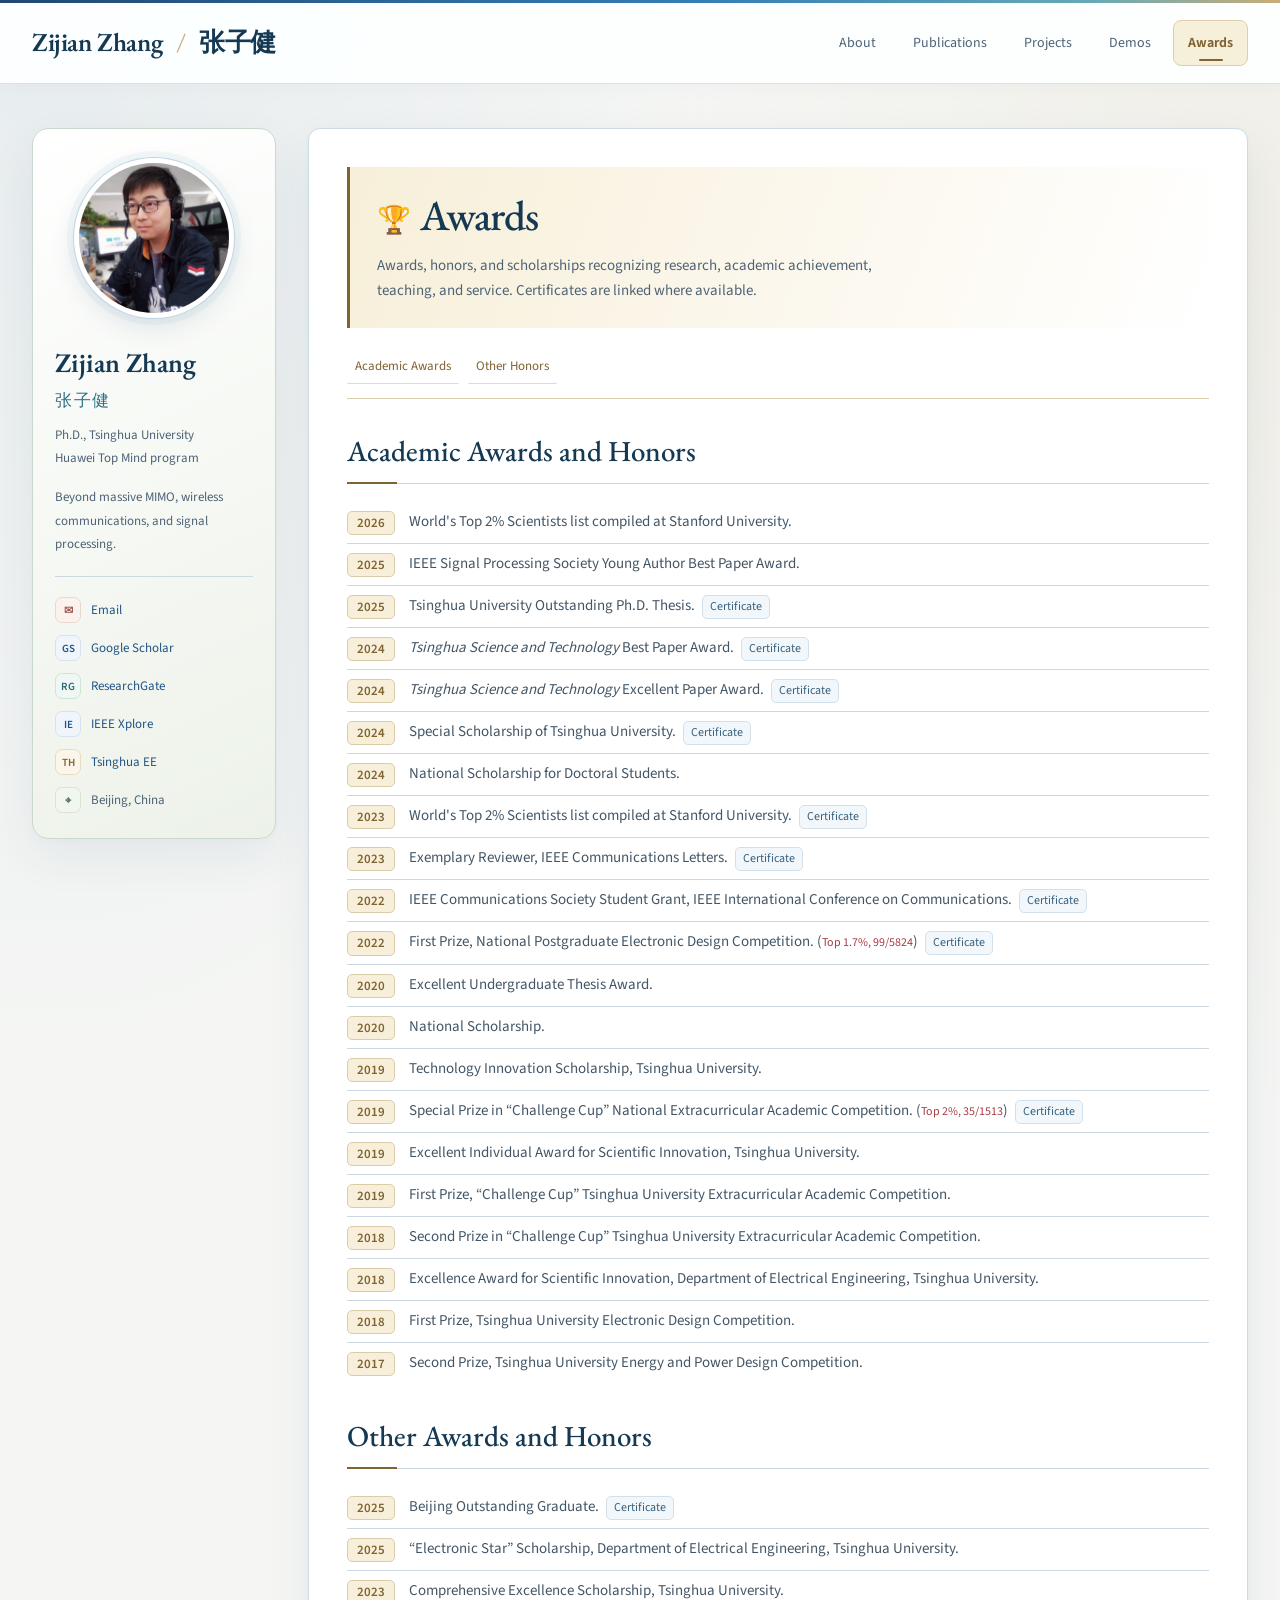
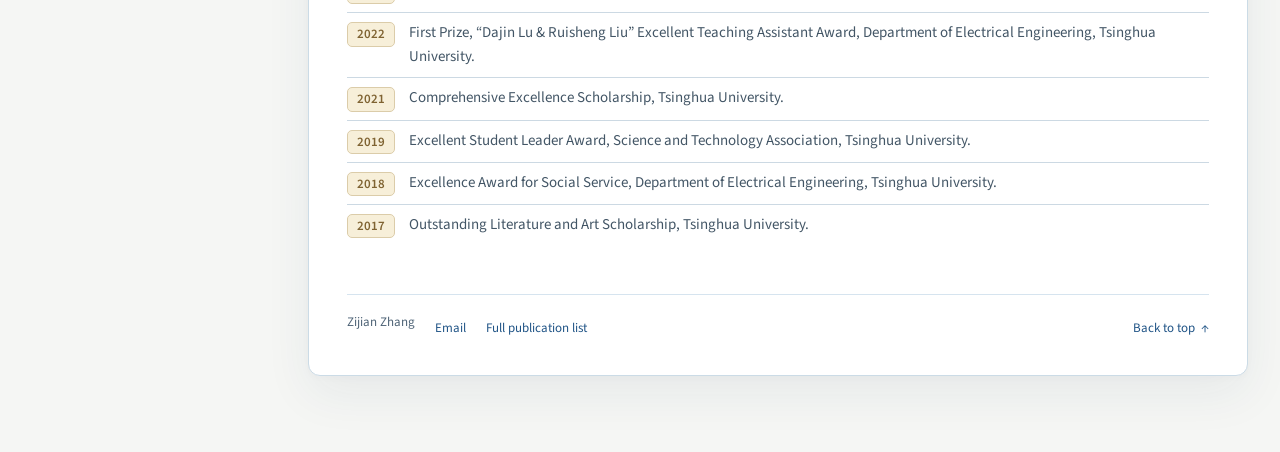
==== awards.html @ 850c4259 "Emphasize journal names in the compact publication list" ====
<!doctype html>
<html lang="en">
<head>
<meta charset="utf-8">
<meta name="viewport" content="width=device-width, initial-scale=1">
<meta name="description" content="Academic awards, honors, scholarships, and certificates of Zijian Zhang.">
<link rel="stylesheet" href="acad-homepage.css?v=20261024-journal-names">
<link rel="shortcut icon" type="image/x-icon" href="Tsinghua.ico">
<title>Awards &amp; Honors | Zijian Zhang</title>
</head>
<body class="awards-page academic-subpage" id="page-top">
<a class="skip-link" href="#main-content">Skip to main content</a>
<header class="site-masthead"><div class="site-masthead__inner"><a class="site-brand" href="index.html">Zijian Zhang <span>/</span> 张子健</a><nav class="site-nav" aria-label="Main navigation"><a href="index.html">About</a><a href="publications.html">Publications</a><a href="projects.html">Projects</a><a href="demos.html">Demos</a><a class="current" aria-current="page" href="awards.html">Awards</a></nav></div></header>
<main class="site-main">
<aside class="site-sidebar">
<img class="site-avatar" src="photos/ZZJ_bio3.jpg" alt="Portrait of Zijian Zhang">
<div><h2 class="site-author-name">Zijian Zhang<br><span style="font-weight:400">张子健</span></h2><p class="site-author-bio">Ph.D., Tsinghua University<br>Huawei Top Mind program</p></div>
<p class="site-profile-intro">Beyond massive MIMO, wireless communications, and signal processing.</p>
<div class="site-profile-links"><a href="mailto:zhangzij15@tsinghua.org.cn"><strong>✉</strong> Email</a><a href="https://scholar.google.com/citations?user=OUAuynUAAAAJ&amp;hl=en"><strong>GS</strong> Google Scholar</a><a href="https://www.researchgate.net/profile/Zijian-Zhang-26"><strong>RG</strong> ResearchGate</a><a href="https://ieeexplore.ieee.org/author/37088489917"><strong>IE</strong> IEEE Xplore</a><a href="https://www.ee.tsinghua.edu.cn/en/"><strong>TH</strong> Tsinghua EE</a><span><strong>⌖</strong> Beijing, China</span></div>
</aside>
<article class="site-content" id="main-content" tabindex="-1"><div id="layout-content"><div id="toptitle">
<h1><span class="decorative-emoji" aria-hidden="true">🏆</span>Awards</h1>
<p class="page-intro">Awards, honors, and scholarships recognizing research, academic achievement, teaching, and service. Certificates are linked where available.</p>
</div>
<nav class="section-nav" aria-label="Awards sections"><a href="#academic-awards">Academic Awards</a><a href="#other-honors">Other Honors</a></nav>
<section class="award-section" id="academic-awards" aria-labelledby="academic-awards-title">
<h2 id="academic-awards-title">Academic Awards and Honors</h2>
<ul class="award-list">
<li><time class="award-year" datetime="2026">2026</time><div class="award-content"><p>World's Top 2% Scientists list compiled at Stanford University.</p></div>
</li>
<li><time class="award-year" datetime="2025">2025</time><div class="award-content"><p>IEEE Signal Processing Society Young Author Best Paper Award.</p></div>
</li>
<li><time class="award-year" datetime="2025">2025</time><div class="award-content"><p>Tsinghua University Outstanding Ph.D. Thesis.</p><div class="award-resources"><a href="awards/Thesis.pdf">Certificate</a></div></div>
</li>
<li><time class="award-year" datetime="2024">2024</time><div class="award-content"><p><i>Tsinghua Science and Technology</i> Best Paper Award.</p><div class="award-resources"><a href="awards/TST_best.jpg">Certificate</a></div></div>
</li>
<li><time class="award-year" datetime="2024">2024</time><div class="award-content"><p><i>Tsinghua Science and Technology</i> Excellent Paper Award.</p><div class="award-resources"><a href="awards/TST_exce.jpg">Certificate</a></div></div>
</li>
<li><time class="award-year" datetime="2024">2024</time><div class="award-content"><p>Special Scholarship of Tsinghua University.</p><div class="award-resources"><a href="awards/SAW.pdf">Certificate</a></div></div>
</li>
<li><time class="award-year" datetime="2024">2024</time><div class="award-content"><p>National Scholarship for Doctoral Students.</p></div>
</li>
<li><time class="award-year" datetime="2023">2023</time><div class="award-content"><p>World's Top 2% Scientists list compiled at Stanford University.</p><div class="award-resources"><a href="awards/WTop2.pdf">Certificate</a></div></div>
</li>
<li><time class="award-year" datetime="2023">2023</time><div class="award-content"><p>Exemplary Reviewer, IEEE Communications Letters.</p><div class="award-resources"><a href="awards/CL_Out.pdf">Certificate</a></div></div>
</li>
<li><time class="award-year" datetime="2022">2022</time><div class="award-content"><p>IEEE Communications Society Student Grant, IEEE International Conference on Communications.</p><div class="award-resources"><a href="awards/ICC22_grant.pdf">Certificate</a></div></div>
</li>
<li><time class="award-year" datetime="2022">2022</time><div class="award-content"><p>First Prize, National Postgraduate Electronic Design Competition. (<span class="award-note">Top 1.7%, 99/5824</span>)</p><div class="award-resources"><a href="awards/EDC22.pdf">Certificate</a></div></div>
</li>
<li><time class="award-year" datetime="2020">2020</time><div class="award-content"><p>Excellent Undergraduate Thesis Award.</p></div>
</li>
<li><time class="award-year" datetime="2020">2020</time><div class="award-content"><p>National Scholarship.</p></div>
</li>
<li><time class="award-year" datetime="2019">2019</time><div class="award-content"><p>Technology Innovation Scholarship, Tsinghua University.</p></div>
</li>
<li><time class="award-year" datetime="2019">2019</time><div class="award-content"><p>Special Prize in &ldquo;Challenge Cup&rdquo; National Extracurricular Academic Competition. (<span class="award-note">Top 2%, 35/1513</span>)</p><div class="award-resources"><a href="awards/Special_Prize_Challenge_Cup.jpg">Certificate</a></div></div>
</li>
<li><time class="award-year" datetime="2019">2019</time><div class="award-content"><p>Excellent Individual Award for Scientific Innovation, Tsinghua University.</p></div>
</li>
<li><time class="award-year" datetime="2019">2019</time><div class="award-content"><p>First Prize, &ldquo;Challenge Cup&rdquo; Tsinghua University Extracurricular Academic Competition.</p></div>
</li>
<li><time class="award-year" datetime="2018">2018</time><div class="award-content"><p>Second Prize in &ldquo;Challenge Cup&rdquo; Tsinghua University Extracurricular Academic Competition.</p></div>
</li>
<li><time class="award-year" datetime="2018">2018</time><div class="award-content"><p>Excellence Award for Scientific Innovation, Department of Electrical Engineering, Tsinghua University.</p></div>
</li>
<li><time class="award-year" datetime="2018">2018</time><div class="award-content"><p>First Prize, Tsinghua University Electronic Design Competition.</p></div>
</li>
<li><time class="award-year" datetime="2017">2017</time><div class="award-content"><p>Second Prize, Tsinghua University Energy and Power Design Competition.</p></div>
</li>
</ul>
</section>
<section class="award-section" id="other-honors" aria-labelledby="other-honors-title">
<h2 id="other-honors-title">Other Awards and Honors</h2>
<ul class="award-list">
<li><time class="award-year" datetime="2025">2025</time><div class="award-content"><p>Beijing Outstanding Graduate.</p><div class="award-resources"><a href="awards/Beijing.jpg">Certificate</a></div></div>
</li>
<li><time class="award-year" datetime="2025">2025</time><div class="award-content"><p>&ldquo;Electronic Star&rdquo; Scholarship, Department of Electrical Engineering, Tsinghua University.</p></div>
</li>
<li><time class="award-year" datetime="2023">2023</time><div class="award-content"><p>Comprehensive Excellence Scholarship, Tsinghua University.</p></div>
</li>
<li><time class="award-year" datetime="2022">2022</time><div class="award-content"><p>First Prize, &ldquo;Dajin Lu &amp; Ruisheng Liu&rdquo; Excellent Teaching Assistant Award, Department of Electrical Engineering, Tsinghua University.</p></div>
</li>
<li><time class="award-year" datetime="2021">2021</time><div class="award-content"><p>Comprehensive Excellence Scholarship, Tsinghua University.</p></div>
</li>
<li><time class="award-year" datetime="2019">2019</time><div class="award-content"><p>Excellent Student Leader Award, Science and Technology Association, Tsinghua University.</p></div>
</li>
<li><time class="award-year" datetime="2018">2018</time><div class="award-content"><p>Excellence Award for Social Service, Department of Electrical Engineering, Tsinghua University.</p></div>
</li>
<li><time class="award-year" datetime="2017">2017</time><div class="award-content"><p>Outstanding Literature and Art Scholarship, Tsinghua University.</p></div>
</li>
</ul>
</section></div><footer class="site-footer"><span>Zijian Zhang</span><a href="mailto:zhangzij15@tsinghua.org.cn">Email</a><a href="publication-list.html">Full publication list</a><a class="site-back-to-top" href="#page-top">Back to top <span aria-hidden="true">↑</span></a></footer></article>
</main>
</body>
</html>
---- acad-homepage.css ----
/* Self-hosted fonts keep the typography consistent without an external service. */
@font-face {
  font-family: "EB Garamond";
  font-style: normal;
  font-weight: 400 800;
  font-display: swap;
  src: url("assets/fonts/eb-garamond-latin.woff2") format("woff2");
}
@font-face {
  font-family: "Source Sans 3";
  font-style: normal;
  font-weight: 200 900;
  font-display: swap;
  src: url("assets/fonts/source-sans-3-latin.woff2") format("woff2");
}

/* Blue branding, a neutral paper background and restrained botanical/warm accents. */
:root {
  --ink: #22384b;
  --muted: #4e6376;
  --primary: #205486;
  --primary-dark: #153953;
  --secondary: #2e7183;
  --accent: #84abc8;
  --blue: #315f9a;
  --teal: #246b73;
  --sage: #4f705c;
  --coral: #9e5550;
  --champagne: #c8ad77;
  --gold-ink: #7f6332;
  --spectrum: linear-gradient(100deg, #214873 0%, #347fb6 55%, #66a9b6 85%, var(--champagne) 100%);
  --line: #ccd9e3;
  --soft: #eaf1f6;
  --paper: #f5f6f4;
  --heading-font: "EB Garamond", Georgia, "Times New Roman", "Noto Serif SC", serif;
  --body-font: "Source Sans 3", -apple-system, BlinkMacSystemFont, "Segoe UI", Roboto, Helvetica, Arial, "Microsoft YaHei", sans-serif;
  --panel-shadow: 0 18px 48px rgba(28, 61, 93, .065), 0 2px 7px rgba(28, 61, 93, .025);
}

* { box-sizing: border-box; }
html { scroll-behavior: smooth; scroll-padding-top: 100px; }
body {
  margin: 0;
  color: var(--ink);
  background: radial-gradient(ellipse at 4% 0, rgba(57, 116, 176, .075), transparent 42rem), radial-gradient(ellipse at 100% 16rem, rgba(188, 159, 105, .085), transparent 38rem), var(--paper);
  font-family: var(--body-font);
  font-size: 17px;
  line-height: 1.75;
  -webkit-font-smoothing: antialiased;
}
a { color: var(--primary); text-decoration: none; text-underline-offset: 3px; transition: color .18s ease, border-color .18s ease, background-color .18s ease, box-shadow .18s ease; }
a:hover { color: var(--primary-dark); text-decoration: underline; }
a:focus-visible { outline: 2px solid var(--primary); outline-offset: 4px; border-radius: 2px; }
img { max-width: 100%; height: auto; }
.decorative-emoji { display: inline-block; flex-shrink: 0; font-family: "Apple Color Emoji", "Segoe UI Emoji", "Noto Color Emoji", sans-serif; font-size: 1em; font-style: normal; font-weight: 400; line-height: 1; letter-spacing: normal; }
#layout-content h1 > .decorative-emoji { margin-right: .32em; font-size: .65em; vertical-align: .02em; }
#layout-content h2 > .decorative-emoji { margin-right: .4em; font-size: .7em; vertical-align: .02em; }
.section-nav .decorative-emoji { margin-right: 6px; }
.citation-toggle > .decorative-emoji { font-size: 14px; }
::selection { color: var(--primary-dark); background: #dceefa; }
.skip-link { position: fixed; z-index: 30; top: -80px; left: 16px; padding: 8px 16px; color: #fff; background: var(--primary); }
.skip-link:focus { top: 8px; color: #fff; }

.site-masthead { position: sticky; z-index: 20; top: 0; border-top: 3px solid var(--secondary); border-bottom: 1px solid rgba(40, 95, 156, .18); background: rgba(253, 255, 255, .95); box-shadow: 0 3px 18px rgba(32, 72, 109, .03); backdrop-filter: blur(14px); }
.site-masthead::before { position: absolute; top: -3px; left: 0; width: 100%; height: 3px; background: var(--spectrum); content: ""; }
.site-masthead__inner { display: flex; align-items: center; justify-content: space-between; gap: 24px; width: min(1320px, calc(100% - 64px)); min-height: 80px; margin: 0 auto; }
.site-brand { color: var(--primary-dark); font-family: var(--heading-font); font-size: 26px; font-weight: 600; letter-spacing: -.015em; white-space: nowrap; }
.site-brand span { padding: 0 8px; color: var(--champagne); font-weight: 400; }
.site-nav { display: flex; align-items: center; gap: 7px; }
.site-nav a { --nav-ink: var(--primary); --nav-wash: #e5eef7; --nav-line: #c6d8e8; position: relative; margin: 8px 0; padding: 10px 14px; border: 1px solid transparent; border-radius: 8px; color: var(--muted); font-size: 14px; white-space: nowrap; }
.site-nav a[href="publications.html"] { --nav-ink: var(--teal); --nav-wash: #e5f1eb; --nav-line: #bfd8cb; }
.site-nav a[href="projects.html"] { --nav-ink: var(--sage); --nav-wash: #eaf1e3; --nav-line: #c9d9bd; }
.site-nav a[href="demos.html"] { --nav-ink: var(--coral); --nav-wash: #f8ece5; --nav-line: #e3cabc; }
.site-nav a[href="awards.html"] { --nav-ink: var(--gold-ink); --nav-wash: #f6efd9; --nav-line: #ddcfad; }
.site-nav a:hover, .site-nav a.current { color: var(--nav-ink); text-decoration: none; }
.site-nav a:hover { background: var(--nav-wash); }
.site-nav a.current { border-color: var(--nav-line); background: var(--nav-wash); font-weight: 650; }
.site-nav a.current::after { position: absolute; bottom: 4px; left: calc(50% - 12px); width: 24px; height: 2px; border-radius: 2px; background: var(--nav-ink); content: ""; }

.site-main { display: grid; grid-template-columns: 244px minmax(0, 1fr); gap: 32px; width: min(1320px, calc(100% - 64px)); margin: 0 auto; padding: 44px 0 76px; align-items: start; }
.site-sidebar { position: sticky; top: 110px; align-self: start; padding: 29px 22px 25px; border: 1px solid #cbd8ce; border-radius: 16px; background: linear-gradient(155deg, #fff, #edf2e9); box-shadow: var(--panel-shadow); }
.site-avatar { display: block; width: 160px; height: 160px; margin: 0 auto 28px; border: 5px solid #fff; border-radius: 50%; background: #fff; box-shadow: 0 0 0 1px #bfd5e5, 0 0 0 7px rgba(93, 151, 193, .065), 0 10px 26px rgba(34, 75, 109, .12); object-fit: cover; }
.site-author-name { margin: 0; color: var(--primary-dark); font-family: var(--heading-font); font-size: 27px; font-weight: 600; line-height: 1.25; }
.site-author-name span { display: inline-block; margin-top: 7px; color: var(--secondary); font-size: 17px; letter-spacing: .1em; }
.site-author-bio { margin: 10px 0 16px; color: var(--muted); font-size: 13px; line-height: 1.8; }
.site-profile-intro { margin: 0 0 20px; color: var(--muted); font-size: 13px; line-height: 1.8; }
.site-profile-links { display: grid; gap: 12px; padding-top: 20px; border-top: 1px solid var(--line); font-size: 13px; }
.site-profile-links a, .site-profile-links span { display: flex; align-items: center; gap: 10px; }
.site-profile-links a, .site-profile-links > span { --profile-ink: var(--primary); --profile-wash: #f0f5fb; --profile-line: #d6e3ef; }
.site-profile-links a[href^="mailto:"] { --profile-ink: var(--coral); --profile-wash: #fbf2ee; --profile-line: #ead7cf; }
.site-profile-links a[href*="researchgate.net"] { --profile-ink: var(--teal); --profile-wash: #eef7f3; --profile-line: #d0e4d9; }
.site-profile-links a[href*="tsinghua.edu.cn"] { --profile-ink: var(--gold-ink); --profile-wash: #fbf6e9; --profile-line: #e7dcc2; }
.site-profile-links > span { --profile-ink: var(--sage); --profile-wash: #f1f6ef; --profile-line: #d9e3d3; }
.site-profile-links strong { display: inline-flex; align-items: center; justify-content: center; flex: 0 0 26px; width: 26px; min-height: 26px; border: 1px solid var(--profile-line); border-radius: 7px; background: var(--profile-wash); color: var(--profile-ink); font-size: 11px; font-weight: 600; }
.site-profile-links a:hover strong { border-color: var(--profile-ink); background: var(--profile-wash); }
.site-profile-links > span { color: var(--muted); }

.site-content { min-width: 0; padding: 38px 38px 28px; border: 1px solid #cbdbe6; border-radius: 18px; background: #fff; box-shadow: var(--panel-shadow); }
#main-content:focus { outline: none; }
#layout-content { padding: 0; overflow-wrap: anywhere; }
#layout-content > #toptitle { position: relative; isolation: isolate; overflow: hidden; margin: 0 0 30px; padding: 30px 32px 33px; border: 1px solid #cbd9de; border-radius: 13px; background: linear-gradient(110deg, #e7f0f8, #edf3e8 65%, #f6eedc); }
#layout-content > #toptitle::before { position: absolute; z-index: -1; top: -140px; right: -125px; width: 360px; height: 360px; border-radius: 50%; background: repeating-radial-gradient(circle, transparent 0 33px, rgba(68, 130, 168, .095) 34px 35px, transparent 36px 67px); content: ""; pointer-events: none; }
.publications-page #layout-content > #toptitle { border-color: #d5e5dd; background: linear-gradient(110deg, #f4f8f7, #eef7f3 75%, #f8f7ef); }
.projects-page #layout-content > #toptitle { border-color: #dce5d5; background: linear-gradient(110deg, #f5f8f2, #f0f5ec 75%, #f7f8f3); }
.demos-page #layout-content > #toptitle { border-color: #ebded6; background: linear-gradient(110deg, #faf6f2, #fcf1eb 75%, #fcf8f3); }
.awards-page #layout-content > #toptitle { border-color: #e8dfc9; background: linear-gradient(110deg, #faf8f0, #fbf5e8 75%, #fcfaf3); }
#layout-content > #toptitle::after { position: absolute; bottom: 0; left: 32px; width: 82px; height: 3px; border-radius: 2px; background: linear-gradient(90deg, var(--champagne), #eadbc1); content: ""; }
#layout-content > #toptitle h1 { margin: 0; padding: 0; border: 0; }
#layout-content h1 { margin: 0 0 15px; color: var(--primary-dark); font-family: var(--heading-font); font-size: clamp(39px, 3.5vw, 50px); font-weight: 500; line-height: 1.18; letter-spacing: -.025em; }
#layout-content .home-profile h1 { font-size: clamp(44px, 4vw, 59px); }
#layout-content h1 [lang="zh"] { display: inline-block; margin-left: .25em; color: var(--secondary); font-family: "Noto Serif SC", "Songti SC", "STSong", "Microsoft YaHei", serif; font-size: .58em; font-weight: 400; letter-spacing: .08em; }
#layout-content h2 { position: relative; margin: 42px 0 21px; padding: 0 0 12px; border-bottom: 1px solid var(--line); color: var(--primary-dark); font-family: var(--heading-font); font-size: 31px; font-weight: 500; line-height: 1.3; scroll-margin-top: 0; }
#layout-content h2::after { position: absolute; bottom: -1px; left: 0; width: 70px; height: 2px; background: linear-gradient(90deg, var(--section-accent, var(--primary)), #a5ccdf); content: ""; }
#layout-content h3 { color: var(--ink); font-weight: 600; }
#layout-content p { margin: 0 0 16px; color: #435666; }
#layout-content ul, #layout-content ol { margin: 0 0 20px; padding-left: 21px; color: #435666; }
#layout-content li { margin: 9px 0; padding-left: 3px; }
#layout-content li::marker { color: var(--accent); }
#layout-content li p { margin: 0; }
#layout-content .page-intro { max-width: 760px; margin: 0 0 27px; color: var(--muted); font-size: 15px; }
#layout-content .home-subtitle { margin: 14px 0 0; color: var(--secondary); font-size: 14px; font-weight: 600; letter-spacing: .045em; }
.home-quick-links { display: flex; flex-wrap: wrap; gap: 9px; margin-top: 22px; }
.home-quick-links a { display: inline-flex; align-items: center; gap: 16px; padding: 7px 13px; border: 1px solid #c9ddea; border-radius: 7px; background: rgba(255, 255, 255, .7); font-size: 13px; font-weight: 600; }
.home-quick-links span { color: var(--secondary); font-size: 16px; }
.home-quick-links a[href="publications.html"] { border-color: #c6dfd4; background: #f0f8f3; color: var(--teal); }
.home-quick-links a[href="projects.html"] { border-color: #e5d6b9; background: #fbf6ea; color: var(--gold-ink); }
.home-quick-links a[href="publication-list.html"] { border-color: #d3dfe9; background: #f5f8fb; color: #466781; }
.home-quick-links a:hover { border-color: currentColor; background: #fff; text-decoration: none; }
.home-quick-links a span { color: inherit; }
#education-heading { --section-accent: var(--teal); }
#academic-service-heading { --section-accent: var(--coral); }
#layout-content .education-timeline { position: relative; margin: 4px 0 28px; padding: 0 0 0 27px; list-style: none; }
#layout-content .education-timeline::before { position: absolute; top: 12px; bottom: 16px; left: 5px; width: 1px; background: linear-gradient(#a9caba, #e0eade); content: ""; }
#layout-content .education-timeline > li { position: relative; margin: 0; padding: 0 0 21px 0; }
#layout-content .education-timeline > li:last-child { padding-bottom: 0; }
#layout-content .education-timeline > li::before { position: absolute; top: 9px; left: -26px; width: 9px; height: 9px; border: 2px solid #fff; border-radius: 50%; background: #629782; box-shadow: 0 0 0 1px #bfd5c9; content: ""; }
#layout-content .education-timeline > li.timeline-current::before { background: var(--secondary); box-shadow: 0 0 0 1px #9fc5cf, 0 0 0 5px #f0f7fa; }
.timeline-title { color: var(--ink); font-size: 15px; font-weight: 600; }
.timeline-period { display: block; margin-top: 3px; color: var(--muted); font-size: 13px; font-variant-numeric: tabular-nums; }
#layout-content .research-interest-grid { display: grid; grid-template-columns: repeat(2, minmax(0, 1fr)); gap: 12px; padding: 0; list-style: none; }
#layout-content .research-interest-grid > li { --interest-wash: #e7f0f8; --interest-line: #c6d9e9; --interest-ink: var(--blue); position: relative; margin: 0; padding: 15px 17px 15px 28px; border: 1px solid var(--interest-line); border-radius: 9px; background: var(--interest-wash); font-size: 15px; line-height: 1.7; }
#layout-content .research-interest-grid > li:nth-child(2) { --interest-wash: #e8f0e3; --interest-line: #c8d8bd; --interest-ink: var(--sage); }
#layout-content .research-interest-grid > li:nth-child(3) { --interest-wash: #f6eedb; --interest-line: #deceaa; --interest-ink: var(--gold-ink); }
#layout-content .research-interest-grid > li:nth-child(4) { --interest-wash: #f8eae2; --interest-line: #e2c8b9; --interest-ink: var(--coral); }
#layout-content .research-interest-grid > li::before { position: absolute; top: 24px; left: 14px; width: 4px; height: 4px; border-radius: 50%; background: var(--interest-ink); content: ""; }
#layout-content .service-list { padding: 0; list-style: none; }
#layout-content .service-list > li { margin: 0; padding: 15px 0; border-bottom: 1px solid var(--line); font-size: 15px; line-height: 1.8; }
#layout-content .service-list > li:first-child { padding-top: 0; }
#layout-content .service-list > li:last-child { border-bottom: 0; }
.service-label { color: var(--primary-dark); font-weight: 600; }
.home-links { display: flex; flex-wrap: wrap; gap: 9px 24px; margin: 20px 0 30px; font-size: 14px; }
.home-links a { padding-bottom: 2px; border-bottom: 1px solid #bdd5e8; }
.contact-details { padding: 19px 22px; border: 1px solid #d1e3d9; border-left: 3px solid var(--teal); border-radius: 0 9px 9px 0; background: linear-gradient(110deg, #eff7f3, #f6f8f1); font-size: 14px; line-height: 1.9; }
#layout-content .contact-details p { margin: 0; }
#layout-content .collaboration-note { color: var(--primary); font-size: 14px; }

/* Homepage refinements keep long-form biography and supporting details easy to scan. */
.home-page-nav { display: flex; flex-wrap: wrap; align-items: center; gap: 2px 17px; padding: 0 0 13px; border-bottom: 1px solid var(--line); font-size: 13px; }
.home-page-nav > span { margin-right: 3px; color: var(--muted); font-size: 12px; }
.home-page-nav a { display: inline-flex; align-items: center; min-height: 32px; color: var(--secondary); }
.home-page #layout-content #about-heading { margin-top: 29px; }
.home-biography strong { color: var(--ink); font-weight: 600; }
.home-biography a, .home-distinctions li a, .home-contact-address a { text-decoration: underline; text-decoration-color: #bdd1de; text-decoration-thickness: 1px; }
.home-biography a:hover, .home-distinctions li a:hover, .home-contact-address a:hover { text-decoration-color: currentColor; }
.home-page #layout-content .home-distinctions { margin-top: 25px; padding: 20px 22px; border: 1px solid #ded4be; border-radius: 9px; background: #f9f5ea; }
.home-page #layout-content .home-distinctions h3 { margin: 0 0 12px; color: var(--gold-ink); font-family: var(--heading-font); font-size: 23px; font-weight: 500; line-height: 1.3; }
.home-page #layout-content .home-distinctions ul { margin: 0 0 13px; padding: 0; list-style: none; }
.home-page #layout-content .home-distinctions li { margin: 0 0 10px; padding: 0; font-size: 15px; line-height: 1.75; }
.home-distinctions strong { color: #675b46; font-weight: 600; }
.home-detail-link { font-size: 13px; font-weight: 600; }
.home-detail-link span { margin-left: 4px; }
.home-page .timeline-institution { display: block; color: var(--muted); font-size: 14px; }
.home-page #layout-content .research-interest-grid h3 { margin: 0 0 6px; color: var(--interest-ink); font-size: 15px; font-weight: 600; line-height: 1.45; }
.home-page #layout-content .research-interest-grid > li { padding: 18px 19px; background: linear-gradient(135deg, var(--interest-wash), #fff); }
.home-page #layout-content .research-interest-grid > li::before { display: none; }
.home-page #layout-content .research-interest-grid p { font-size: 14px; }
.home-page #layout-content .research-interest-grid > li { display: flex; flex-direction: column; }
.research-topic-links { display: flex; flex-wrap: wrap; gap: 2px 16px; margin-top: auto; padding-top: 12px; }
.research-topic-links a { display: inline-flex; align-items: center; gap: 6px; min-height: 32px; color: var(--interest-ink); font-size: 13px; font-weight: 600; text-decoration: underline; text-decoration-color: var(--interest-line); }
.research-topic-links a:hover { text-decoration-color: currentColor; }
.home-contact-grid { display: grid; grid-template-columns: minmax(0, .9fr) minmax(0, 1.1fr); gap: 24px; padding: 23px; border: 1px solid #c5d9cd; border-radius: 9px; background: linear-gradient(115deg, #eaf3ed, #fafaf5); }
.home-page #layout-content .home-contact-grid h3 { margin: 0 0 9px; color: var(--teal); font-size: 15px; font-weight: 600; line-height: 1.5; }
.home-page #layout-content .home-contact-grid p { margin: 0 0 10px; font-size: 14px; }
.home-contact-address { padding-left: 24px; border-left: 1px solid #c5d9cd; }
.home-contact-address address { font-size: 14px; font-style: normal; line-height: 1.85; }
.home-email-link { display: inline-flex; align-items: baseline; gap: 6px; min-height: 36px; padding: 5px 0; font-size: 14px; font-weight: 600; text-decoration: underline; text-decoration-color: #c4d9e5; }
.home-email-link span { flex-shrink: 0; }
.home-page .site-footer { align-items: center; }
.home-page .site-footer a { display: inline-flex; align-items: center; min-height: 36px; }
.home-back-to-top { gap: 6px; margin-left: auto; }
.home-page .service-label { display: block; margin-bottom: 3px; }
@media (min-width: 1100px) {
  .home-page .education-timeline > li > p { display: grid; grid-template-columns: minmax(0, 1fr) auto; column-gap: 20px; align-items: baseline; }
  .home-page .timeline-title { grid-column: 1; grid-row: 1; }
  .home-page .timeline-institution { grid-column: 1; grid-row: 2; }
  .home-page .timeline-period { grid-column: 2; grid-row: 1; margin: 0; white-space: nowrap; }
}
@media (max-width: 560px) {
  .home-page-nav { gap: 0 14px; }
  .home-page-nav > span { flex-basis: 100%; margin-bottom: 2px; }
  .home-page #layout-content .home-distinctions { padding: 16px; }
}
@media (max-width: 1100px) {
  .home-contact-grid { grid-template-columns: 1fr; gap: 17px; }
  .home-contact-address { padding: 17px 0 0; border-top: 1px solid #c5d9cd; border-left: 0; }
}

/* Bibliographic entries retain a clear figure, title and metadata hierarchy. */
.section-nav { display: flex; flex-wrap: wrap; gap: 8px; margin: 18px 0 30px; padding: 11px; border: 1px solid #dce7ef; border-radius: 10px; background: #f7fafd; font-size: 13px; line-height: 1.6; }
.section-nav a { --tab-ink: var(--primary); --tab-bg: #ebf4fc; --tab-line: #cbdfee; display: inline-flex; align-items: center; min-height: 34px; padding: 5px 11px; border: 1px solid var(--tab-line); border-radius: 7px; background: var(--tab-bg); color: var(--tab-ink); }
.section-nav a:hover { border-color: var(--tab-ink); background: #fff; color: var(--tab-ink); text-decoration: none; }
.section-nav a[href="#journal-papers"], .section-nav a[href="#near-field"] { --tab-ink: var(--blue); --tab-bg: #eff5fc; --tab-line: #d2e1f0; }
.section-nav a[href="#conference-papers"], .section-nav a[href="#fluid-antennas"], .section-nav a[href="#localization-radio-maps"] { --tab-ink: var(--teal); --tab-bg: #eef8f7; --tab-line: #cde6e5; }
.section-nav a[href="#other-publications"], .section-nav a[href="#intelligent-surfaces"] { --tab-ink: var(--coral); --tab-bg: #fcf2ef; --tab-line: #ead5cd; }
.section-nav a[href="#international-patents"], .section-nav a[href="#chinese-patents"], .section-nav a[href="#atomic-receivers"] { --tab-ink: var(--gold-ink); --tab-bg: #fcf7ec; --tab-line: #e8dcc3; }
.publication-section, .research-category { --section-accent: var(--primary); --section-wash: #edf3f8; --section-line: #c8d9e6; }
#journal-papers, #near-field { --section-accent: var(--blue); --section-wash: #e9f0f9; --section-line: #c2d4e8; }
#conference-papers, #fluid-antennas, #localization-radio-maps { --section-accent: var(--teal); --section-wash: #e7f2eb; --section-line: #bed8c8; }
#other-publications, #intelligent-surfaces { --section-accent: var(--coral); --section-wash: #f8ece4; --section-line: #e1c8b8; }
#international-patents, #chinese-patents, #atomic-receivers { --section-accent: var(--gold-ink); --section-wash: #f7efde; --section-line: #dccca8; }
.publication-section { scroll-margin-top: 0; }
#layout-content .publication-list { margin: 0; padding: 0; list-style: none; }
#layout-content .publication-entry { position: relative; margin: 0; padding: 25px 0 25px 52px; border-bottom: 1px solid var(--line); background: transparent; }
.publication-entry:last-child { border-bottom: 0 !important; }
.publication-number { position: absolute; top: 26px; left: 0; min-width: 28px; padding: 1px 4px; border: 1px solid var(--section-line, #d7e3ed); border-radius: 4px; background: var(--section-wash, #f4f8fb); color: var(--section-accent, var(--primary)); font-size: 11px; font-weight: 600; line-height: 1.6; text-align: center; font-variant-numeric: tabular-nums; }
#layout-content .publication-title { margin: 0 0 9px; color: var(--primary-dark); font-size: 18px; font-weight: 650; line-height: 1.5; }
.publication-title a { color: var(--primary-dark); }
#layout-content .patent-title-zh { margin: 1px 0 11px; padding-left: 12px; border-left: 2px solid #a6c6da; color: var(--secondary); font-size: 15px; font-weight: 500; line-height: 1.75; }
#layout-content .publication-authors { margin: 0 0 3px; color: #506270; font-size: 14px; line-height: 1.65; }
.publication-authors b, .publication-authors strong { color: var(--ink); font-weight: 650; }
#layout-content .publication-venue { margin: 0; color: var(--muted); font-size: 14px; line-height: 1.75; }
.journal-publication .publication-venue > i, .publication-list-page #journal-papers .reference-text > i { font-weight: 700; }
.publication-actions { display: flex; flex-wrap: wrap; gap: 7px 9px; margin-top: 12px; font-size: 13px; line-height: 1.6; }
.publication-actions a, .publication-actions .citation-toggle { display: inline-flex; align-items: center; justify-content: center; min-height: 34px; padding: 5px 12px; border: 1px solid #d0e1ee; border-radius: 6px; background: #f4f8fc; line-height: 1.5; }
.publication-actions a:hover { text-decoration: none; border-color: #8fb4d1; background: #e3f0fa; color: var(--secondary); box-shadow: 0 2px 6px rgba(32, 72, 109, .06); }
.publication-actions a.publication-action--primary { border-color: #cbddea; background: #edf4fa; color: #38617e; box-shadow: none; }
.publication-actions a.publication-action--primary:hover { border-color: #a5c3d8; background: #e3eef7; color: #244c70; box-shadow: none; }
.publication-actions a[href^="codes/"] { border-color: #c8e0df; background: #eff8f6; color: var(--teal); }
.publication-actions a[href^="codes/"]:hover { border-color: var(--teal); background: #e3f1ed; color: #1d5960; }
.publication-actions a[href^="https://doi.org/"] { border-color: #d1dfef; background: #eef4fc; color: var(--blue); }
.publication-actions a[href^="https://doi.org/"]:hover { border-color: var(--blue); background: #e3edf9; color: #244e82; }
.publication-actions .citation-toggle { gap: 8px; border-color: #ded1b6; color: var(--gold-ink); background: #faf7ef; font: inherit; line-height: 1.5; cursor: pointer; }
.publication-actions .citation-toggle:hover, .publication-actions .citation-toggle[aria-expanded="true"] { border-color: var(--champagne); background: #f3ecdc; color: #674d23; }
.citation-toggle:focus-visible { outline: 2px solid var(--primary); outline-offset: 4px; }
.citation-chevron { width: 6px; height: 6px; margin-top: -3px; border-right: 1.5px solid currentColor; border-bottom: 1.5px solid currentColor; transform: rotate(45deg); }
.citation-toggle[aria-expanded="true"] .citation-chevron { margin-top: 3px; transform: rotate(225deg); }
.citation-panel { margin-top: 12px; padding: 13px 16px; border: 1px solid #e6dfce; border-left: 3px solid var(--champagne); border-radius: 0 7px 7px 0; color: var(--ink); background: #fcfaf5; overflow-wrap: anywhere; }
.citation-panel[hidden] { display: none; }
.citation-label { display: block; margin-bottom: 4px; color: var(--gold-ink); font-size: 11px; font-weight: 600; letter-spacing: .06em; text-transform: uppercase; }
#layout-content .citation-panel .citation-text { margin: 0; font-size: 14px; line-height: 1.75; user-select: text; }
#layout-content .publication-recognition { display: flex; flex-wrap: wrap; gap: 6px 7px; margin: 9px 0 0; font-size: 12px; line-height: 1.6; }
/* Light enamel and metal finishes distinguish recognition types without competing with titles. */
.recognition-badge {
  --badge-ink: #36566f;
  --badge-from: #f4f8fc;
  --badge-to: #e1edf5;
  --badge-edge: #b9cddd;
  --badge-shadow: rgba(38, 75, 108, .08);
  --badge-highlight: rgba(255, 255, 255, .8);
  --badge-gloss: rgba(255, 255, 255, .14);
  display: inline-flex;
  align-items: center;
  gap: 6px;
  max-width: 100%;
  padding: 2px 8px 2px 7px;
  border: 1px solid var(--badge-edge);
  border-radius: 6px;
  color: var(--badge-ink);
  background: linear-gradient(115deg, transparent 30%, var(--badge-gloss) 48%, transparent 66%), linear-gradient(110deg, var(--badge-from), var(--badge-to));
  box-shadow: inset 0 1px 0 var(--badge-highlight), 0 2px 4px var(--badge-shadow);
  font-size: 12px;
  font-weight: 600;
  line-height: 1.6;
  text-align: left;
  overflow-wrap: anywhere;
}
.recognition-badge--esi { --badge-ink: #a63d45; --badge-from: #f1f7fb; --badge-to: #e7f2ee; --badge-edge: #c7dcd8; --badge-shadow: rgba(24, 75, 102, .025); --badge-highlight: rgba(255, 255, 255, .9); --badge-gloss: rgba(255, 255, 255, .22); }
.recognition-badge--hot { --badge-ink: #a63d45; --badge-from: #fff7ee; --badge-to: #faeae3; --badge-edge: #e6d0c3; --badge-shadow: rgba(128, 59, 54, .025); --badge-highlight: rgba(255, 255, 255, .9); --badge-gloss: rgba(255, 255, 255, .25); }
.recognition-badge--award { --badge-ink: #a63d45; --badge-from: #fff6db; --badge-to: #f0dda1; --badge-edge: #c9aa63; --badge-shadow: rgba(139, 101, 36, .12); --badge-highlight: rgba(255, 255, 255, .95); }
.recognition-icon { flex: 0 0 14px; width: 14px; height: 14px; fill: none; stroke: currentColor; stroke-width: 1.7; stroke-linecap: round; stroke-linejoin: round; }
#layout-content .patent-status { display: flex; flex-wrap: wrap; align-items: baseline; gap: 6px 10px; margin: 9px 0 0; color: var(--muted); font-size: 13px; line-height: 1.8; }
.patent-badge { display: inline-block; padding: 1px 8px; border: 1px solid var(--line); border-radius: 3px; font-weight: 600; }
.patent-badge--granted { color: var(--teal); border-color: #c4e0d9; background: #eef8f3; }
.patent-badge--published { color: #586d80; border-color: #d5e0e9; background: #f4f8fb; }
#layout-content .publication-note { margin: -4px 0 9px; color: var(--muted); font-size: 12px; }
.publication-list-entry { display: flex; align-items: center; flex-wrap: wrap; gap: 8px 16px; }
.publication-list-entry > a { display: inline-flex; align-items: center; gap: 8px; min-height: 40px; padding: 7px 13px; border: 1px solid #cbded5; border-radius: 7px; color: var(--teal); background: #f0f7f3; font-size: 14px; font-weight: 600; }
.publication-list-entry > a:hover { border-color: var(--teal); background: #e5f0e9; text-decoration: none; }
.publication-list-entry > span { color: var(--muted); font-size: 13px; }
.publication-list-entry > a.page-tool-secondary { border-color: #d9e3ec; color: #48667e; background: #f5f8fb; }
.publication-list-entry > a.page-tool-secondary:hover { border-color: #9bb8cc; background: #edf3f8; }
.reference-nav { display: flex; flex-wrap: wrap; gap: 2px 20px; margin: 15px 0 25px; padding: 10px 0; border-top: 1px solid var(--line); border-bottom: 1px solid var(--line); }
.reference-nav a { display: inline-flex; align-items: center; min-height: 32px; color: var(--teal); font-size: 13px; text-decoration: underline; text-decoration-color: #c5dbd4; }
.reference-nav a:hover { text-decoration-color: currentColor; }
.reference-main.site-main { display: block; max-width: 1040px; padding-top: 28px; }
.publication-list-page #layout-content > #toptitle { margin-bottom: 16px; padding: 0 0 16px; border: 0; border-bottom: 1px solid var(--line); border-radius: 0; background: transparent; }
.publication-list-page #layout-content > #toptitle::before, .publication-list-page #layout-content > #toptitle::after { display: none; }
.publication-list-page #layout-content h1 { font-size: clamp(31px, 3.5vw, 40px); }
.publication-list-page #layout-content h2 { margin: 26px 0 10px; padding-bottom: 8px; font-size: 26px; }
.publication-list-page #layout-content .page-intro { margin-bottom: 18px; font-size: 14px; }
#layout-content .reference-back { margin: 0 0 14px; font-size: 14px; }
#layout-content .reference-byline { margin: 10px 0 0; color: var(--muted); font-size: 15px; }
#layout-content .reference-list { margin: 0; padding: 0; list-style: none; }
#layout-content .reference-list > li { display: grid; grid-template-columns: 36px minmax(0, 1fr); gap: 10px; margin: 0; padding: 8px 0; font-size: 16px; line-height: 1.75; break-inside: avoid; }
.reference-number { color: var(--primary); font-variant-numeric: tabular-nums; }
#layout-content .reference-text { margin: 0; color: var(--ink); overflow-wrap: anywhere; }
.reference-content { min-width: 0; }
#layout-content .reference-content > .reference-text { display: inline; }
.reference-links { display: inline-flex; flex-wrap: wrap; gap: 7px; margin-left: 6px; vertical-align: baseline; font-size: 12px; }
.reference-links a { display: inline-flex; align-items: center; justify-content: center; padding: 2px 7px; border: 1px solid #cbddea; border-radius: 4px; color: #38617e; background: #edf4fa; font-weight: 600; line-height: 1.6; text-decoration: none; box-shadow: none; }
.reference-links a:hover { border-color: #a5c3d8; color: #244c70; background: #e3eef7; text-decoration: none; }
.reference-links a[href^="codes/"] { border-color: #c8e0df; color: var(--teal); background: #eff8f6; }
.reference-links a[href^="codes/"]:hover { border-color: var(--teal); color: #1d5960; background: #e3f1ed; }
.reference-recognition { display: flex; flex-wrap: wrap; gap: 5px 7px; margin-top: 5px; }
.reference-badge { vertical-align: middle; }

/* Each journal article has a representative figure from its own paper. */
#layout-content .journal-publication {
  display: grid;
  grid-template-columns: 208px minmax(0, 1fr);
  gap: 27px;
  padding: 28px 0;
  align-items: start;
}
.publication-copy { min-width: 0; }
.journal-publication .publication-number { position: static; display: inline-block; margin-bottom: 8px; }
.publication-figure { margin: 4px 0 0; }
.publication-image-link { display: block; padding: 12px; border: 1px solid #d6e5ef; border-radius: 10px; background: #fff; box-shadow: 0 5px 15px rgba(32, 72, 109, .055); transition: transform .2s ease, box-shadow .2s ease, border-color .2s ease; cursor: zoom-in; }
.publication-image-link:hover { border-color: #7ea9cb; box-shadow: 0 10px 24px rgba(32, 72, 109, .12); }
.publication-figure img { display: block; width: 100%; height: 145px; object-fit: contain; }
.publication-figure figcaption { margin-top: 9px; color: var(--muted); font-size: 12px; line-height: 1.5; text-align: center; }
.publication-figure figcaption a { color: var(--muted); }

/* The modal keeps full-size figures on Publications and preserves their source links. */
.figure-viewer-open { overflow: hidden; scrollbar-gutter: stable; }
.figure-viewer { width: min(1120px, calc(100vw - 40px)); height: min(820px, calc(100vh - 40px)); height: min(820px, calc(100dvh - 40px)); max-width: none; max-height: none; margin: auto; padding: 0; border: 1px solid #d5e1ea; border-radius: 14px; color: var(--ink); background: #fff; box-shadow: 0 24px 80px rgba(12, 32, 51, .25); overflow: auto; }
.figure-viewer::backdrop { background: rgba(20, 38, 55, .64); backdrop-filter: blur(3px); }
.figure-viewer__panel { display: flex; flex-direction: column; height: 100%; min-height: 0; }
.figure-viewer__header { display: flex; flex: 0 0 auto; align-items: flex-start; justify-content: space-between; gap: 20px; padding: 16px 20px; border-bottom: 1px solid var(--line); background: #f5f9fc; }
.figure-viewer__title { margin: 3px 0 0; color: var(--primary-dark); font-family: var(--body-font); font-size: 17px; font-weight: 600; line-height: 1.5; overflow-wrap: anywhere; }
.figure-viewer__close { display: inline-flex; flex: 0 0 36px; align-items: center; justify-content: center; width: 36px; height: 36px; padding: 0; border: 1px solid #cbddea; border-radius: 50%; color: #38617e; background: #fff; font-family: var(--body-font); font-size: 28px; line-height: 1; cursor: pointer; }
.figure-viewer__close:hover { color: var(--primary-dark); border-color: #94b4cc; background: #eaf2f8; }
.figure-viewer__close:focus-visible { outline: 2px solid var(--primary); outline-offset: 3px; }
.figure-viewer__stage { display: flex; flex: 1 1 auto; min-height: 0; align-items: center; justify-content: center; padding: 20px; overflow: auto; }
.figure-viewer__image { display: block; width: 100%; height: 100%; min-width: 0; min-height: 0; object-fit: contain; }
.figure-viewer__image[hidden], .figure-viewer__status[hidden] { display: none; }
.figure-viewer__status { margin: 0; color: var(--muted); font-size: 14px; text-align: center; }
.figure-viewer__caption { flex: 0 0 auto; padding: 12px 20px; border-top: 1px solid var(--line); color: var(--muted); background: #fafcfd; font-size: 13px; line-height: 1.6; }
.figure-viewer__caption a { color: var(--primary); }
@media (max-width: 640px) {
  .figure-viewer { width: calc(100vw - 24px); height: calc(100vh - 24px); height: calc(100dvh - 24px); border-radius: 10px; }
  .figure-viewer__header { gap: 12px; padding: 12px; }
  .figure-viewer__title { font-size: 15px; }
  .figure-viewer__stage { padding: 12px; }
  .figure-viewer__caption { padding: 10px 12px; }
}

/* The project page groups related contributions into research directions. */
.research-category { margin-top: 40px; }
.projects-page #layout-content { counter-reset: research-area; }
#layout-content .research-category > h2 { display: flex; align-items: baseline; gap: 13px; }
#layout-content .research-category > h2::before { counter-increment: research-area; content: counter(research-area, decimal-leading-zero); color: var(--section-accent, var(--primary)); font-family: var(--body-font); font-size: 13px; font-weight: 600; font-variant-numeric: tabular-nums; letter-spacing: .03em; }
.category-intro, .research-category-intro { color: var(--muted); font-size: 14px; }
.project-entry { display: grid; grid-template-columns: 380px minmax(0, 1fr); gap: 30px; padding: 26px 0; border-bottom: 1px solid var(--line); align-items: start; }
.project-entry:last-child { border-bottom: 0; }
.project-body { min-width: 0; }
.project-figure { margin: 3px 0 0; }
.project-figure > a { display: block; padding: 14px; border: 1px solid #cfdfeb; border-radius: 11px; background: #fff; box-shadow: 0 7px 22px rgba(32, 72, 109, .065); transition: transform .2s ease, box-shadow .2s ease; }
.project-figure img { display: block; width: 100%; height: auto; max-height: 360px; object-fit: contain; }
.project-figure figcaption { margin-top: 8px; color: var(--muted); font-size: 12px; line-height: 1.6; }
#layout-content .project-title { margin: 0 0 7px; font-size: 19px; line-height: 1.5; }
#layout-content .project-meta { margin: 0 0 12px; padding-left: 10px; border-left: 2px solid var(--section-accent, var(--primary)); color: var(--section-accent, var(--primary)); font-size: 12px; line-height: 1.7; }
#layout-content .project-summary { margin: 0 0 14px; font-size: 14px; line-height: 1.8; }
#layout-content .project-publications-heading { margin: 18px 0 10px; color: var(--muted); font-size: 13px; font-weight: 600; }
#layout-content .project-paper-title { color: var(--ink); }
#layout-content .project-paper-venue { color: var(--muted); }
#layout-content .project-publications { margin: 0; padding-left: 17px; }
#layout-content .project-publications > li { margin: 10px 0; padding-left: 1px; font-size: 13px; line-height: 1.8; }
#layout-content .project-publications p { margin: 0; }
.project-selected-publications { margin: 0 0 27px; padding: 3px 20px 18px; border: 1px solid var(--section-line, #dfe8ef); border-radius: 10px; background: var(--section-wash, #f7fafd); }
#layout-content .project-selected-publications .project-publications-heading { margin: 20px 0 12px; }
#layout-content .project-selected-publications .project-publications > li { margin: 12px 0; font-size: 13px; }

/* Research figures and animated demonstrations keep their native proportions. */
#layout-content .imgtable { width: 100%; margin: 22px 0 34px; border: 0; border-collapse: separate; border-spacing: 0; background: transparent; }
#layout-content .imgtable tbody { display: block; }
#layout-content .imgtable tr { display: grid; grid-template-columns: minmax(0, 310px) minmax(0, 1fr); gap: 28px; align-items: start; }
#layout-content .imgtable td { display: block; min-width: 0; padding: 0; border: 0; text-align: left; vertical-align: top; }
#layout-content .imgtable td:first-child { font-size: 0; }
#layout-content .imgtable img { display: block; width: 100%; height: auto; max-height: none; border: 1px solid #cfd8e9; border-radius: 9px; box-shadow: 0 6px 19px rgba(32, 72, 109, .075), 0 2px 6px rgba(49, 105, 145, .03); object-fit: contain; }
#layout-content .imgtable td > ul { margin: 0; padding: 0; list-style: none; }
#layout-content .imgtable td > ul > li { margin: 0 0 13px; padding: 0; }
#layout-content .imgtable td > ul > li > p, #layout-content .imgtable td > p { font-size: 14px; line-height: 1.8; }
#layout-content .imgtable .related-publications { margin: 18px 0 0; padding-left: 16px; }
#layout-content .imgtable .related-publications p { font-size: 12px; line-height: 1.8; }
#layout-content .imgtable td ul ul { margin: 18px 0 0; padding-left: 16px; }
#layout-content .imgtable td ul ul p { font-size: 12px; line-height: 1.8; }
.awards-page #layout-content > ul, #layout-content .award-list { padding: 0; list-style: none; }
.awards-page #layout-content > ul > li, #layout-content .award-list > li { position: relative; margin: 0; padding: 17px 0 17px 24px; border-bottom: 1px solid var(--line); font-size: 15px; line-height: 1.8; }
.awards-page #layout-content > ul > li::before, #layout-content .award-list > li::before { position: absolute; top: 27px; left: 2px; width: 7px; height: 7px; border: 1px solid #b69b62; background: #fcf8ed; transform: rotate(45deg); content: ""; }
.awards-page #layout-content li span[style*="color:red"] { color: var(--coral) !important; font-size: 12px; }
.awards-page #layout-content li a { font-size: 12px; }
.site-footer { display: flex; flex-wrap: wrap; gap: 6px 20px; margin-top: 48px; padding-top: 20px; border-top: 1px solid #d6e4ef; color: var(--muted); font-size: 13px; }
.site-footer a { display: inline-flex; align-items: center; min-height: 36px; }
.site-back-to-top { gap: 6px; margin-left: auto; }

/* Supporting pages use the same quiet palette and clear content hierarchy. */
.demos-page .section-nav { border-color: #eaded7; background: #fcf9f6; }
.demos-page .section-nav a { --tab-ink: var(--coral); --tab-bg: #fbf3ee; --tab-line: #ead9d0; }
.awards-page .section-nav { border-color: #e7dfce; background: #fcfaf5; }
.awards-page .section-nav a { --tab-ink: var(--gold-ink); --tab-bg: #faf6eb; --tab-line: #e6dac0; }
.demo-layout, .demo-intro { display: grid; grid-template-columns: minmax(0, .95fr) minmax(0, 1.05fr); gap: 28px; align-items: start; }
.demo-intro { margin: 25px 0 35px; }
.demo-figure { min-width: 0; margin: 0; }
.demo-figure img { display: block; width: 100%; height: auto; border: 1px solid #e2dcd6; border-radius: 10px; box-shadow: 0 5px 16px rgba(71, 65, 55, .045); }
.demo-figure figcaption { margin-top: 8px; color: var(--muted); font-size: 12px; line-height: 1.6; }
.demo-copy { min-width: 0; }
#layout-content .demo-copy p { margin: 0 0 13px; font-size: 15px; line-height: 1.8; }
#layout-content .demo-copy .demo-credit { padding-left: 11px; border-left: 2px solid #d6b3a7; color: var(--muted); font-size: 13px; }
.demo-copy > p a { text-decoration: underline; text-decoration-color: #c5d5df; }
#layout-content .demo-copy .related-publications { margin: 20px 0 0; padding-left: 17px; }
#layout-content .demo-copy .related-publications p { font-size: 13px; }
.demo-resources, .award-resources { display: flex; flex-wrap: wrap; gap: 7px; margin-top: 10px; }
.demo-resources a, .award-resources a { display: inline-flex; align-items: center; min-height: 28px; padding: 2px 9px; border: 1px solid #d2e0eb; border-radius: 5px; color: #38617e; background: #f2f7fb; font-size: 12px; line-height: 1.6; }
.demo-resources a:hover, .award-resources a:hover { border-color: #a4bdcf; color: var(--primary-dark); background: #eaf2f8; text-decoration: none; }
#layout-content .award-section .award-list > li { display: grid; grid-template-columns: 48px minmax(0, 1fr); gap: 14px; padding: 8px 0; line-height: 1.6; }
#layout-content .award-section .award-list > li::before { display: none; }
#layout-content .award-section .award-list > li:last-child { border-bottom: 0; }
.award-year { align-self: start; margin-top: 1px; padding: 0 6px; border: 1px solid #dbcca9; border-radius: 5px; color: var(--gold-ink); background: #f7efd9; font-size: 13px; font-weight: 600; line-height: 1.7; text-align: center; font-variant-numeric: tabular-nums; }
.award-content { min-width: 0; }
#layout-content .award-content p { display: inline; margin: 0; line-height: inherit; }
.award-resources { display: inline-flex; margin: 0 0 0 7px; vertical-align: baseline; }
.award-resources a { min-height: 24px; padding: 0 7px; line-height: 1.5; }
.award-note { color: #a63d45; font-size: 12px; }
@media (max-width: 1150px) {
  .demo-layout, .demo-intro { grid-template-columns: 1fr; gap: 20px; }
  .demo-figure { width: min(100%, 580px); margin: 0 auto; }
}
@media (max-width: 560px) {
  #layout-content .award-section .award-list > li { grid-template-columns: 45px minmax(0, 1fr); gap: 12px; }
  .award-year { padding-right: 3px; padding-left: 3px; }
  .reference-nav { gap: 2px 15px; }
  .reference-nav a, .demo-resources a { min-height: 36px; }
  .site-back-to-top { margin-left: 0; }
}

@media (hover: hover) and (pointer: fine) {
  .publication-image-link:hover, .project-figure > a:hover { transform: translateY(-2px); }
}

@media (max-width: 1150px) {
  .project-entry { grid-template-columns: 1fr; gap: 20px; }
  .project-figure { width: min(100%, 580px); margin: 0 auto; }
}
@media (max-width: 1000px) {
  .site-main { grid-template-columns: 190px minmax(0, 1fr); gap: 26px; }
  .site-sidebar { padding: 22px 17px; }
  .site-avatar { width: 138px; height: 138px; }
  .site-content { padding: 29px 27px 24px; }
  .site-nav { gap: 4px; }
  .site-nav a { padding-right: 11px; padding-left: 11px; }
  #layout-content .imgtable tr { grid-template-columns: 1fr; gap: 20px; }
  #layout-content .imgtable img { width: auto; max-width: 100%; max-height: 420px; margin: 0 auto; }
  #layout-content .journal-publication { grid-template-columns: 165px minmax(0, 1fr); gap: 20px; }
  .publication-figure img { height: 125px; }
}
@media (max-width: 960px) {
  .site-main { display: block; }
  .site-sidebar { position: static; display: grid; grid-template-columns: 124px minmax(0, 1fr); gap: 0 27px; margin-bottom: 28px; padding: 25px 28px; }
  .site-avatar { grid-row: 1 / 4; width: 124px; height: 124px; margin: 8px 0 0; }
  .site-sidebar .site-profile-intro { grid-column: 2; margin: 0 0 12px; }
  .site-profile-links { grid-column: 2; grid-template-columns: repeat(3, minmax(0, 1fr)); gap: 9px 12px; padding-top: 13px; }
  #layout-content .journal-publication { grid-template-columns: 208px minmax(0, 1fr); gap: 25px; }
  .publication-figure img { height: 145px; }
}
@media (max-width: 760px) {
  html { scroll-padding-top: 125px; }
  .site-masthead__inner { display: block; width: calc(100% - 40px); padding-top: 13px; }
  .site-brand { font-size: 23px; }
  .site-nav { justify-content: flex-start; gap: 5px; }
  .site-nav a { margin: 6px 0; padding: 8px 10px 10px; font-size: 13px; }
  .site-main { display: block; width: calc(100% - 40px); padding: 32px 0 48px; }
  .site-sidebar { position: static; display: grid; grid-template-columns: 96px minmax(0, 1fr); gap: 0 22px; margin-bottom: 28px; padding: 24px; }
  .site-content { padding: 27px 26px 24px; border-radius: 12px; }
  #layout-content > #toptitle { padding: 20px 22px 23px; }
  #layout-content > #toptitle::after { left: 22px; }
  .site-avatar { grid-row: auto; width: 96px; height: 96px; margin: 0; }
  .site-author-name { font-size: 25px; }
  .site-author-name span { font-size: 16px; }
  .site-author-bio { margin: 5px 0 0; }
  .site-sidebar .site-profile-intro { grid-column: 1 / -1; margin: 18px 0 0; }
  .site-profile-links { grid-column: 1 / -1; grid-template-columns: repeat(3, minmax(0, 1fr)); gap: 9px 13px; margin-top: 17px; padding-top: 0; border: 0; font-size: 12px; }
  .site-profile-links a, .site-profile-links span { gap: 6px; }
  .site-profile-links strong { flex-basis: 22px; width: 22px; min-height: 22px; }
  #layout-content h1 { font-size: 38px; }
  #layout-content .home-profile h1 { font-size: 44px; }
  #layout-content h2 { margin-top: 32px; font-size: 28px; scroll-margin-top: 0; }
  .publication-section { scroll-margin-top: 0; }
  .section-nav { gap: 6px; }
  .section-nav a, .publication-actions a, .publication-actions .citation-toggle { min-height: 40px; }
  .reference-links { gap: 8px; }
  .home-quick-links a { gap: 10px; padding: 7px 10px; font-size: 12px; }
  #layout-content .journal-publication { grid-template-columns: 175px minmax(0, 1fr); gap: 20px; }
  .publication-figure img { height: 135px; }
}
@media (max-width: 560px) {
  #layout-content .journal-publication { grid-template-columns: 1fr; gap: 17px; }
  .publication-figure { width: min(100%, 320px); margin: 0 auto; }
  .publication-figure img { height: 180px; }
  .project-entry { grid-template-columns: 1fr; gap: 18px; }
  .project-figure { width: 100%; margin: 0 auto; }
  #layout-content .research-interest-grid { grid-template-columns: 1fr; }
}
@media (max-width: 430px) {
  .site-masthead__inner, .site-main { width: calc(100% - 32px); }
  .site-nav { justify-content: space-between; gap: 5px; }
  .site-nav a { font-size: 12px; }
  .site-nav a { padding-right: 6px; padding-left: 6px; }
  .site-sidebar { padding: 21px 19px; gap: 0 18px; }
  .site-content { padding: 24px 20px 22px; }
  #layout-content > #toptitle { padding: 18px 16px 21px; }
  #layout-content > #toptitle::after { left: 16px; width: 112px; }
  #layout-content .home-profile h1 { font-size: 38px; }
  #layout-content .home-subtitle { font-size: 12px; letter-spacing: .025em; }
  .site-profile-links { grid-template-columns: repeat(2, minmax(0, 1fr)); }
  .site-main { padding-top: 25px; }
  #layout-content .publication-entry { padding: 20px 0 20px 34px; }
  #layout-content .journal-publication { padding: 22px 0; }
  .publication-number { top: 24px; font-size: 10px; }
  #layout-content .publication-title { font-size: 17px; }
  .contact-details { padding: 13px 15px; }
}
@media (max-width: 360px) {
  .site-nav { gap: 2px; }
  .site-nav a { padding-right: 3px; padding-left: 3px; }
  .site-author-name { font-size: 23px; }
}
/* Editorial hierarchy for supporting pages, with restrained topic colors. */
.academic-subpage { --page-accent: var(--teal); --page-wash: #e8f1ed; --page-line: #c3d8ce; }
.academic-subpage.projects-page { --page-accent: var(--sage); --page-wash: #edf3e7; --page-line: #cbd9c0; }
.academic-subpage.demos-page { --page-accent: var(--coral); --page-wash: #f7ece5; --page-line: #e0ccc0; }
.academic-subpage.awards-page { --page-accent: var(--gold-ink); --page-wash: #f7efd9; --page-line: #dcceae; }
.academic-subpage .site-content { border-radius: 12px; }
.academic-subpage #layout-content > #toptitle { margin-bottom: 22px; padding: 24px 27px; border: 0; border-left: 3px solid var(--page-accent); border-radius: 0 9px 9px 0; background: linear-gradient(110deg, var(--page-wash), #fff); }
.academic-subpage #layout-content > #toptitle::before, .academic-subpage #layout-content > #toptitle::after { display: none; }
.academic-subpage #layout-content > #toptitle h1 { font-size: clamp(34px, 3.3vw, 44px); }
.academic-subpage #layout-content > #toptitle .page-intro { max-width: 76ch; margin: 12px 0 0; font-size: 15px; line-height: 1.7; }
.academic-subpage #layout-content h2 { margin-top: 34px; margin-bottom: 18px; font-size: 29px; }
.academic-subpage #layout-content h2::after { width: 50px; background: var(--section-accent, var(--page-accent)); }
.academic-subpage .section-nav { gap: 5px 9px; margin: 19px 0 25px; padding: 0 0 14px; border: 0; border-bottom: 1px solid var(--page-line); border-radius: 0; background: transparent; }
.academic-subpage .section-nav a { padding: 4px 7px; border-color: transparent; border-bottom-color: var(--tab-line); border-radius: 4px 4px 0 0; background: transparent; }
.academic-subpage .section-nav a:hover, .academic-subpage .section-nav a:focus-visible { border-color: var(--tab-line); background: var(--tab-bg); }
.academic-subpage .section-nav .decorative-emoji { font-size: 12px; }
.academic-subpage .publication-list-entry > a { min-height: 34px; padding: 4px 10px; font-size: 13px; }
.academic-subpage .publication-list-entry > span { flex-basis: 100%; font-size: 12px; }
.academic-subpage #layout-content .publication-title { margin-bottom: 7px; font-weight: 600; }
.academic-subpage .publication-actions { gap: 6px 8px; margin-top: 10px; font-size: 12px; }
.academic-subpage .publication-actions a, .academic-subpage .publication-actions .citation-toggle { min-height: 30px; padding: 3px 10px; border-radius: 5px; }
.academic-subpage .publication-actions .citation-toggle { gap: 6px; }
.academic-subpage .publication-actions .decorative-emoji { font-size: 12px; }
.academic-subpage .publication-image-link, .academic-subpage .project-figure > a { border-color: #c7d7e2; box-shadow: 0 3px 10px rgba(32, 72, 109, .035); }
.academic-subpage .publication-image-link:hover, .academic-subpage .project-figure > a:hover { border-color: #9db9ca; box-shadow: 0 5px 15px rgba(32, 72, 109, .07); }
.academic-subpage .research-category { margin-top: 32px; }
.academic-subpage #layout-content .research-category > h2::before { align-self: center; padding: 3px 6px; border: 1px solid var(--section-line); border-radius: 4px; background: var(--section-wash); font-size: 12px; line-height: 1.5; }
.academic-subpage .project-selected-publications { padding: 11px 16px 8px; border-left: 3px solid var(--section-line); border-radius: 0 7px 7px 0; background: linear-gradient(110deg, var(--section-wash), #fff); }
.academic-subpage #layout-content .project-selected-publications .project-publications-heading { margin: 0 0 5px; font-size: 12px; }
.academic-subpage #layout-content .project-selected-publications .project-publications > li { margin: 0; padding: 6px 0; line-height: 1.65; }
.academic-subpage #layout-content .project-selected-publications .project-publications > li + li { border-top: 1px solid var(--section-line); }
.academic-subpage #layout-content .project-publications > li > p { display: inline; }
.academic-subpage #layout-content .project-paper-title { font-weight: 600; }
.academic-subpage .project-publications .publication-actions { display: inline-flex; max-width: calc(100% - 6px); gap: 4px 5px; margin: 2px 0 2px 6px; vertical-align: baseline; }
.academic-subpage .project-publications .publication-actions a, .academic-subpage .project-publications .publication-actions .citation-toggle { min-height: 24px; padding: 0 7px; border-radius: 4px; white-space: nowrap; }
.academic-subpage .project-publications .citation-toggle { gap: 5px; }
.academic-subpage .project-publications .citation-panel { margin-top: 8px; padding: 10px 12px; }
.academic-subpage .demo-index { display: block; margin-bottom: 8px; color: var(--coral); font-family: var(--body-font); font-size: 11px; font-weight: 600; line-height: 1.5; letter-spacing: .09em; text-transform: uppercase; }
.academic-subpage .demo-intro { padding-bottom: 25px; border-bottom: 1px solid var(--line); }
.academic-subpage .demo-figure img { border-radius: 7px; box-shadow: none; }
.academic-subpage.publication-list-page #layout-content > #toptitle { padding: 0 0 20px; border: 0; border-bottom: 1px solid var(--page-line); border-radius: 0; background: transparent; }
.academic-subpage.publication-list-page #layout-content > #toptitle h1 { font-size: 40px; }
.academic-subpage.publication-list-page #layout-content h2 { margin: 28px 0 10px; font-size: 26px; }
.academic-subpage.publication-list-page .reference-nav { gap: 3px 19px; border-top: 0; padding-top: 0; }
.academic-subpage .reference-number { padding-top: 2px; color: var(--muted); font-size: 13px; }
.academic-subpage #layout-content .reference-list > li + li { border-top: 1px solid #e2e9ee; }
.academic-subpage #layout-content .reference-text strong { color: var(--primary-dark); }
.academic-subpage .site-footer { padding-top: 16px; }

/* Compact the repeated mobile profile while preserving every profile link. */
@media (max-width: 760px) {
  .home-page .site-main { padding-top: 22px; }
  .home-page .site-sidebar { grid-template-columns: 72px minmax(0, 1fr); gap: 0 16px; margin-bottom: 20px; padding: 18px 20px; }
  .home-page .site-avatar { width: 72px; height: 72px; margin-top: 3px; border-width: 3px; }
  .home-page .site-author-name { font-size: 24px; }
  .home-page .site-author-name span { margin-top: 4px; font-size: 15px; }
  .home-page .site-author-bio { font-size: 12px; line-height: 1.6; }
  .home-page .site-profile-intro { display: none; }
  .home-page .site-profile-links { gap: 3px 12px; margin-top: 13px; }
  .home-page .site-profile-links a, .home-page .site-profile-links > span { min-height: 34px; }
  .home-page #layout-content > #toptitle { padding: 18px 18px 20px; margin-bottom: 20px; }
  .home-page #layout-content .home-profile h1 { font-size: 36px; }
  .home-page #layout-content .home-subtitle { margin-top: 10px; }
  .home-page .home-quick-links { margin-top: 15px; gap: 7px; }
  .home-page .home-quick-links a { min-height: 36px; }
  .home-page .home-page-nav a, .home-page .research-topic-links a, .home-page .home-links a { min-height: 36px; }
  .home-page .home-links a { display: inline-flex; align-items: center; }
  .home-page #layout-content .home-contact-grid { padding: 17px; }
  .academic-subpage .site-main { padding-top: 22px; }
  .academic-subpage .site-sidebar { grid-template-columns: 64px minmax(0, 1fr); gap: 0 16px; margin-bottom: 20px; padding: 17px 19px; }
  .academic-subpage .site-avatar { width: 64px; height: 64px; margin-top: 4px; border-width: 3px; }
  .academic-subpage .site-author-name { font-size: 23px; }
  .academic-subpage .site-author-name span { margin-top: 3px; font-size: 14px; }
  .academic-subpage .site-author-bio { font-size: 12px; line-height: 1.6; }
  .academic-subpage .site-profile-intro { display: none; }
  .academic-subpage .site-profile-links { gap: 3px 12px; margin-top: 12px; }
  .academic-subpage .site-profile-links a, .academic-subpage .site-profile-links > span { min-height: 32px; }
  .academic-subpage #layout-content > #toptitle { padding: 19px 18px; margin-bottom: 20px; }
  .academic-subpage #layout-content > #toptitle .page-intro { font-size: 14px; }
  .academic-subpage #layout-content h2 { font-size: 27px; }
  .academic-subpage .section-nav { gap: 4px 7px; margin-bottom: 22px; }
  .academic-subpage .section-nav a { min-height: 36px; padding: 4px 6px; }
  .academic-subpage .publication-actions a, .academic-subpage .publication-actions .citation-toggle { min-height: 36px; }
  .academic-subpage.publication-list-page #layout-content > #toptitle h1 { font-size: 34px; }
}
@media (max-width: 360px) {
  .home-page .site-sidebar { padding: 16px; gap: 0 14px; }
  .home-page #layout-content .home-profile h1 { font-size: 32px; }
  .home-page .site-footer { gap: 3px 16px; }
  .home-page .home-back-to-top { margin-left: 0; }
  .academic-subpage .site-sidebar { padding: 15px; gap: 0 12px; }
  .academic-subpage .site-content { padding: 22px 18px; }
  .academic-subpage #layout-content > #toptitle { padding: 17px 14px; }
  .academic-subpage #layout-content h2 { font-size: 25px; }
  .academic-subpage #layout-content .reference-list > li { grid-template-columns: 28px minmax(0, 1fr); gap: 7px; font-size: 15px; }
}
@media (min-width: 961px) and (max-height: 700px) {
  .site-sidebar { position: static; }
}
@media (prefers-reduced-motion: reduce) {
  html { scroll-behavior: auto; }
  a, .publication-image-link, .project-figure > a { transition: none; }
  .publication-image-link:hover, .project-figure > a:hover { transform: none; }
}
@media print {
  .academic-subpage #layout-content > #toptitle { padding: 0 0 16px; border: 0; border-radius: 0; background: transparent; }
  .academic-subpage .project-selected-publications { background: transparent; border-color: #ddd; }
  .academic-subpage .demo-index { color: #000; }
  .academic-subpage .publication-image-link, .academic-subpage .project-figure > a { border-color: #ddd; box-shadow: none; }
  .academic-subpage .reference-number, .academic-subpage #layout-content .reference-text strong { color: #000; }
  .academic-subpage #layout-content .research-category > h2::before { border-color: transparent; background: transparent; color: #000; }
  .reference-nav, .demo-resources { display: none; }
  .award-year { border: 0; color: #000; background: transparent; }
  .award-note { color: #000; }
  .award-resources a { padding: 0; border: 0; color: #000; background: transparent; }
  #layout-content .award-section .award-list > li, .demo-layout { break-inside: avoid; }
  .demo-figure img { box-shadow: none; }
  .figure-viewer, .figure-viewer::backdrop { display: none !important; }
  .figure-viewer-open { overflow: visible; }
  .reference-links { display: none; }
  .recognition-badge { border: 0; padding: 0; color: #000; background: transparent; box-shadow: none; font-weight: 400; }
  .recognition-icon { display: none; }
  .reference-back, .publication-list-entry { display: none !important; }
  #layout-content .reference-list > li { padding: 6px 0; font-size: 11pt; }
  .reference-number, #layout-content .reference-text { color: #000; }
  .decorative-emoji { display: none !important; }
  .citation-toggle { display: none !important; }
  .citation-panel { border-color: #ccc; background: transparent; color: #000; }
  .site-masthead, .site-sidebar, .skip-link, .section-nav, .site-footer, .home-quick-links, .home-page-nav, .home-detail-link { display: none; }
  .home-page #layout-content .home-distinctions { padding: 0; border: 0; background: transparent; }
  .home-page #layout-content .home-distinctions h3, .home-distinctions strong { color: #000; }
  .home-page #layout-content .research-interest-grid > li { background: transparent; }
  .research-topic-links { display: none; }
  .home-contact-grid { display: block; padding: 0; border: 0; background: transparent; }
  .home-contact-address { margin-top: 14px; padding: 0; border: 0; }
  .site-main { display: block; width: 100%; margin: 0; padding: 0; }
  .site-content { max-width: none; padding: 0; border: 0; border-radius: 0; background: #fff; box-shadow: none; }
  body { background: #fff; font-size: 11pt; color: #000; }
  #layout-content > #toptitle { padding: 0 0 16px; border: 0; border-radius: 0; background: transparent; }
  .publications-page #layout-content > #toptitle, .projects-page #layout-content > #toptitle, .demos-page #layout-content > #toptitle, .awards-page #layout-content > #toptitle, #layout-content .research-interest-grid > li, .contact-details { background: transparent; }
  #layout-content > #toptitle::before, #layout-content > #toptitle::after, #layout-content h2::after { display: none; }
  .publication-number, .publication-actions a, .publication-actions a.publication-action--primary, .publication-actions a[href^="codes/"], .publication-actions a[href^="https://doi.org/"], .project-selected-publications, .publication-recognition span, .patent-badge { background: transparent; color: #000; box-shadow: none; }
  .publication-recognition span[style] { color: #000 !important; }
  .publication-actions a:hover, .publication-actions a.publication-action--primary:hover, .publication-actions a[href^="codes/"]:hover, .publication-actions a[href^="https://doi.org/"]:hover { background: transparent; color: #000; box-shadow: none; }
  .publication-image-link, .project-figure > a, #layout-content .imgtable img { border-color: #ddd; background: #fff; box-shadow: none; }
  #layout-content h1, #layout-content h2 { break-after: avoid; color: #000; }
  #layout-content .publication-entry, #layout-content .imgtable tr { break-inside: avoid; }
  #layout-content .publication-title a { color: #000; }
  .publication-figure img { height: 120px; }
  #layout-content .journal-publication { grid-template-columns: 150px minmax(0, 1fr); gap: 20px; }
  .project-entry { break-inside: avoid; }
}
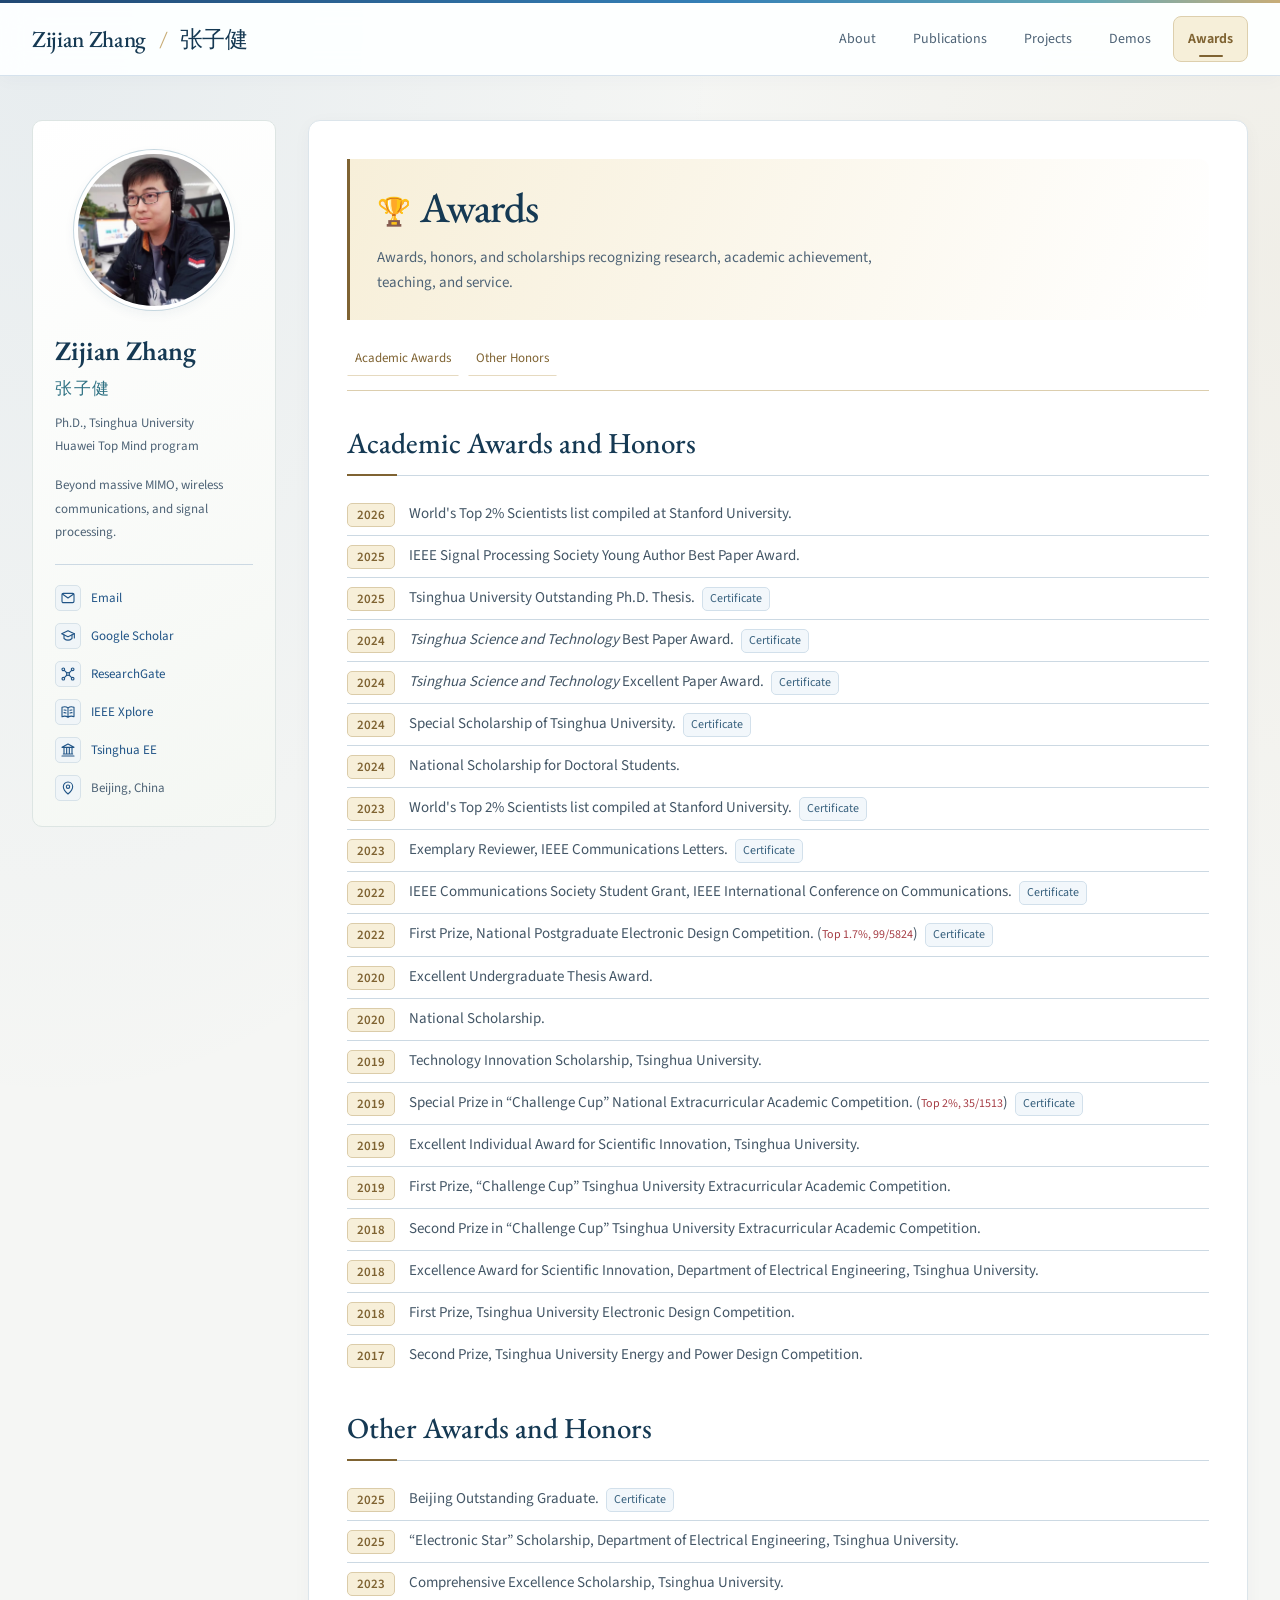
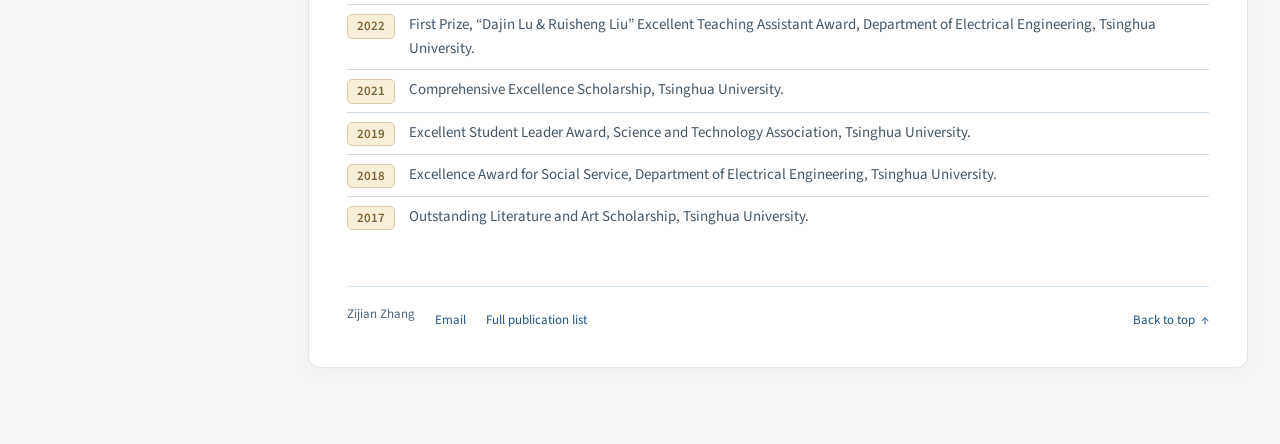
==== commit 339815be: "Refine academic page layout and streamline website copy" ====
--- a/awards.html
+++ b/awards.html
@@ -4,7 +4,7 @@
 <meta charset="utf-8">
 <meta name="viewport" content="width=device-width, initial-scale=1">
 <meta name="description" content="Academic awards, honors, scholarships, and certificates of Zijian Zhang.">
-<link rel="stylesheet" href="acad-homepage.css?v=20261024-journal-names">
+<link rel="stylesheet" href="acad-homepage.css?v=20261029-editorial-refinement">
 <link rel="shortcut icon" type="image/x-icon" href="Tsinghua.ico">
 <title>Awards &amp; Honors | Zijian Zhang</title>
 </head>
@@ -16,11 +16,11 @@
 <img class="site-avatar" src="photos/ZZJ_bio3.jpg" alt="Portrait of Zijian Zhang">
 <div><h2 class="site-author-name">Zijian Zhang<br><span style="font-weight:400">张子健</span></h2><p class="site-author-bio">Ph.D., Tsinghua University<br>Huawei Top Mind program</p></div>
 <p class="site-profile-intro">Beyond massive MIMO, wireless communications, and signal processing.</p>
-<div class="site-profile-links"><a href="mailto:zhangzij15@tsinghua.org.cn"><strong>✉</strong> Email</a><a href="https://scholar.google.com/citations?user=OUAuynUAAAAJ&amp;hl=en"><strong>GS</strong> Google Scholar</a><a href="https://www.researchgate.net/profile/Zijian-Zhang-26"><strong>RG</strong> ResearchGate</a><a href="https://ieeexplore.ieee.org/author/37088489917"><strong>IE</strong> IEEE Xplore</a><a href="https://www.ee.tsinghua.edu.cn/en/"><strong>TH</strong> Tsinghua EE</a><span><strong>⌖</strong> Beijing, China</span></div>
+<div class="site-profile-links"><a href="mailto:zhangzij15@tsinghua.org.cn"><svg class="profile-icon" width="24" height="24" aria-hidden="true" focusable="false"><use href="assets/icons/profile.svg#email"></use></svg> Email</a><a href="https://scholar.google.com/citations?user=OUAuynUAAAAJ&amp;hl=en"><svg class="profile-icon" width="24" height="24" aria-hidden="true" focusable="false"><use href="assets/icons/profile.svg#scholar"></use></svg> Google Scholar</a><a href="https://www.researchgate.net/profile/Zijian-Zhang-26"><svg class="profile-icon" width="24" height="24" aria-hidden="true" focusable="false"><use href="assets/icons/profile.svg#research"></use></svg> ResearchGate</a><a href="https://ieeexplore.ieee.org/author/37088489917"><svg class="profile-icon" width="24" height="24" aria-hidden="true" focusable="false"><use href="assets/icons/profile.svg#publications"></use></svg> IEEE Xplore</a><a href="https://www.ee.tsinghua.edu.cn/en/"><svg class="profile-icon" width="24" height="24" aria-hidden="true" focusable="false"><use href="assets/icons/profile.svg#university"></use></svg> Tsinghua EE</a><span><svg class="profile-icon" width="24" height="24" aria-hidden="true" focusable="false"><use href="assets/icons/profile.svg#location"></use></svg> Beijing, China</span></div>
 </aside>
 <article class="site-content" id="main-content" tabindex="-1"><div id="layout-content"><div id="toptitle">
 <h1><span class="decorative-emoji" aria-hidden="true">🏆</span>Awards</h1>
-<p class="page-intro">Awards, honors, and scholarships recognizing research, academic achievement, teaching, and service. Certificates are linked where available.</p>
+<p class="page-intro">Awards, honors, and scholarships recognizing research, academic achievement, teaching, and service.</p>
 </div>
 <nav class="section-nav" aria-label="Awards sections"><a href="#academic-awards">Academic Awards</a><a href="#other-honors">Other Honors</a></nav>
 <section class="award-section" id="academic-awards" aria-labelledby="academic-awards-title">
--- a/acad-homepage.css
+++ b/acad-homepage.css
@@ -34,7 +34,7 @@
   --paper: #f5f6f4;
   --heading-font: "EB Garamond", Georgia, "Times New Roman", "Noto Serif SC", serif;
   --body-font: "Source Sans 3", -apple-system, BlinkMacSystemFont, "Segoe UI", Roboto, Helvetica, Arial, "Microsoft YaHei", sans-serif;
-  --panel-shadow: 0 18px 48px rgba(28, 61, 93, .065), 0 2px 7px rgba(28, 61, 93, .025);
+  --panel-shadow: 0 4px 18px rgba(28, 61, 93, .035);
 }
 
 * { box-sizing: border-box; }
@@ -63,8 +63,8 @@
 
 .site-masthead { position: sticky; z-index: 20; top: 0; border-top: 3px solid var(--secondary); border-bottom: 1px solid rgba(40, 95, 156, .18); background: rgba(253, 255, 255, .95); box-shadow: 0 3px 18px rgba(32, 72, 109, .03); backdrop-filter: blur(14px); }
 .site-masthead::before { position: absolute; top: -3px; left: 0; width: 100%; height: 3px; background: var(--spectrum); content: ""; }
-.site-masthead__inner { display: flex; align-items: center; justify-content: space-between; gap: 24px; width: min(1320px, calc(100% - 64px)); min-height: 80px; margin: 0 auto; }
-.site-brand { color: var(--primary-dark); font-family: var(--heading-font); font-size: 26px; font-weight: 600; letter-spacing: -.015em; white-space: nowrap; }
+.site-masthead__inner { display: flex; align-items: center; justify-content: space-between; gap: 24px; width: min(1320px, calc(100% - 64px)); min-height: 72px; margin: 0 auto; }
+.site-brand { color: var(--primary-dark); font-family: var(--heading-font); font-size: 23px; font-weight: 500; letter-spacing: -.015em; white-space: nowrap; }
 .site-brand span { padding: 0 8px; color: var(--champagne); font-weight: 400; }
 .site-nav { display: flex; align-items: center; gap: 7px; }
 .site-nav a { --nav-ink: var(--primary); --nav-wash: #e5eef7; --nav-line: #c6d8e8; position: relative; margin: 8px 0; padding: 10px 14px; border: 1px solid transparent; border-radius: 8px; color: var(--muted); font-size: 14px; white-space: nowrap; }
@@ -78,24 +78,19 @@
 .site-nav a.current::after { position: absolute; bottom: 4px; left: calc(50% - 12px); width: 24px; height: 2px; border-radius: 2px; background: var(--nav-ink); content: ""; }
 
 .site-main { display: grid; grid-template-columns: 244px minmax(0, 1fr); gap: 32px; width: min(1320px, calc(100% - 64px)); margin: 0 auto; padding: 44px 0 76px; align-items: start; }
-.site-sidebar { position: sticky; top: 110px; align-self: start; padding: 29px 22px 25px; border: 1px solid #cbd8ce; border-radius: 16px; background: linear-gradient(155deg, #fff, #edf2e9); box-shadow: var(--panel-shadow); }
-.site-avatar { display: block; width: 160px; height: 160px; margin: 0 auto 28px; border: 5px solid #fff; border-radius: 50%; background: #fff; box-shadow: 0 0 0 1px #bfd5e5, 0 0 0 7px rgba(93, 151, 193, .065), 0 10px 26px rgba(34, 75, 109, .12); object-fit: cover; }
+.site-sidebar { position: sticky; top: 102px; align-self: start; padding: 29px 22px 25px; border: 1px solid #dde5e3; border-radius: 10px; background: linear-gradient(155deg, #fff, #f4f7f3); box-shadow: none; }
+.site-avatar { display: block; width: 160px; height: 160px; margin: 0 auto 24px; border: 4px solid #fff; border-radius: 50%; background: #fff; box-shadow: 0 0 0 1px #c6d7df, 0 4px 12px rgba(34, 75, 109, .06); object-fit: cover; }
 .site-author-name { margin: 0; color: var(--primary-dark); font-family: var(--heading-font); font-size: 27px; font-weight: 600; line-height: 1.25; }
 .site-author-name span { display: inline-block; margin-top: 7px; color: var(--secondary); font-size: 17px; letter-spacing: .1em; }
 .site-author-bio { margin: 10px 0 16px; color: var(--muted); font-size: 13px; line-height: 1.8; }
 .site-profile-intro { margin: 0 0 20px; color: var(--muted); font-size: 13px; line-height: 1.8; }
 .site-profile-links { display: grid; gap: 12px; padding-top: 20px; border-top: 1px solid var(--line); font-size: 13px; }
-.site-profile-links a, .site-profile-links span { display: flex; align-items: center; gap: 10px; }
-.site-profile-links a, .site-profile-links > span { --profile-ink: var(--primary); --profile-wash: #f0f5fb; --profile-line: #d6e3ef; }
-.site-profile-links a[href^="mailto:"] { --profile-ink: var(--coral); --profile-wash: #fbf2ee; --profile-line: #ead7cf; }
-.site-profile-links a[href*="researchgate.net"] { --profile-ink: var(--teal); --profile-wash: #eef7f3; --profile-line: #d0e4d9; }
-.site-profile-links a[href*="tsinghua.edu.cn"] { --profile-ink: var(--gold-ink); --profile-wash: #fbf6e9; --profile-line: #e7dcc2; }
-.site-profile-links > span { --profile-ink: var(--sage); --profile-wash: #f1f6ef; --profile-line: #d9e3d3; }
-.site-profile-links strong { display: inline-flex; align-items: center; justify-content: center; flex: 0 0 26px; width: 26px; min-height: 26px; border: 1px solid var(--profile-line); border-radius: 7px; background: var(--profile-wash); color: var(--profile-ink); font-size: 11px; font-weight: 600; }
-.site-profile-links a:hover strong { border-color: var(--profile-ink); background: var(--profile-wash); }
+.site-profile-links a, .site-profile-links > span { display: flex; align-items: center; gap: 10px; }
+.profile-icon { display: block; flex: 0 0 26px; width: 26px; height: 26px; padding: 4px; border: 1px solid #d7e2e9; border-radius: 5px; background: #f0f5f8; color: var(--primary); }
+.site-profile-links a:hover .profile-icon { border-color: #9cb8ca; background: #e7f0f6; }
 .site-profile-links > span { color: var(--muted); }
 
-.site-content { min-width: 0; padding: 38px 38px 28px; border: 1px solid #cbdbe6; border-radius: 18px; background: #fff; box-shadow: var(--panel-shadow); }
+.site-content { min-width: 0; padding: 38px 38px 28px; border: 1px solid #dce5eb; border-radius: 12px; background: #fff; box-shadow: var(--panel-shadow); }
 #main-content:focus { outline: none; }
 #layout-content { padding: 0; overflow-wrap: anywhere; }
 #layout-content > #toptitle { position: relative; isolation: isolate; overflow: hidden; margin: 0 0 30px; padding: 30px 32px 33px; border: 1px solid #cbd9de; border-radius: 13px; background: linear-gradient(110deg, #e7f0f8, #edf3e8 65%, #f6eedc); }
@@ -121,12 +116,10 @@
 #layout-content .home-subtitle { margin: 14px 0 0; color: var(--secondary); font-size: 14px; font-weight: 600; letter-spacing: .045em; }
 .home-quick-links { display: flex; flex-wrap: wrap; gap: 9px; margin-top: 22px; }
 .home-quick-links a { display: inline-flex; align-items: center; gap: 16px; padding: 7px 13px; border: 1px solid #c9ddea; border-radius: 7px; background: rgba(255, 255, 255, .7); font-size: 13px; font-weight: 600; }
-.home-quick-links span { color: var(--secondary); font-size: 16px; }
 .home-quick-links a[href="publications.html"] { border-color: #c6dfd4; background: #f0f8f3; color: var(--teal); }
 .home-quick-links a[href="projects.html"] { border-color: #e5d6b9; background: #fbf6ea; color: var(--gold-ink); }
 .home-quick-links a[href="publication-list.html"] { border-color: #d3dfe9; background: #f5f8fb; color: #466781; }
 .home-quick-links a:hover { border-color: currentColor; background: #fff; text-decoration: none; }
-.home-quick-links a span { color: inherit; }
 #education-heading { --section-accent: var(--teal); }
 #academic-service-heading { --section-accent: var(--coral); }
 #layout-content .education-timeline { position: relative; margin: 4px 0 28px; padding: 0 0 0 27px; list-style: none; }
@@ -168,7 +161,6 @@
 .home-page #layout-content .home-distinctions li { margin: 0 0 10px; padding: 0; font-size: 15px; line-height: 1.75; }
 .home-distinctions strong { color: #675b46; font-weight: 600; }
 .home-detail-link { font-size: 13px; font-weight: 600; }
-.home-detail-link span { margin-left: 4px; }
 .home-page .timeline-institution { display: block; color: var(--muted); font-size: 14px; }
 .home-page #layout-content .research-interest-grid h3 { margin: 0 0 6px; color: var(--interest-ink); font-size: 15px; font-weight: 600; line-height: 1.45; }
 .home-page #layout-content .research-interest-grid > li { padding: 18px 19px; background: linear-gradient(135deg, var(--interest-wash), #fff); }
@@ -184,11 +176,23 @@
 .home-contact-address { padding-left: 24px; border-left: 1px solid #c5d9cd; }
 .home-contact-address address { font-size: 14px; font-style: normal; line-height: 1.85; }
 .home-email-link { display: inline-flex; align-items: baseline; gap: 6px; min-height: 36px; padding: 5px 0; font-size: 14px; font-weight: 600; text-decoration: underline; text-decoration-color: #c4d9e5; }
-.home-email-link span { flex-shrink: 0; }
 .home-page .site-footer { align-items: center; }
 .home-page .site-footer a { display: inline-flex; align-items: center; min-height: 36px; }
 .home-back-to-top { gap: 6px; margin-left: auto; }
 .home-page .service-label { display: block; margin-bottom: 3px; }
+/* Keep the main name and reading column prominent within a quieter page frame. */
+.home-page .site-author-name { font-size: 23px; font-weight: 500; }
+.home-page .site-author-name span { margin-top: 5px; font-size: 15px; }
+.home-page #layout-content > #toptitle.home-profile { padding: 26px 28px 29px; border: 0; border-radius: 8px; }
+.home-page #layout-content > #toptitle.home-profile::before { opacity: .45; }
+.home-page #layout-content > #toptitle.home-profile::after { left: 28px; width: 56px; height: 2px; }
+.home-page #layout-content .home-profile h1 { font-size: clamp(42px, 4vw, 55px); line-height: 1.2; }
+.home-page #layout-content .home-profile h1 [lang="zh"] { font-size: .52em; letter-spacing: .06em; vertical-align: .06em; }
+.home-biography { max-width: 80ch; }
+.home-page #layout-content .home-biography p { margin-bottom: 18px; line-height: 1.82; }
+.home-page #layout-content .home-distinctions { border: 0; border-left: 2px solid #c8ad77; border-radius: 0 6px 6px 0; }
+.home-page #layout-content .research-interest-grid > li { border-width: 0 0 0 2px; border-radius: 0 6px 6px 0; }
+.home-page .home-contact-grid { border-width: 1px 0 0; border-radius: 0; }
 @media (min-width: 1100px) {
   .home-page .education-timeline > li > p { display: grid; grid-template-columns: minmax(0, 1fr) auto; column-gap: 20px; align-items: baseline; }
   .home-page .timeline-title { grid-column: 1; grid-row: 1; }
@@ -491,7 +495,7 @@
   .site-sidebar .site-profile-intro { grid-column: 1 / -1; margin: 18px 0 0; }
   .site-profile-links { grid-column: 1 / -1; grid-template-columns: repeat(3, minmax(0, 1fr)); gap: 9px 13px; margin-top: 17px; padding-top: 0; border: 0; font-size: 12px; }
   .site-profile-links a, .site-profile-links span { gap: 6px; }
-  .site-profile-links strong { flex-basis: 22px; width: 22px; min-height: 22px; }
+  .profile-icon { flex-basis: 24px; width: 24px; height: 24px; padding: 3px; }
   #layout-content h1 { font-size: 38px; }
   #layout-content .home-profile h1 { font-size: 44px; }
   #layout-content h2 { margin-top: 32px; font-size: 28px; scroll-margin-top: 0; }
@@ -553,7 +557,10 @@
 .academic-subpage .section-nav .decorative-emoji { font-size: 12px; }
 .academic-subpage .publication-list-entry > a { min-height: 34px; padding: 4px 10px; font-size: 13px; }
 .academic-subpage .publication-list-entry > span { flex-basis: 100%; font-size: 12px; }
-.academic-subpage #layout-content .publication-title { margin-bottom: 7px; font-weight: 600; }
+.academic-subpage #layout-content .publication-title { margin-bottom: 7px; font-weight: 600; line-height: 1.45; }
+.academic-subpage #layout-content .publication-authors { margin-bottom: 5px; }
+.academic-subpage #layout-content .publication-venue { line-height: 1.65; }
+.academic-subpage #layout-content .page-intro, .project-summary, .demo-copy { text-wrap: pretty; }
 .academic-subpage .publication-actions { gap: 6px 8px; margin-top: 10px; font-size: 12px; }
 .academic-subpage .publication-actions a, .academic-subpage .publication-actions .citation-toggle { min-height: 30px; padding: 3px 10px; border-radius: 5px; }
 .academic-subpage .publication-actions .citation-toggle { gap: 6px; }
@@ -638,6 +645,32 @@
   html { scroll-behavior: auto; }
   a, .publication-image-link, .project-figure > a { transition: none; }
   .publication-image-link:hover, .project-figure > a:hover { transform: none; }
+}
+/* Join the mobile profile and homepage introduction into one continuous surface.
+   The main h1 remains available to assistive technology; the nearby profile name
+   supplies the visible identity without repeating it in the next panel. */
+@media screen and (max-width: 960px) {
+  .home-page .site-sidebar { margin-bottom: 0; padding-bottom: 18px; border-bottom: 0; border-radius: 12px 12px 0 0; background: #fff; }
+  .home-page .site-content { padding-top: 0; border-top: 0; border-radius: 0 0 12px 12px; box-shadow: none; }
+  .home-page .site-sidebar .site-author-name { font-size: 27px; }
+  .home-page .site-sidebar .site-author-name span { font-size: 16px; }
+  .home-page .site-sidebar .site-profile-intro { display: none; }
+  .home-page #layout-content > #toptitle.home-profile { margin-bottom: 18px; padding: 17px 0 19px; border-top: 1px solid var(--line); border-radius: 0; background: transparent; }
+  .home-page #layout-content > #toptitle.home-profile::before, .home-page #layout-content > #toptitle.home-profile::after { display: none; }
+  .home-page #layout-content .home-profile h1 { position: absolute; width: 1px; height: 1px; margin: -1px; padding: 0; overflow: hidden; clip-path: inset(50%); white-space: nowrap; }
+  .home-page #layout-content .home-subtitle { margin-top: 0; }
+  .home-page .home-quick-links { margin-top: 13px; gap: 7px; }
+}
+@media screen and (max-width: 760px) {
+  .home-page .site-sidebar { padding: 20px 20px 16px; }
+  .home-page .site-content { padding-left: 20px; padding-right: 20px; }
+  .home-page .site-profile-links { margin-top: 12px; }
+  .home-page .home-page-nav { gap: 0 14px; }
+}
+@media screen and (max-width: 360px) {
+  .home-page .site-sidebar { padding-left: 18px; padding-right: 18px; }
+  .home-page .site-content { padding-left: 18px; padding-right: 18px; }
+  .home-page .site-sidebar .site-author-name { font-size: 24px; }
 }
 @media print {
   .academic-subpage #layout-content > #toptitle { padding: 0 0 16px; border: 0; border-radius: 0; background: transparent; }
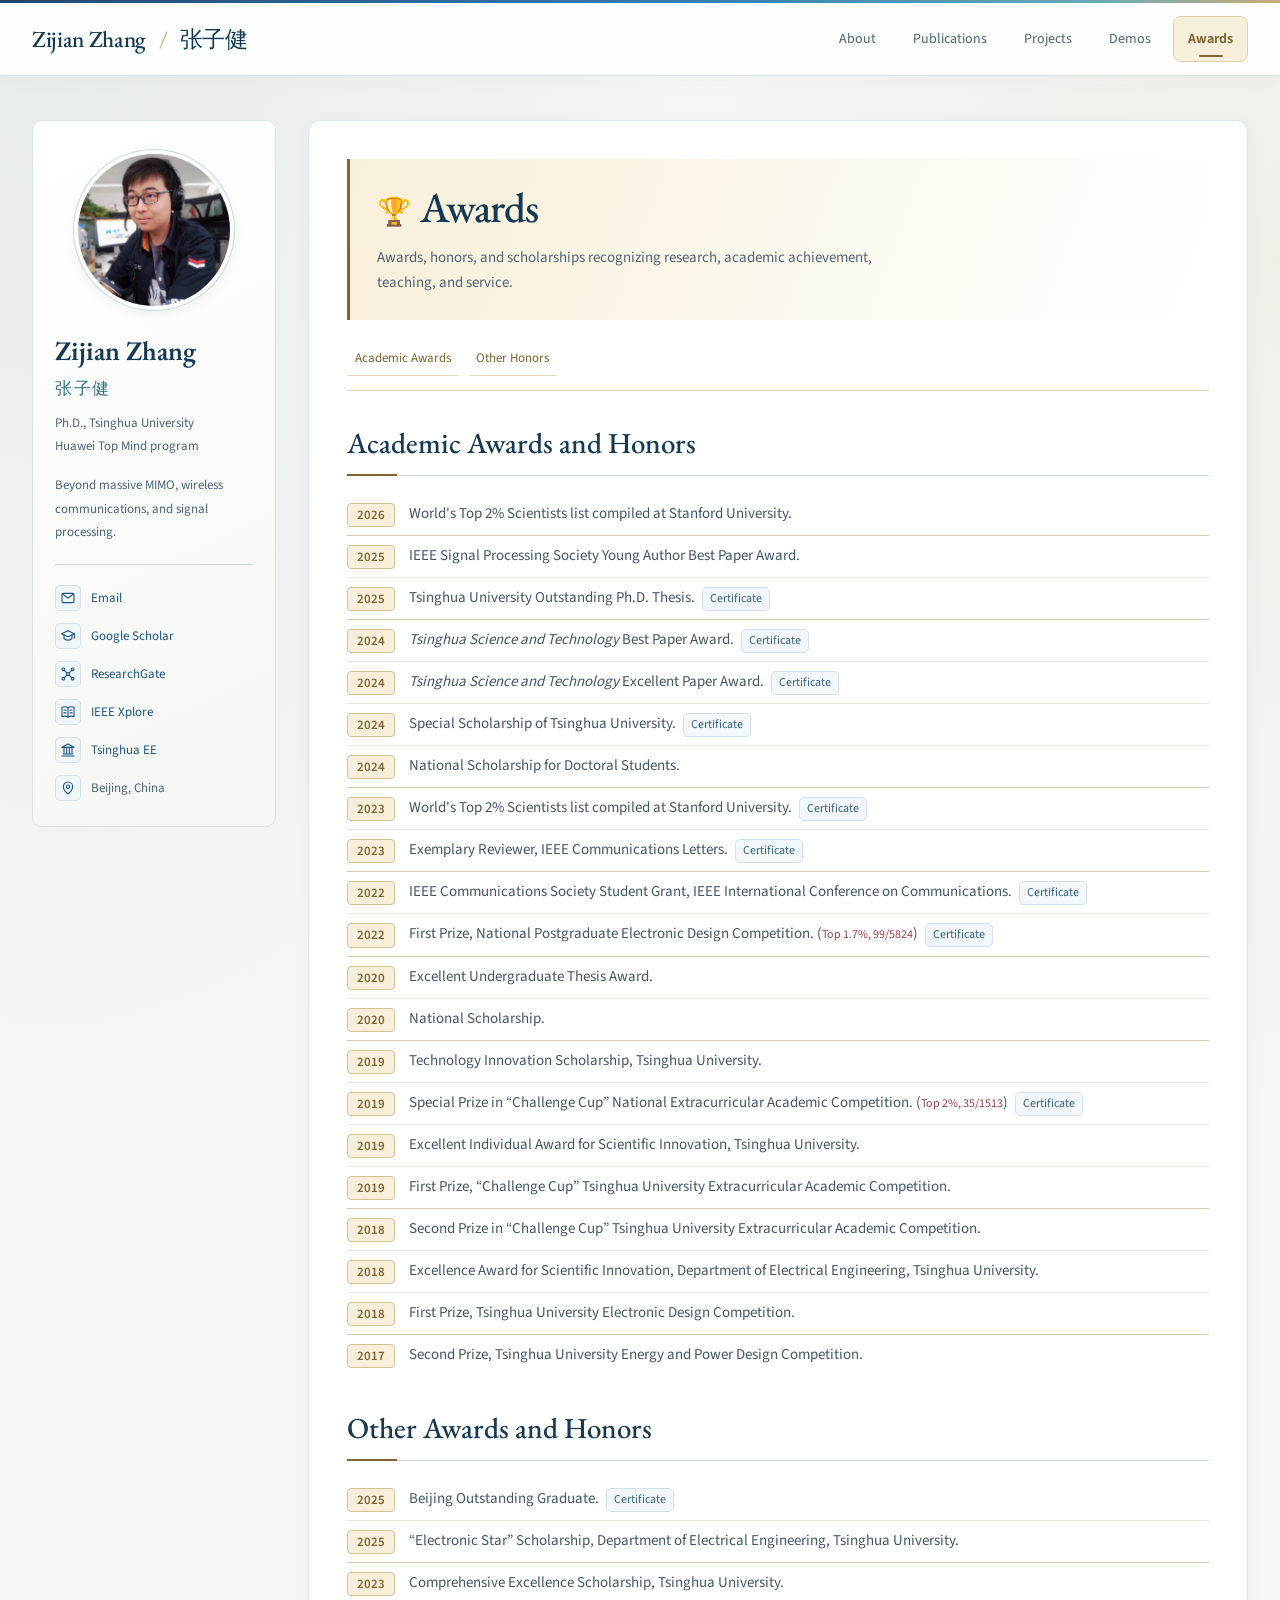
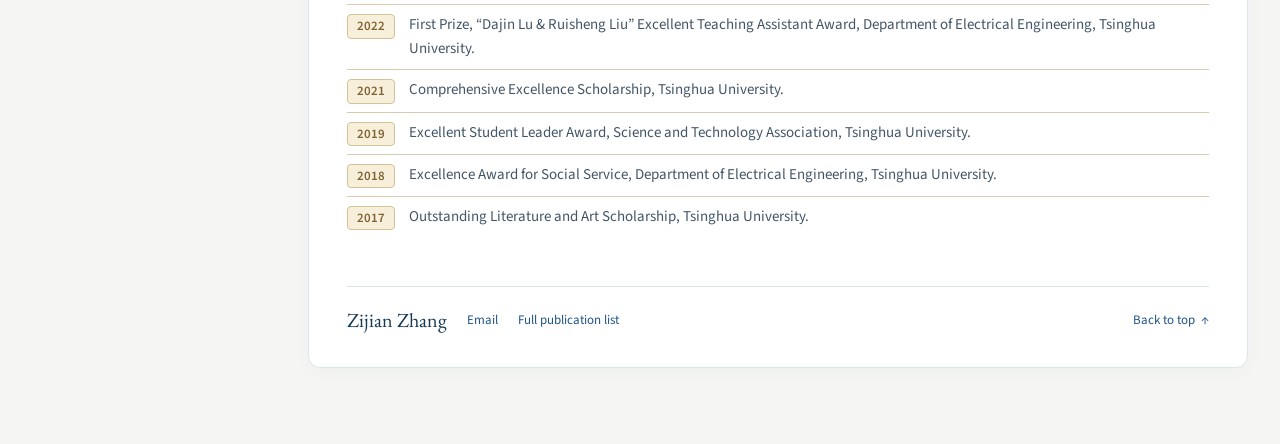
==== commit 0e5f6715: "Polish academic pages and add matching homepage icons" ====
--- a/awards.html
+++ b/awards.html
@@ -4,7 +4,7 @@
 <meta charset="utf-8">
 <meta name="viewport" content="width=device-width, initial-scale=1">
 <meta name="description" content="Academic awards, honors, scholarships, and certificates of Zijian Zhang.">
-<link rel="stylesheet" href="acad-homepage.css?v=20261029-editorial-refinement">
+<link rel="stylesheet" href="acad-homepage.css?v=20261101-homepage-icons">
 <link rel="shortcut icon" type="image/x-icon" href="Tsinghua.ico">
 <title>Awards &amp; Honors | Zijian Zhang</title>
 </head>
@@ -26,11 +26,11 @@
 <section class="award-section" id="academic-awards" aria-labelledby="academic-awards-title">
 <h2 id="academic-awards-title">Academic Awards and Honors</h2>
 <ul class="award-list">
-<li><time class="award-year" datetime="2026">2026</time><div class="award-content"><p>World's Top 2% Scientists list compiled at Stanford University.</p></div>
+<li class="award-year-end"><time class="award-year" datetime="2026">2026</time><div class="award-content"><p>World's Top 2% Scientists list compiled at Stanford University.</p></div>
 </li>
 <li><time class="award-year" datetime="2025">2025</time><div class="award-content"><p>IEEE Signal Processing Society Young Author Best Paper Award.</p></div>
 </li>
-<li><time class="award-year" datetime="2025">2025</time><div class="award-content"><p>Tsinghua University Outstanding Ph.D. Thesis.</p><div class="award-resources"><a href="awards/Thesis.pdf">Certificate</a></div></div>
+<li class="award-year-end"><time class="award-year" datetime="2025">2025</time><div class="award-content"><p>Tsinghua University Outstanding Ph.D. Thesis.</p><div class="award-resources"><a href="awards/Thesis.pdf">Certificate</a></div></div>
 </li>
 <li><time class="award-year" datetime="2024">2024</time><div class="award-content"><p><i>Tsinghua Science and Technology</i> Best Paper Award.</p><div class="award-resources"><a href="awards/TST_best.jpg">Certificate</a></div></div>
 </li>
@@ -38,19 +38,19 @@
 </li>
 <li><time class="award-year" datetime="2024">2024</time><div class="award-content"><p>Special Scholarship of Tsinghua University.</p><div class="award-resources"><a href="awards/SAW.pdf">Certificate</a></div></div>
 </li>
-<li><time class="award-year" datetime="2024">2024</time><div class="award-content"><p>National Scholarship for Doctoral Students.</p></div>
+<li class="award-year-end"><time class="award-year" datetime="2024">2024</time><div class="award-content"><p>National Scholarship for Doctoral Students.</p></div>
 </li>
 <li><time class="award-year" datetime="2023">2023</time><div class="award-content"><p>World's Top 2% Scientists list compiled at Stanford University.</p><div class="award-resources"><a href="awards/WTop2.pdf">Certificate</a></div></div>
 </li>
-<li><time class="award-year" datetime="2023">2023</time><div class="award-content"><p>Exemplary Reviewer, IEEE Communications Letters.</p><div class="award-resources"><a href="awards/CL_Out.pdf">Certificate</a></div></div>
+<li class="award-year-end"><time class="award-year" datetime="2023">2023</time><div class="award-content"><p>Exemplary Reviewer, IEEE Communications Letters.</p><div class="award-resources"><a href="awards/CL_Out.pdf">Certificate</a></div></div>
 </li>
 <li><time class="award-year" datetime="2022">2022</time><div class="award-content"><p>IEEE Communications Society Student Grant, IEEE International Conference on Communications.</p><div class="award-resources"><a href="awards/ICC22_grant.pdf">Certificate</a></div></div>
 </li>
-<li><time class="award-year" datetime="2022">2022</time><div class="award-content"><p>First Prize, National Postgraduate Electronic Design Competition. (<span class="award-note">Top 1.7%, 99/5824</span>)</p><div class="award-resources"><a href="awards/EDC22.pdf">Certificate</a></div></div>
+<li class="award-year-end"><time class="award-year" datetime="2022">2022</time><div class="award-content"><p>First Prize, National Postgraduate Electronic Design Competition. (<span class="award-note">Top 1.7%, 99/5824</span>)</p><div class="award-resources"><a href="awards/EDC22.pdf">Certificate</a></div></div>
 </li>
 <li><time class="award-year" datetime="2020">2020</time><div class="award-content"><p>Excellent Undergraduate Thesis Award.</p></div>
 </li>
-<li><time class="award-year" datetime="2020">2020</time><div class="award-content"><p>National Scholarship.</p></div>
+<li class="award-year-end"><time class="award-year" datetime="2020">2020</time><div class="award-content"><p>National Scholarship.</p></div>
 </li>
 <li><time class="award-year" datetime="2019">2019</time><div class="award-content"><p>Technology Innovation Scholarship, Tsinghua University.</p></div>
 </li>
@@ -58,15 +58,15 @@
 </li>
 <li><time class="award-year" datetime="2019">2019</time><div class="award-content"><p>Excellent Individual Award for Scientific Innovation, Tsinghua University.</p></div>
 </li>
-<li><time class="award-year" datetime="2019">2019</time><div class="award-content"><p>First Prize, &ldquo;Challenge Cup&rdquo; Tsinghua University Extracurricular Academic Competition.</p></div>
+<li class="award-year-end"><time class="award-year" datetime="2019">2019</time><div class="award-content"><p>First Prize, &ldquo;Challenge Cup&rdquo; Tsinghua University Extracurricular Academic Competition.</p></div>
 </li>
 <li><time class="award-year" datetime="2018">2018</time><div class="award-content"><p>Second Prize in &ldquo;Challenge Cup&rdquo; Tsinghua University Extracurricular Academic Competition.</p></div>
 </li>
 <li><time class="award-year" datetime="2018">2018</time><div class="award-content"><p>Excellence Award for Scientific Innovation, Department of Electrical Engineering, Tsinghua University.</p></div>
 </li>
-<li><time class="award-year" datetime="2018">2018</time><div class="award-content"><p>First Prize, Tsinghua University Electronic Design Competition.</p></div>
+<li class="award-year-end"><time class="award-year" datetime="2018">2018</time><div class="award-content"><p>First Prize, Tsinghua University Electronic Design Competition.</p></div>
 </li>
-<li><time class="award-year" datetime="2017">2017</time><div class="award-content"><p>Second Prize, Tsinghua University Energy and Power Design Competition.</p></div>
+<li class="award-year-end"><time class="award-year" datetime="2017">2017</time><div class="award-content"><p>Second Prize, Tsinghua University Energy and Power Design Competition.</p></div>
 </li>
 </ul>
 </section>
@@ -75,19 +75,19 @@
 <ul class="award-list">
 <li><time class="award-year" datetime="2025">2025</time><div class="award-content"><p>Beijing Outstanding Graduate.</p><div class="award-resources"><a href="awards/Beijing.jpg">Certificate</a></div></div>
 </li>
-<li><time class="award-year" datetime="2025">2025</time><div class="award-content"><p>&ldquo;Electronic Star&rdquo; Scholarship, Department of Electrical Engineering, Tsinghua University.</p></div>
+<li class="award-year-end"><time class="award-year" datetime="2025">2025</time><div class="award-content"><p>&ldquo;Electronic Star&rdquo; Scholarship, Department of Electrical Engineering, Tsinghua University.</p></div>
 </li>
-<li><time class="award-year" datetime="2023">2023</time><div class="award-content"><p>Comprehensive Excellence Scholarship, Tsinghua University.</p></div>
+<li class="award-year-end"><time class="award-year" datetime="2023">2023</time><div class="award-content"><p>Comprehensive Excellence Scholarship, Tsinghua University.</p></div>
 </li>
-<li><time class="award-year" datetime="2022">2022</time><div class="award-content"><p>First Prize, &ldquo;Dajin Lu &amp; Ruisheng Liu&rdquo; Excellent Teaching Assistant Award, Department of Electrical Engineering, Tsinghua University.</p></div>
+<li class="award-year-end"><time class="award-year" datetime="2022">2022</time><div class="award-content"><p>First Prize, &ldquo;Dajin Lu &amp; Ruisheng Liu&rdquo; Excellent Teaching Assistant Award, Department of Electrical Engineering, Tsinghua University.</p></div>
 </li>
-<li><time class="award-year" datetime="2021">2021</time><div class="award-content"><p>Comprehensive Excellence Scholarship, Tsinghua University.</p></div>
+<li class="award-year-end"><time class="award-year" datetime="2021">2021</time><div class="award-content"><p>Comprehensive Excellence Scholarship, Tsinghua University.</p></div>
 </li>
-<li><time class="award-year" datetime="2019">2019</time><div class="award-content"><p>Excellent Student Leader Award, Science and Technology Association, Tsinghua University.</p></div>
+<li class="award-year-end"><time class="award-year" datetime="2019">2019</time><div class="award-content"><p>Excellent Student Leader Award, Science and Technology Association, Tsinghua University.</p></div>
 </li>
-<li><time class="award-year" datetime="2018">2018</time><div class="award-content"><p>Excellence Award for Social Service, Department of Electrical Engineering, Tsinghua University.</p></div>
+<li class="award-year-end"><time class="award-year" datetime="2018">2018</time><div class="award-content"><p>Excellence Award for Social Service, Department of Electrical Engineering, Tsinghua University.</p></div>
 </li>
-<li><time class="award-year" datetime="2017">2017</time><div class="award-content"><p>Outstanding Literature and Art Scholarship, Tsinghua University.</p></div>
+<li class="award-year-end"><time class="award-year" datetime="2017">2017</time><div class="award-content"><p>Outstanding Literature and Art Scholarship, Tsinghua University.</p></div>
 </li>
 </ul>
 </section></div><footer class="site-footer"><span>Zijian Zhang</span><a href="mailto:zhangzij15@tsinghua.org.cn">Email</a><a href="publication-list.html">Full publication list</a><a class="site-back-to-top" href="#page-top">Back to top <span aria-hidden="true">↑</span></a></footer></article>
--- a/acad-homepage.css
+++ b/acad-homepage.css
@@ -115,13 +115,15 @@
 #layout-content .page-intro { max-width: 760px; margin: 0 0 27px; color: var(--muted); font-size: 15px; }
 #layout-content .home-subtitle { margin: 14px 0 0; color: var(--secondary); font-size: 14px; font-weight: 600; letter-spacing: .045em; }
 .home-quick-links { display: flex; flex-wrap: wrap; gap: 9px; margin-top: 22px; }
-.home-quick-links a { display: inline-flex; align-items: center; gap: 16px; padding: 7px 13px; border: 1px solid #c9ddea; border-radius: 7px; background: rgba(255, 255, 255, .7); font-size: 13px; font-weight: 600; }
+.home-quick-links a { display: inline-flex; align-items: center; gap: 7px; padding: 7px 13px; border: 1px solid #c9ddea; border-radius: 7px; background: rgba(255, 255, 255, .7); font-size: 13px; font-weight: 600; }
 .home-quick-links a[href="publications.html"] { border-color: #c6dfd4; background: #f0f8f3; color: var(--teal); }
 .home-quick-links a[href="projects.html"] { border-color: #e5d6b9; background: #fbf6ea; color: var(--gold-ink); }
 .home-quick-links a[href="publication-list.html"] { border-color: #d3dfe9; background: #f5f8fb; color: #466781; }
 .home-quick-links a:hover { border-color: currentColor; background: #fff; text-decoration: none; }
 #education-heading { --section-accent: var(--teal); }
+#research-interests-heading { --section-accent: var(--sage); }
 #academic-service-heading { --section-accent: var(--coral); }
+#contact-heading { --section-accent: var(--teal); }
 #layout-content .education-timeline { position: relative; margin: 4px 0 28px; padding: 0 0 0 27px; list-style: none; }
 #layout-content .education-timeline::before { position: absolute; top: 12px; bottom: 16px; left: 5px; width: 1px; background: linear-gradient(#a9caba, #e0eade); content: ""; }
 #layout-content .education-timeline > li { position: relative; margin: 0; padding: 0 0 21px 0; }
@@ -141,13 +143,19 @@
 #layout-content .service-list > li:first-child { padding-top: 0; }
 #layout-content .service-list > li:last-child { border-bottom: 0; }
 .service-label { color: var(--primary-dark); font-weight: 600; }
-.home-links { display: flex; flex-wrap: wrap; gap: 9px 24px; margin: 20px 0 30px; font-size: 14px; }
-.home-links a { padding-bottom: 2px; border-bottom: 1px solid #bdd5e8; }
+.home-links { display: flex; flex-wrap: wrap; gap: 2px 20px; font-size: 13px; }
+.home-links a { text-decoration: underline; text-decoration-color: #bdd5e8; }
 .contact-details { padding: 19px 22px; border: 1px solid #d1e3d9; border-left: 3px solid var(--teal); border-radius: 0 9px 9px 0; background: linear-gradient(110deg, #eff7f3, #f6f8f1); font-size: 14px; line-height: 1.9; }
 #layout-content .contact-details p { margin: 0; }
 #layout-content .collaboration-note { color: var(--primary); font-size: 14px; }
 
 /* Homepage refinements keep long-form biography and supporting details easy to scan. */
+.home-icon { display: block; flex: 0 0 26px; width: 26px; height: 26px; }
+.home-page #layout-content .home-section-heading { display: flex; align-items: flex-start; gap: 11px; }
+.home-section-heading > .home-icon { margin-top: .17em; color: var(--section-accent, var(--primary)); }
+.home-section-heading > span { min-width: 0; }
+.home-section-heading > .home-icon--minor { flex-basis: 22px; width: 22px; height: 22px; margin-top: .13em; color: var(--gold-ink); }
+.home-icon--link { flex-basis: 17px; width: 17px; height: 17px; }
 .home-page-nav { display: flex; flex-wrap: wrap; align-items: center; gap: 2px 17px; padding: 0 0 13px; border-bottom: 1px solid var(--line); font-size: 13px; }
 .home-page-nav > span { margin-right: 3px; color: var(--muted); font-size: 12px; }
 .home-page-nav a { display: inline-flex; align-items: center; min-height: 32px; color: var(--secondary); }
@@ -155,19 +163,26 @@
 .home-biography strong { color: var(--ink); font-weight: 600; }
 .home-biography a, .home-distinctions li a, .home-contact-address a { text-decoration: underline; text-decoration-color: #bdd1de; text-decoration-thickness: 1px; }
 .home-biography a:hover, .home-distinctions li a:hover, .home-contact-address a:hover { text-decoration-color: currentColor; }
-.home-page #layout-content .home-distinctions { margin-top: 25px; padding: 20px 22px; border: 1px solid #ded4be; border-radius: 9px; background: #f9f5ea; }
-.home-page #layout-content .home-distinctions h3 { margin: 0 0 12px; color: var(--gold-ink); font-family: var(--heading-font); font-size: 23px; font-weight: 500; line-height: 1.3; }
-.home-page #layout-content .home-distinctions ul { margin: 0 0 13px; padding: 0; list-style: none; }
-.home-page #layout-content .home-distinctions li { margin: 0 0 10px; padding: 0; font-size: 15px; line-height: 1.75; }
+.home-page #layout-content .home-distinctions { margin-top: 25px; padding: 19px 22px 7px; border: 0; border-left: 2px solid var(--champagne); border-radius: 0 6px 6px 0; background: linear-gradient(110deg, #f9f5ea, #fdfcf8); }
+.home-section-header { display: flex; flex-wrap: wrap; align-items: baseline; justify-content: space-between; gap: 6px 18px; padding-bottom: 12px; border-bottom: 1px solid #e4dac5; }
+.home-page #layout-content .home-distinctions h3 { margin: 0; color: var(--gold-ink); font-family: var(--heading-font); font-size: 24px; font-weight: 500; line-height: 1.3; }
+.home-page #layout-content .home-distinctions ul { margin: 0; padding: 0; list-style: none; }
+.home-page #layout-content .home-distinctions li { display: grid; grid-template-columns: 140px minmax(0, 1fr); gap: 6px 22px; margin: 0; padding: 12px 0; font-size: 15px; line-height: 1.7; }
+.home-page #layout-content .home-distinctions li + li { border-top: 1px solid #e9e1d1; }
 .home-distinctions strong { color: #675b46; font-weight: 600; }
-.home-detail-link { font-size: 13px; font-weight: 600; }
+.home-detail-link { color: var(--gold-ink); font-size: 13px; font-weight: 600; text-decoration: underline; text-decoration-color: #cfbc94; }
 .home-page .timeline-institution { display: block; color: var(--muted); font-size: 14px; }
-.home-page #layout-content .research-interest-grid h3 { margin: 0 0 6px; color: var(--interest-ink); font-size: 15px; font-weight: 600; line-height: 1.45; }
-.home-page #layout-content .research-interest-grid > li { padding: 18px 19px; background: linear-gradient(135deg, var(--interest-wash), #fff); }
+.home-page #layout-content .education-timeline > li { margin-bottom: 10px; padding-bottom: 10px; border-bottom: 1px solid #e5ece9; }
+.home-page #layout-content .education-timeline > li:last-child { margin-bottom: 0; padding-bottom: 0; border-bottom: 0; }
+.home-page .timeline-title { font-size: 16px; }
+.home-page .timeline-current .timeline-title { color: var(--teal); }
+.home-page #layout-content .research-interest-grid h3 { display: flex; align-items: flex-start; gap: 10px; margin: 0 0 10px; color: var(--interest-ink); font-size: 16px; font-weight: 600; line-height: 1.5; }
+.research-icon { flex: 0 0 24px; width: 24px; height: 24px; }
+.home-page #layout-content .research-interest-grid > li { padding: 19px 20px 15px; border-width: 0 0 0 2px; border-radius: 0 6px 6px 0; background: linear-gradient(135deg, var(--interest-wash), #fff); }
 .home-page #layout-content .research-interest-grid > li::before { display: none; }
 .home-page #layout-content .research-interest-grid p { font-size: 14px; }
 .home-page #layout-content .research-interest-grid > li { display: flex; flex-direction: column; }
-.research-topic-links { display: flex; flex-wrap: wrap; gap: 2px 16px; margin-top: auto; padding-top: 12px; }
+.research-topic-links { display: flex; flex-wrap: wrap; gap: 2px 16px; margin-top: auto; padding-top: 10px; }
 .research-topic-links a { display: inline-flex; align-items: center; gap: 6px; min-height: 32px; color: var(--interest-ink); font-size: 13px; font-weight: 600; text-decoration: underline; text-decoration-color: var(--interest-line); }
 .research-topic-links a:hover { text-decoration-color: currentColor; }
 .home-contact-grid { display: grid; grid-template-columns: minmax(0, .9fr) minmax(0, 1.1fr); gap: 24px; padding: 23px; border: 1px solid #c5d9cd; border-radius: 9px; background: linear-gradient(115deg, #eaf3ed, #fafaf5); }
@@ -176,10 +191,15 @@
 .home-contact-address { padding-left: 24px; border-left: 1px solid #c5d9cd; }
 .home-contact-address address { font-size: 14px; font-style: normal; line-height: 1.85; }
 .home-email-link { display: inline-flex; align-items: baseline; gap: 6px; min-height: 36px; padding: 5px 0; font-size: 14px; font-weight: 600; text-decoration: underline; text-decoration-color: #c4d9e5; }
-.home-page .site-footer { align-items: center; }
+.home-page .site-footer { display: block; margin-top: 32px; padding-top: 15px; }
+.home-footer-top, .home-footer-bottom { display: flex; flex-wrap: wrap; align-items: center; gap: 4px 22px; }
+.home-footer-top { justify-content: space-between; }
+.home-footer-top > span { color: var(--primary-dark); font-family: var(--heading-font); font-size: 20px; }
+.home-footer-bottom { margin-top: 6px; }
 .home-page .site-footer a { display: inline-flex; align-items: center; min-height: 36px; }
 .home-back-to-top { gap: 6px; margin-left: auto; }
-.home-page .service-label { display: block; margin-bottom: 3px; }
+.home-page .service-label { display: block; color: #835951; font-size: 14px; line-height: 1.65; }
+.home-page #layout-content .service-list > li > p { display: grid; grid-template-columns: 165px minmax(0, 1fr); gap: 6px 25px; align-items: baseline; }
 /* Keep the main name and reading column prominent within a quieter page frame. */
 .home-page .site-author-name { font-size: 23px; font-weight: 500; }
 .home-page .site-author-name span { margin-top: 5px; font-size: 15px; }
@@ -190,8 +210,6 @@
 .home-page #layout-content .home-profile h1 [lang="zh"] { font-size: .52em; letter-spacing: .06em; vertical-align: .06em; }
 .home-biography { max-width: 80ch; }
 .home-page #layout-content .home-biography p { margin-bottom: 18px; line-height: 1.82; }
-.home-page #layout-content .home-distinctions { border: 0; border-left: 2px solid #c8ad77; border-radius: 0 6px 6px 0; }
-.home-page #layout-content .research-interest-grid > li { border-width: 0 0 0 2px; border-radius: 0 6px 6px 0; }
 .home-page .home-contact-grid { border-width: 1px 0 0; border-radius: 0; }
 @media (min-width: 1100px) {
   .home-page .education-timeline > li > p { display: grid; grid-template-columns: minmax(0, 1fr) auto; column-gap: 20px; align-items: baseline; }
@@ -202,7 +220,12 @@
 @media (max-width: 560px) {
   .home-page-nav { gap: 0 14px; }
   .home-page-nav > span { flex-basis: 100%; margin-bottom: 2px; }
-  .home-page #layout-content .home-distinctions { padding: 16px; }
+  .home-page #layout-content .home-distinctions { padding: 16px 16px 4px; }
+  .home-page #layout-content .research-interest-grid > li { padding: 16px 17px 12px; }
+  .home-footer-top { align-items: flex-start; flex-direction: column; gap: 2px; }
+}
+@media (max-width: 680px), (min-width: 961px) and (max-width: 1120px) {
+  .home-page #layout-content .home-distinctions li, .home-page #layout-content .service-list > li > p { grid-template-columns: 1fr; gap: 4px; }
 }
 @media (max-width: 1100px) {
   .home-contact-grid { grid-template-columns: 1fr; gap: 17px; }
@@ -297,13 +320,14 @@
 .reference-nav a { display: inline-flex; align-items: center; min-height: 32px; color: var(--teal); font-size: 13px; text-decoration: underline; text-decoration-color: #c5dbd4; }
 .reference-nav a:hover { text-decoration-color: currentColor; }
 .reference-main.site-main { display: block; max-width: 1040px; padding-top: 28px; }
+.reference-title-row { display: flex; flex-wrap: wrap; align-items: baseline; justify-content: space-between; gap: 8px 24px; }
 .publication-list-page #layout-content > #toptitle { margin-bottom: 16px; padding: 0 0 16px; border: 0; border-bottom: 1px solid var(--line); border-radius: 0; background: transparent; }
 .publication-list-page #layout-content > #toptitle::before, .publication-list-page #layout-content > #toptitle::after { display: none; }
 .publication-list-page #layout-content h1 { font-size: clamp(31px, 3.5vw, 40px); }
 .publication-list-page #layout-content h2 { margin: 26px 0 10px; padding-bottom: 8px; font-size: 26px; }
 .publication-list-page #layout-content .page-intro { margin-bottom: 18px; font-size: 14px; }
 #layout-content .reference-back { margin: 0 0 14px; font-size: 14px; }
-#layout-content .reference-byline { margin: 10px 0 0; color: var(--muted); font-size: 15px; }
+#layout-content .reference-byline { margin: 0; color: var(--muted); font-size: 15px; }
 #layout-content .reference-list { margin: 0; padding: 0; list-style: none; }
 #layout-content .reference-list > li { display: grid; grid-template-columns: 36px minmax(0, 1fr); gap: 10px; margin: 0; padding: 8px 0; font-size: 16px; line-height: 1.75; break-inside: avoid; }
 .reference-number { color: var(--primary); font-variant-numeric: tabular-nums; }
@@ -321,18 +345,18 @@
 /* Each journal article has a representative figure from its own paper. */
 #layout-content .journal-publication {
   display: grid;
-  grid-template-columns: 208px minmax(0, 1fr);
+  grid-template-columns: 228px minmax(0, 1fr);
   gap: 27px;
   padding: 28px 0;
   align-items: start;
 }
 .publication-copy { min-width: 0; }
 .journal-publication .publication-number { position: static; display: inline-block; margin-bottom: 8px; }
-.publication-figure { margin: 4px 0 0; }
-.publication-image-link { display: block; padding: 12px; border: 1px solid #d6e5ef; border-radius: 10px; background: #fff; box-shadow: 0 5px 15px rgba(32, 72, 109, .055); transition: transform .2s ease, box-shadow .2s ease, border-color .2s ease; cursor: zoom-in; }
-.publication-image-link:hover { border-color: #7ea9cb; box-shadow: 0 10px 24px rgba(32, 72, 109, .12); }
+.publication-figure { margin: 4px 0 0; padding: 8px 8px 0; border: 1px solid #cbdbe5; border-radius: 7px; background: #f5f8fa; transition: border-color .18s ease; }
+.publication-figure:hover, .publication-figure:focus-within { border-color: #8facbf; }
+.publication-image-link { display: block; padding: 0; border: 0; border-radius: 3px; background: #fff; cursor: zoom-in; }
 .publication-figure img { display: block; width: 100%; height: 145px; object-fit: contain; }
-.publication-figure figcaption { margin-top: 9px; color: var(--muted); font-size: 12px; line-height: 1.5; text-align: center; }
+.publication-figure figcaption { margin: 0; padding: 7px 0; color: var(--muted); font-size: 12px; line-height: 1.5; text-align: center; }
 .publication-figure figcaption a { color: var(--muted); }
 
 /* The modal keeps full-size figures on Publications and preserves their source links. */
@@ -365,16 +389,18 @@
 #layout-content .research-category > h2 { display: flex; align-items: baseline; gap: 13px; }
 #layout-content .research-category > h2::before { counter-increment: research-area; content: counter(research-area, decimal-leading-zero); color: var(--section-accent, var(--primary)); font-family: var(--body-font); font-size: 13px; font-weight: 600; font-variant-numeric: tabular-nums; letter-spacing: .03em; }
 .category-intro, .research-category-intro { color: var(--muted); font-size: 14px; }
-.project-entry { display: grid; grid-template-columns: 380px minmax(0, 1fr); gap: 30px; padding: 26px 0; border-bottom: 1px solid var(--line); align-items: start; }
+.project-entry { display: grid; grid-template-columns: 380px minmax(0, 1fr); gap: 16px 28px; padding: 16px 0 25px; border-bottom: 1px solid var(--line); align-items: start; }
 .project-entry:last-child { border-bottom: 0; }
+.project-entry-header { grid-column: 1 / -1; min-width: 0; }
 .project-body { min-width: 0; }
-.project-figure { margin: 3px 0 0; }
-.project-figure > a { display: block; padding: 14px; border: 1px solid #cfdfeb; border-radius: 11px; background: #fff; box-shadow: 0 7px 22px rgba(32, 72, 109, .065); transition: transform .2s ease, box-shadow .2s ease; }
+.project-figure { align-self: start; margin: 0; }
+.project-figure > a { display: block; padding: 10px; border: 1px solid #cfdfeb; border-radius: 7px; background: #fff; transition: border-color .2s ease; }
 .project-figure img { display: block; width: 100%; height: auto; max-height: 360px; object-fit: contain; }
 .project-figure figcaption { margin-top: 8px; color: var(--muted); font-size: 12px; line-height: 1.6; }
-#layout-content .project-title { margin: 0 0 7px; font-size: 19px; line-height: 1.5; }
-#layout-content .project-meta { margin: 0 0 12px; padding-left: 10px; border-left: 2px solid var(--section-accent, var(--primary)); color: var(--section-accent, var(--primary)); font-size: 12px; line-height: 1.7; }
-#layout-content .project-summary { margin: 0 0 14px; font-size: 14px; line-height: 1.8; }
+#layout-content .project-title { margin: 0 0 6px; color: var(--primary-dark); font-size: 20px; font-weight: 600; line-height: 1.45; }
+#layout-content .project-title, .demo-heading-text { text-wrap: balance; }
+#layout-content .project-meta { margin: 0; padding-left: 10px; border-left: 2px solid var(--section-accent, var(--primary)); color: var(--section-accent, var(--primary)); font-size: 12px; line-height: 1.7; }
+#layout-content .project-summary { margin: 0; font-size: 14px; line-height: 1.8; }
 #layout-content .project-publications-heading { margin: 18px 0 10px; color: var(--muted); font-size: 13px; font-weight: 600; }
 #layout-content .project-paper-title { color: var(--ink); }
 #layout-content .project-paper-venue { color: var(--muted); }
@@ -404,7 +430,8 @@
 .awards-page #layout-content > ul > li::before, #layout-content .award-list > li::before { position: absolute; top: 27px; left: 2px; width: 7px; height: 7px; border: 1px solid #b69b62; background: #fcf8ed; transform: rotate(45deg); content: ""; }
 .awards-page #layout-content li span[style*="color:red"] { color: var(--coral) !important; font-size: 12px; }
 .awards-page #layout-content li a { font-size: 12px; }
-.site-footer { display: flex; flex-wrap: wrap; gap: 6px 20px; margin-top: 48px; padding-top: 20px; border-top: 1px solid #d6e4ef; color: var(--muted); font-size: 13px; }
+.site-footer { display: flex; flex-wrap: wrap; align-items: center; gap: 6px 20px; margin-top: 48px; padding-top: 20px; border-top: 1px solid #d6e4ef; color: var(--muted); font-size: 13px; }
+.site-footer > span { color: var(--primary-dark); font-family: var(--heading-font); font-size: 20px; }
 .site-footer a { display: inline-flex; align-items: center; min-height: 36px; }
 .site-back-to-top { gap: 6px; margin-left: auto; }
 
@@ -415,8 +442,8 @@
 .awards-page .section-nav a { --tab-ink: var(--gold-ink); --tab-bg: #faf6eb; --tab-line: #e6dac0; }
 .demo-layout, .demo-intro { display: grid; grid-template-columns: minmax(0, .95fr) minmax(0, 1.05fr); gap: 28px; align-items: start; }
 .demo-intro { margin: 25px 0 35px; }
-.demo-figure { min-width: 0; margin: 0; }
-.demo-figure img { display: block; width: 100%; height: auto; border: 1px solid #e2dcd6; border-radius: 10px; box-shadow: 0 5px 16px rgba(71, 65, 55, .045); }
+.demo-figure { min-width: 0; margin: 0; padding: 5px; border: 1px solid #decfc4; border-radius: 8px; background: #f8f5f1; }
+.demo-figure img { display: block; width: 100%; height: auto; border: 0; border-radius: 4px; }
 .demo-figure figcaption { margin-top: 8px; color: var(--muted); font-size: 12px; line-height: 1.6; }
 .demo-copy { min-width: 0; }
 #layout-content .demo-copy p { margin: 0 0 13px; font-size: 15px; line-height: 1.8; }
@@ -430,7 +457,9 @@
 #layout-content .award-section .award-list > li { display: grid; grid-template-columns: 48px minmax(0, 1fr); gap: 14px; padding: 8px 0; line-height: 1.6; }
 #layout-content .award-section .award-list > li::before { display: none; }
 #layout-content .award-section .award-list > li:last-child { border-bottom: 0; }
-.award-year { align-self: start; margin-top: 1px; padding: 0 6px; border: 1px solid #dbcca9; border-radius: 5px; color: var(--gold-ink); background: #f7efd9; font-size: 13px; font-weight: 600; line-height: 1.7; text-align: center; font-variant-numeric: tabular-nums; }
+.award-year { align-self: start; margin-top: 1px; padding: 0 6px; border: 1px solid #d4c297; border-radius: 4px; color: var(--gold-ink); background: #f7efd9; font-size: 13px; font-weight: 600; line-height: 1.7; text-align: center; font-variant-numeric: tabular-nums; }
+#layout-content .award-section .award-list > li { border-bottom-color: #e8e7e2; }
+#layout-content .award-section .award-list > li.award-year-end { border-bottom-color: #d8cbb0; }
 .award-content { min-width: 0; }
 #layout-content .award-content p { display: inline; margin: 0; line-height: inherit; }
 .award-resources { display: inline-flex; margin: 0 0 0 7px; vertical-align: baseline; }
@@ -446,10 +475,6 @@
   .reference-nav { gap: 2px 15px; }
   .reference-nav a, .demo-resources a { min-height: 36px; }
   .site-back-to-top { margin-left: 0; }
-}
-
-@media (hover: hover) and (pointer: fine) {
-  .publication-image-link:hover, .project-figure > a:hover { transform: translateY(-2px); }
 }
 
 @media (max-width: 1150px) {
@@ -503,7 +528,7 @@
   .section-nav { gap: 6px; }
   .section-nav a, .publication-actions a, .publication-actions .citation-toggle { min-height: 40px; }
   .reference-links { gap: 8px; }
-  .home-quick-links a { gap: 10px; padding: 7px 10px; font-size: 12px; }
+  .home-quick-links a { gap: 6px; padding: 7px 10px; font-size: 12px; }
   #layout-content .journal-publication { grid-template-columns: 175px minmax(0, 1fr); gap: 20px; }
   .publication-figure img { height: 135px; }
 }
@@ -549,6 +574,7 @@
 .academic-subpage #layout-content > #toptitle::before, .academic-subpage #layout-content > #toptitle::after { display: none; }
 .academic-subpage #layout-content > #toptitle h1 { font-size: clamp(34px, 3.3vw, 44px); }
 .academic-subpage #layout-content > #toptitle .page-intro { max-width: 76ch; margin: 12px 0 0; font-size: 15px; line-height: 1.7; }
+.academic-subpage #layout-content > #toptitle .page-header-tools { gap: 8px; margin: 16px 0 0; }
 .academic-subpage #layout-content h2 { margin-top: 34px; margin-bottom: 18px; font-size: 29px; }
 .academic-subpage #layout-content h2::after { width: 50px; background: var(--section-accent, var(--page-accent)); }
 .academic-subpage .section-nav { gap: 5px 9px; margin: 19px 0 25px; padding: 0 0 14px; border: 0; border-bottom: 1px solid var(--page-line); border-radius: 0; background: transparent; }
@@ -565,10 +591,10 @@
 .academic-subpage .publication-actions a, .academic-subpage .publication-actions .citation-toggle { min-height: 30px; padding: 3px 10px; border-radius: 5px; }
 .academic-subpage .publication-actions .citation-toggle { gap: 6px; }
 .academic-subpage .publication-actions .decorative-emoji { font-size: 12px; }
-.academic-subpage .publication-image-link, .academic-subpage .project-figure > a { border-color: #c7d7e2; box-shadow: 0 3px 10px rgba(32, 72, 109, .035); }
-.academic-subpage .publication-image-link:hover, .academic-subpage .project-figure > a:hover { border-color: #9db9ca; box-shadow: 0 5px 15px rgba(32, 72, 109, .07); }
+.academic-subpage .project-figure > a { border-color: var(--section-line); }
+.academic-subpage .project-figure > a:hover, .academic-subpage .project-figure > a:focus-visible { border-color: var(--section-accent); }
 .academic-subpage .research-category { margin-top: 32px; }
-.academic-subpage #layout-content .research-category > h2::before { align-self: center; padding: 3px 6px; border: 1px solid var(--section-line); border-radius: 4px; background: var(--section-wash); font-size: 12px; line-height: 1.5; }
+.academic-subpage #layout-content .research-category > h2::before { flex: 0 0 auto; align-self: center; padding: 3px 6px; border: 1px solid var(--section-line); border-radius: 4px; background: var(--section-wash); font-size: 12px; line-height: 1.5; white-space: nowrap; }
 .academic-subpage .project-selected-publications { padding: 11px 16px 8px; border-left: 3px solid var(--section-line); border-radius: 0 7px 7px 0; background: linear-gradient(110deg, var(--section-wash), #fff); }
 .academic-subpage #layout-content .project-selected-publications .project-publications-heading { margin: 0 0 5px; font-size: 12px; }
 .academic-subpage #layout-content .project-selected-publications .project-publications > li { margin: 0; padding: 6px 0; line-height: 1.65; }
@@ -579,14 +605,15 @@
 .academic-subpage .project-publications .publication-actions a, .academic-subpage .project-publications .publication-actions .citation-toggle { min-height: 24px; padding: 0 7px; border-radius: 4px; white-space: nowrap; }
 .academic-subpage .project-publications .citation-toggle { gap: 5px; }
 .academic-subpage .project-publications .citation-panel { margin-top: 8px; padding: 10px 12px; }
-.academic-subpage .demo-index { display: block; margin-bottom: 8px; color: var(--coral); font-family: var(--body-font); font-size: 11px; font-weight: 600; line-height: 1.5; letter-spacing: .09em; text-transform: uppercase; }
+.academic-subpage #layout-content .demo-entry > h2 { display: flex; align-items: baseline; gap: 14px; }
+.academic-subpage .demo-index { display: inline-block; flex: 0 0 auto; padding: 3px 6px; border: 1px solid #dec5b7; border-radius: 4px; color: var(--coral); background: #faf1ea; font-family: var(--body-font); font-size: 11px; font-weight: 600; line-height: 1.5; letter-spacing: .025em; white-space: nowrap; }
+.demo-heading-text { min-width: 0; }
 .academic-subpage .demo-intro { padding-bottom: 25px; border-bottom: 1px solid var(--line); }
-.academic-subpage .demo-figure img { border-radius: 7px; box-shadow: none; }
 .academic-subpage.publication-list-page #layout-content > #toptitle { padding: 0 0 20px; border: 0; border-bottom: 1px solid var(--page-line); border-radius: 0; background: transparent; }
 .academic-subpage.publication-list-page #layout-content > #toptitle h1 { font-size: 40px; }
 .academic-subpage.publication-list-page #layout-content h2 { margin: 28px 0 10px; font-size: 26px; }
 .academic-subpage.publication-list-page .reference-nav { gap: 3px 19px; border-top: 0; padding-top: 0; }
-.academic-subpage .reference-number { padding-top: 2px; color: var(--muted); font-size: 13px; }
+.academic-subpage .reference-number { padding-top: 2px; color: var(--section-accent, var(--primary)); font-size: 13px; font-weight: 600; }
 .academic-subpage #layout-content .reference-list > li + li { border-top: 1px solid #e2e9ee; }
 .academic-subpage #layout-content .reference-text strong { color: var(--primary-dark); }
 .academic-subpage .site-footer { padding-top: 16px; }
@@ -637,14 +664,15 @@
   .academic-subpage #layout-content > #toptitle { padding: 17px 14px; }
   .academic-subpage #layout-content h2 { font-size: 25px; }
   .academic-subpage #layout-content .reference-list > li { grid-template-columns: 28px minmax(0, 1fr); gap: 7px; font-size: 15px; }
+  .academic-subpage #layout-content .demo-entry > h2 { display: block; }
+  .academic-subpage .demo-index { display: table; margin-bottom: 7px; }
 }
 @media (min-width: 961px) and (max-height: 700px) {
   .site-sidebar { position: static; }
 }
 @media (prefers-reduced-motion: reduce) {
   html { scroll-behavior: auto; }
-  a, .publication-image-link, .project-figure > a { transition: none; }
-  .publication-image-link:hover, .project-figure > a:hover { transform: none; }
+  a, .publication-figure, .project-figure > a { transition: none; }
 }
 /* Join the mobile profile and homepage introduction into one continuous surface.
    The main h1 remains available to assistive technology; the nearby profile name
@@ -675,7 +703,8 @@
 @media print {
   .academic-subpage #layout-content > #toptitle { padding: 0 0 16px; border: 0; border-radius: 0; background: transparent; }
   .academic-subpage .project-selected-publications { background: transparent; border-color: #ddd; }
-  .academic-subpage .demo-index { color: #000; }
+  .academic-subpage .demo-index { border: 0; color: #000; background: transparent; }
+  .publication-figure, .demo-figure { padding: 0; border-color: #ddd; background: transparent; }
   .academic-subpage .publication-image-link, .academic-subpage .project-figure > a { border-color: #ddd; box-shadow: none; }
   .academic-subpage .reference-number, .academic-subpage #layout-content .reference-text strong { color: #000; }
   .academic-subpage #layout-content .research-category > h2::before { border-color: transparent; background: transparent; color: #000; }
@@ -693,10 +722,11 @@
   .reference-back, .publication-list-entry { display: none !important; }
   #layout-content .reference-list > li { padding: 6px 0; font-size: 11pt; }
   .reference-number, #layout-content .reference-text { color: #000; }
-  .decorative-emoji { display: none !important; }
+  .decorative-emoji, .research-icon, .home-icon { display: none !important; }
   .citation-toggle { display: none !important; }
   .citation-panel { border-color: #ccc; background: transparent; color: #000; }
   .site-masthead, .site-sidebar, .skip-link, .section-nav, .site-footer, .home-quick-links, .home-page-nav, .home-detail-link { display: none; }
+  .home-page .site-footer { display: none; }
   .home-page #layout-content .home-distinctions { padding: 0; border: 0; background: transparent; }
   .home-page #layout-content .home-distinctions h3, .home-distinctions strong { color: #000; }
   .home-page #layout-content .research-interest-grid > li { background: transparent; }
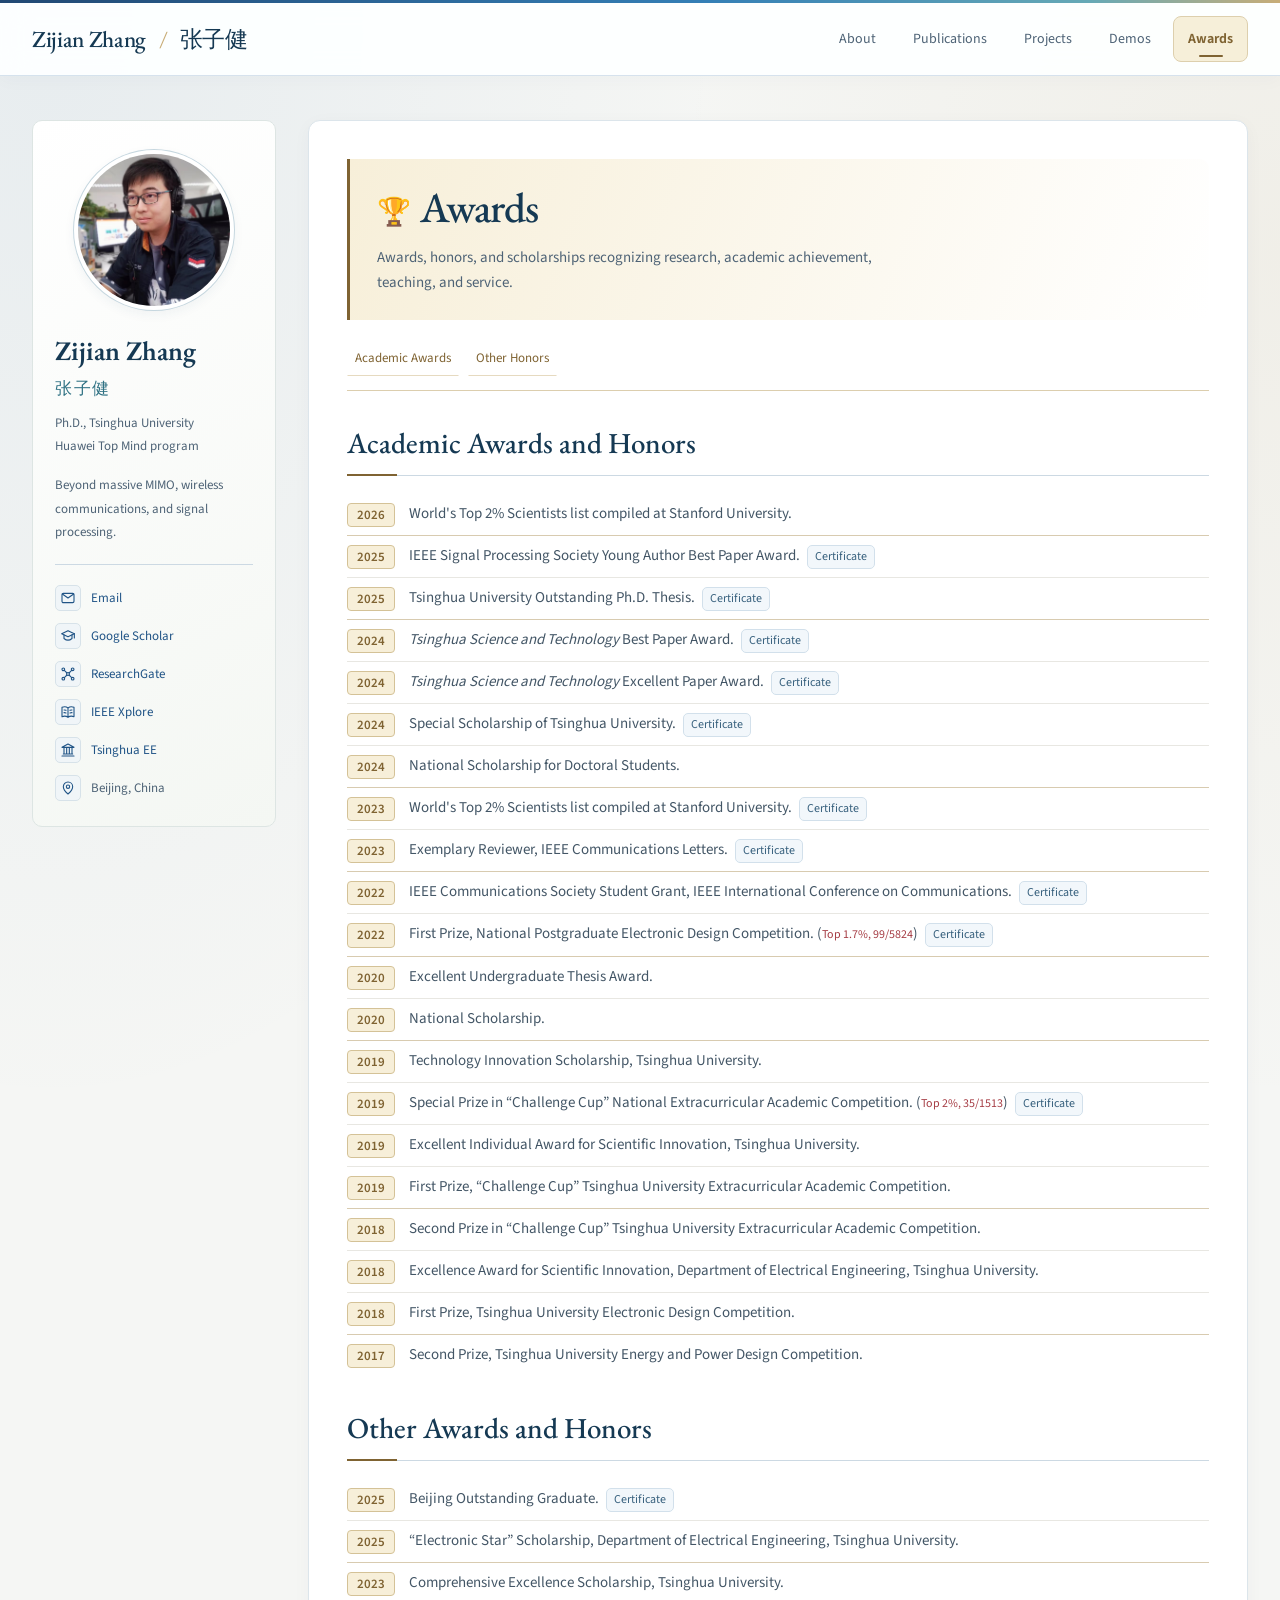
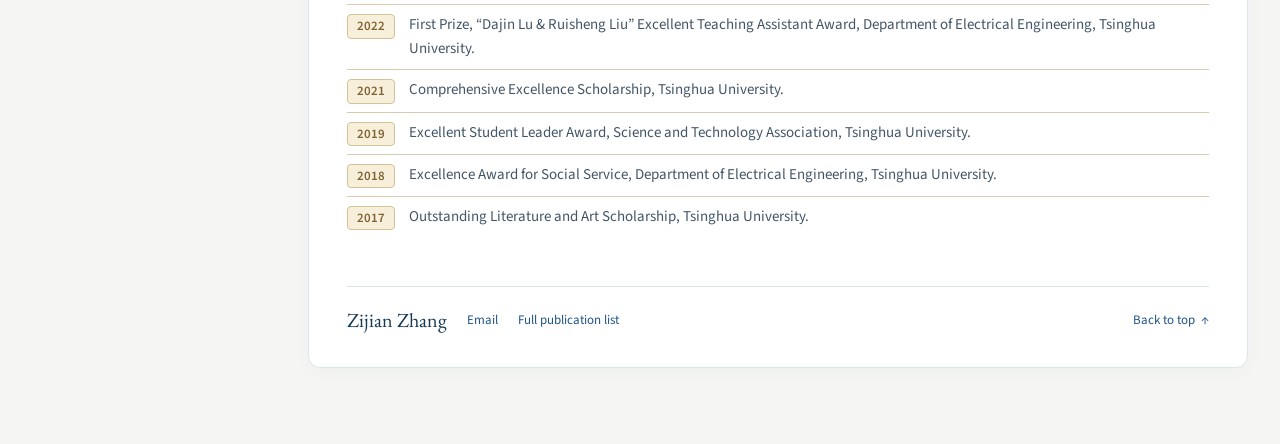
==== commit a4119140: "Add 2025 IEEE SPS award certificate" ====
--- a/awards.html
+++ b/awards.html
@@ -28,7 +28,7 @@
 <ul class="award-list">
 <li class="award-year-end"><time class="award-year" datetime="2026">2026</time><div class="award-content"><p>World's Top 2% Scientists list compiled at Stanford University.</p></div>
 </li>
-<li><time class="award-year" datetime="2025">2025</time><div class="award-content"><p>IEEE Signal Processing Society Young Author Best Paper Award.</p></div>
+<li><time class="award-year" datetime="2025">2025</time><div class="award-content"><p>IEEE Signal Processing Society Young Author Best Paper Award.</p><div class="award-resources"><a href="awards/IEEE_SPS_Young_Author_2025.png">Certificate</a></div></div>
 </li>
 <li class="award-year-end"><time class="award-year" datetime="2025">2025</time><div class="award-content"><p>Tsinghua University Outstanding Ph.D. Thesis.</p><div class="award-resources"><a href="awards/Thesis.pdf">Certificate</a></div></div>
 </li>
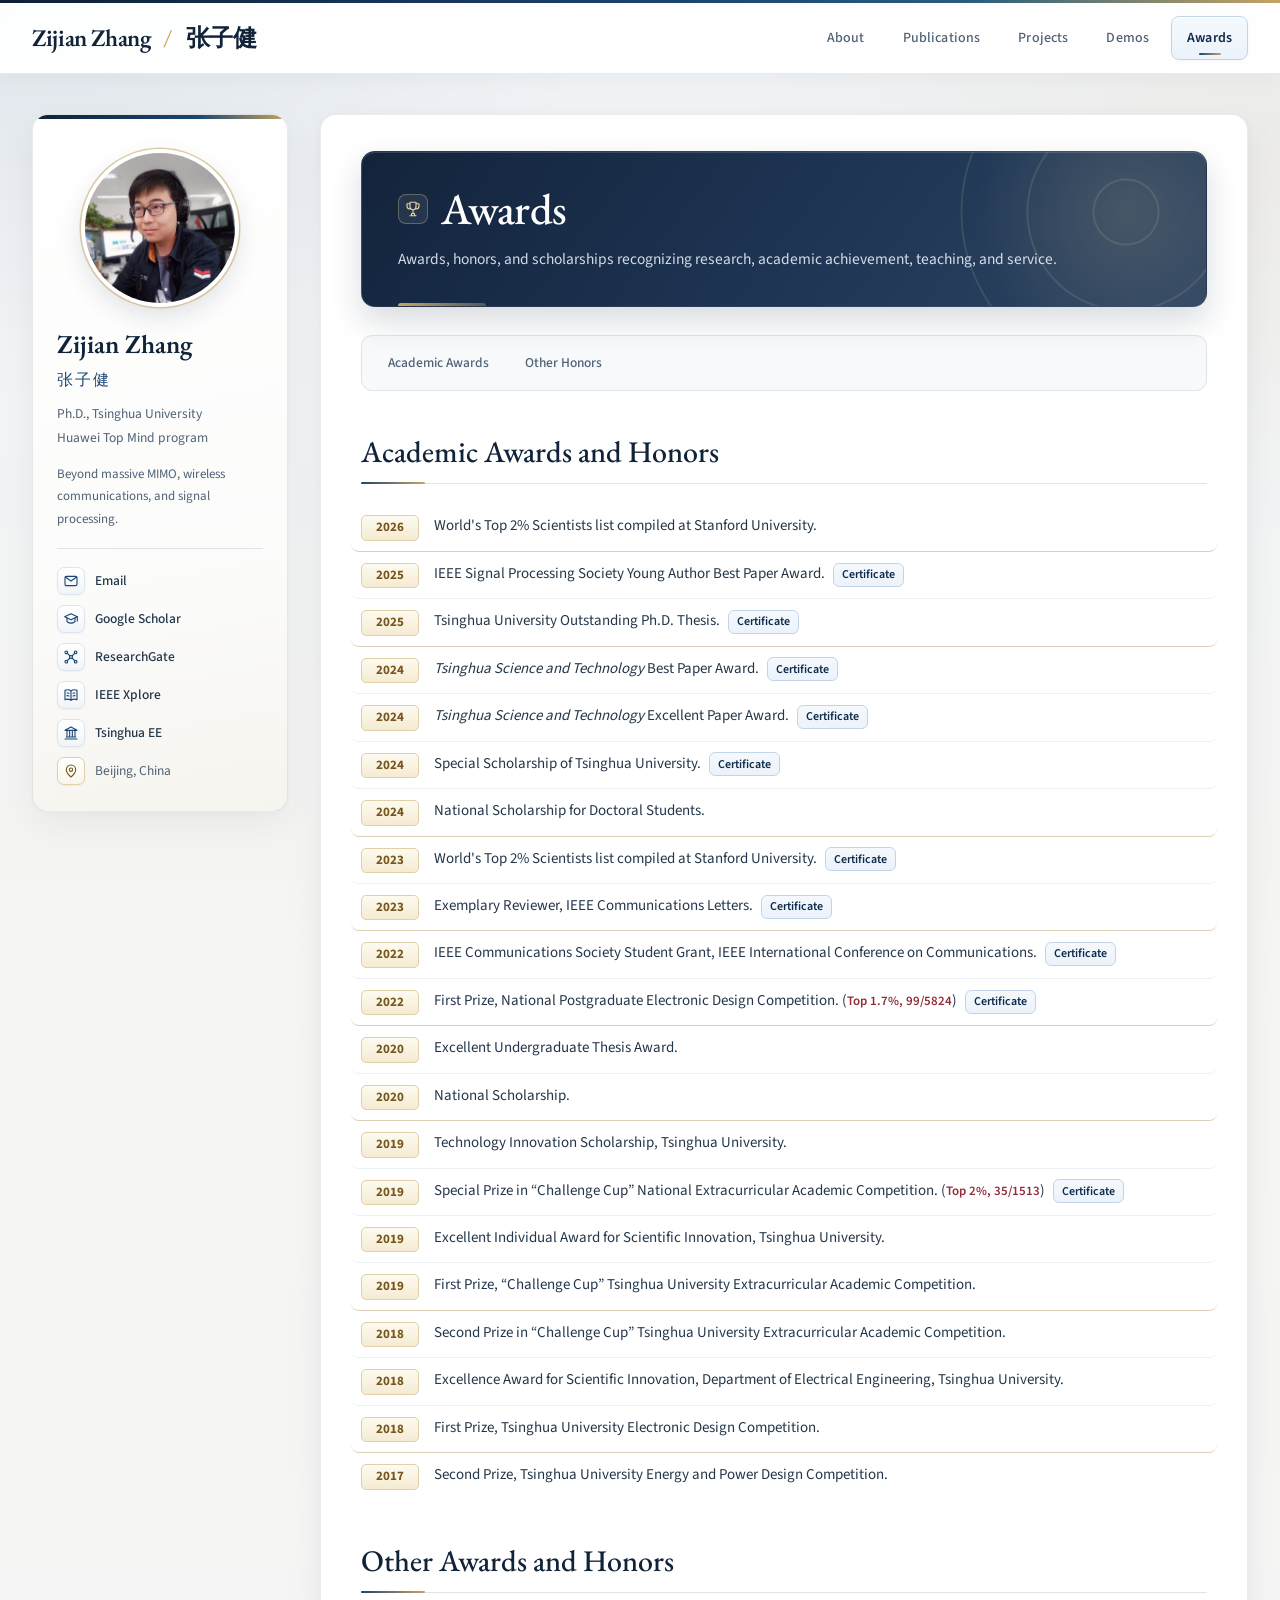
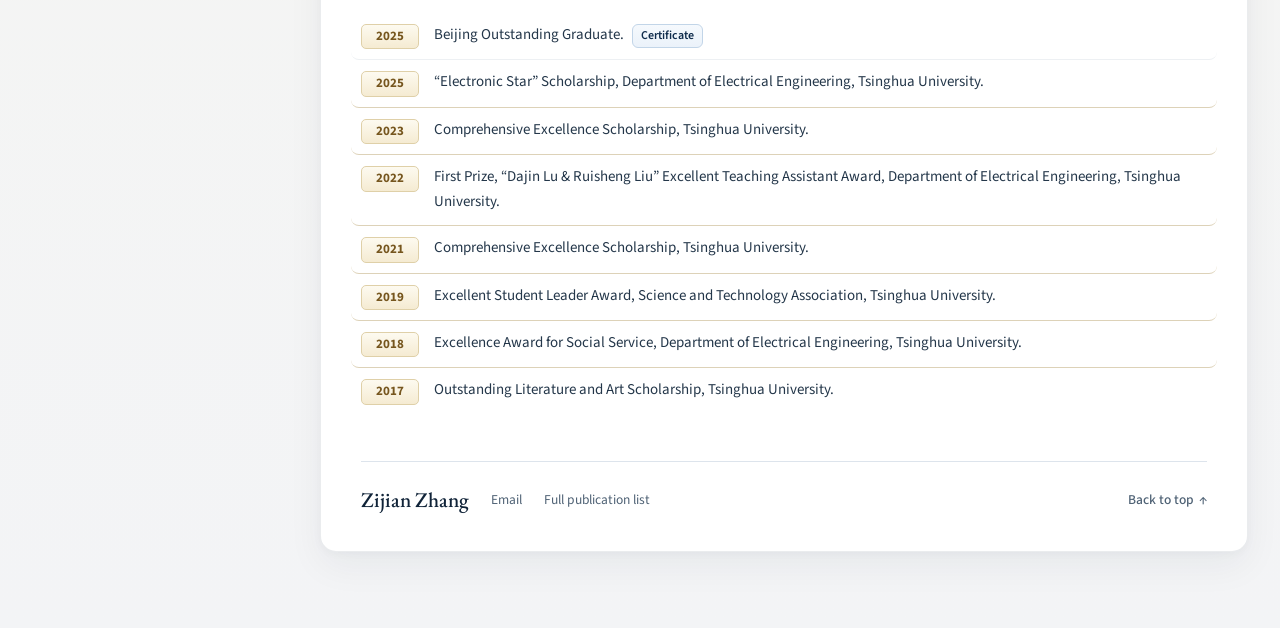
==== commit 0e3f5f24: "Elevate academic homepage visual design and citation UX" ====
--- a/awards.html
+++ b/awards.html
@@ -4,7 +4,7 @@
 <meta charset="utf-8">
 <meta name="viewport" content="width=device-width, initial-scale=1">
 <meta name="description" content="Academic awards, honors, scholarships, and certificates of Zijian Zhang.">
-<link rel="stylesheet" href="acad-homepage.css?v=20261101-homepage-icons">
+<link rel="stylesheet" href="acad-homepage.css?v=20261124-prestige">
 <link rel="shortcut icon" type="image/x-icon" href="Tsinghua.ico">
 <title>Awards &amp; Honors | Zijian Zhang</title>
 </head>
@@ -19,7 +19,7 @@
 <div class="site-profile-links"><a href="mailto:zhangzij15@tsinghua.org.cn"><svg class="profile-icon" width="24" height="24" aria-hidden="true" focusable="false"><use href="assets/icons/profile.svg#email"></use></svg> Email</a><a href="https://scholar.google.com/citations?user=OUAuynUAAAAJ&amp;hl=en"><svg class="profile-icon" width="24" height="24" aria-hidden="true" focusable="false"><use href="assets/icons/profile.svg#scholar"></use></svg> Google Scholar</a><a href="https://www.researchgate.net/profile/Zijian-Zhang-26"><svg class="profile-icon" width="24" height="24" aria-hidden="true" focusable="false"><use href="assets/icons/profile.svg#research"></use></svg> ResearchGate</a><a href="https://ieeexplore.ieee.org/author/37088489917"><svg class="profile-icon" width="24" height="24" aria-hidden="true" focusable="false"><use href="assets/icons/profile.svg#publications"></use></svg> IEEE Xplore</a><a href="https://www.ee.tsinghua.edu.cn/en/"><svg class="profile-icon" width="24" height="24" aria-hidden="true" focusable="false"><use href="assets/icons/profile.svg#university"></use></svg> Tsinghua EE</a><span><svg class="profile-icon" width="24" height="24" aria-hidden="true" focusable="false"><use href="assets/icons/profile.svg#location"></use></svg> Beijing, China</span></div>
 </aside>
 <article class="site-content" id="main-content" tabindex="-1"><div id="layout-content"><div id="toptitle">
-<h1><span class="decorative-emoji" aria-hidden="true">🏆</span>Awards</h1>
+<h1><svg class="page-hero-icon" width="30" height="30" aria-hidden="true" focusable="false"><use href="assets/icons/homepage.svg#award"></use></svg><span>Awards</span></h1>
 <p class="page-intro">Awards, honors, and scholarships recognizing research, academic achievement, teaching, and service.</p>
 </div>
 <nav class="section-nav" aria-label="Awards sections"><a href="#academic-awards">Academic Awards</a><a href="#other-honors">Other Honors</a></nav>
--- a/acad-homepage.css
+++ b/acad-homepage.css
@@ -14,739 +14,1804 @@
   src: url("assets/fonts/source-sans-3-latin.woff2") format("woff2");
 }
 
-/* Blue branding, a neutral paper background and restrained botanical/warm accents. */
+/* Flagship academic palette: deep Oxford navy, brushed champagne gold, luminous pearl surfaces, and crisp ink. */
 :root {
-  --ink: #22384b;
-  --muted: #4e6376;
-  --primary: #205486;
-  --primary-dark: #153953;
-  --secondary: #2e7183;
-  --accent: #84abc8;
-  --blue: #315f9a;
-  --teal: #246b73;
-  --sage: #4f705c;
-  --coral: #9e5550;
-  --champagne: #c8ad77;
-  --gold-ink: #7f6332;
-  --spectrum: linear-gradient(100deg, #214873 0%, #347fb6 55%, #66a9b6 85%, var(--champagne) 100%);
-  --line: #ccd9e3;
-  --soft: #eaf1f6;
-  --paper: #f5f6f4;
-  --heading-font: "EB Garamond", Georgia, "Times New Roman", "Noto Serif SC", serif;
-  --body-font: "Source Sans 3", -apple-system, BlinkMacSystemFont, "Segoe UI", Roboto, Helvetica, Arial, "Microsoft YaHei", sans-serif;
-  --panel-shadow: 0 4px 18px rgba(28, 61, 93, .035);
+  --ink-strong: #102338;
+  --ink: #24374a;
+  --muted: #4f6275;
+  --faint: #708294;
+  --navy-deep: #0e2238;
+  --navy-mid: #173759;
+  --navy-bright: #214c78;
+  --primary: #1a4673;
+  --primary-dark: #0f2c4c;
+  --primary-soft: #eef4fa;
+  --primary-line: #c2d5e8;
+  --teal: #1d646b;
+  --teal-soft: #ecf7f6;
+  --teal-line: #bedbd8;
+  --sage: #3f6653;
+  --sage-soft: #eef5f0;
+  --sage-line: #c4d9cc;
+  --claret: #922d3a;
+  --claret-soft: #fdf3f4;
+  --claret-line: #e5c2c7;
+  --gold: #c6a463;
+  --gold-light: #e7d1a1;
+  --gold-ink: #76561e;
+  --gold-soft: #faf5e7;
+  --gold-line: #dfd0a8;
+  --granted: #1b5e4c;
+  --granted-soft: #edf7f3;
+  --granted-line: #bddcd1;
+  --surface: #ffffff;
+  --canvas: #f2f4f7;
+  --pearl: #f8f9fb;
+  --parchment: #faf8f3;
+  --line: #dde4ec;
+  --line-strong: #c8d3df;
+  --heading-font: "EB Garamond", Georgia, "Times New Roman", "Noto Serif SC", "Songti SC", serif;
+  --body-font: "Source Sans 3", -apple-system, BlinkMacSystemFont, "Segoe UI", Roboto, Helvetica, Arial, "PingFang SC", "Microsoft YaHei", sans-serif;
+  --serif-zh: "Noto Serif SC", "Source Han Serif SC", "Songti SC", "STSong", "SimSun", serif;
+  --shadow-card: 0 14px 36px rgba(14, 34, 56, .055), 0 2px 8px rgba(14, 34, 56, .03);
+  --shadow-soft: 0 6px 18px rgba(14, 34, 56, .05), 0 1px 3px rgba(14, 34, 56, .03);
+  --shadow-lift: 0 12px 28px rgba(14, 34, 56, .09), 0 2px 6px rgba(14, 34, 56, .04);
 }
 
 * { box-sizing: border-box; }
-html { scroll-behavior: smooth; scroll-padding-top: 100px; }
+html { scroll-behavior: smooth; scroll-padding-top: 94px; }
 body {
   margin: 0;
+  min-height: 100vh;
   color: var(--ink);
-  background: radial-gradient(ellipse at 4% 0, rgba(57, 116, 176, .075), transparent 42rem), radial-gradient(ellipse at 100% 16rem, rgba(188, 159, 105, .085), transparent 38rem), var(--paper);
+  background:
+    radial-gradient(ellipse 60rem 36rem at 0% 0%, rgba(26, 70, 115, .075), transparent 62%),
+    radial-gradient(ellipse 52rem 34rem at 100% 10rem, rgba(198, 164, 99, .095), transparent 64%),
+    linear-gradient(180deg, #eff2f6 0%, #f5f5f2 45%, #f3f4f6 100%);
   font-family: var(--body-font);
-  font-size: 17px;
-  line-height: 1.75;
+  font-size: 16.5px;
+  line-height: 1.76;
   -webkit-font-smoothing: antialiased;
-}
-a { color: var(--primary); text-decoration: none; text-underline-offset: 3px; transition: color .18s ease, border-color .18s ease, background-color .18s ease, box-shadow .18s ease; }
+  text-rendering: optimizeLegibility;
+}
+a {
+  color: var(--primary);
+  text-decoration: none;
+  text-underline-offset: 3px;
+  text-decoration-thickness: 1px;
+  transition: color .18s ease, border-color .18s ease, background-color .18s ease, box-shadow .18s ease, transform .18s ease;
+}
 a:hover { color: var(--primary-dark); text-decoration: underline; }
-a:focus-visible { outline: 2px solid var(--primary); outline-offset: 4px; border-radius: 2px; }
+a:focus-visible, button:focus-visible { outline: 2px solid var(--primary); outline-offset: 3px; border-radius: 3px; }
 img { max-width: 100%; height: auto; }
-.decorative-emoji { display: inline-block; flex-shrink: 0; font-family: "Apple Color Emoji", "Segoe UI Emoji", "Noto Color Emoji", sans-serif; font-size: 1em; font-style: normal; font-weight: 400; line-height: 1; letter-spacing: normal; }
-#layout-content h1 > .decorative-emoji { margin-right: .32em; font-size: .65em; vertical-align: .02em; }
-#layout-content h2 > .decorative-emoji { margin-right: .4em; font-size: .7em; vertical-align: .02em; }
-.section-nav .decorative-emoji { margin-right: 6px; }
-.citation-toggle > .decorative-emoji { font-size: 14px; }
-::selection { color: var(--primary-dark); background: #dceefa; }
-.skip-link { position: fixed; z-index: 30; top: -80px; left: 16px; padding: 8px 16px; color: #fff; background: var(--primary); }
-.skip-link:focus { top: 8px; color: #fff; }
-
-.site-masthead { position: sticky; z-index: 20; top: 0; border-top: 3px solid var(--secondary); border-bottom: 1px solid rgba(40, 95, 156, .18); background: rgba(253, 255, 255, .95); box-shadow: 0 3px 18px rgba(32, 72, 109, .03); backdrop-filter: blur(14px); }
-.site-masthead::before { position: absolute; top: -3px; left: 0; width: 100%; height: 3px; background: var(--spectrum); content: ""; }
-.site-masthead__inner { display: flex; align-items: center; justify-content: space-between; gap: 24px; width: min(1320px, calc(100% - 64px)); min-height: 72px; margin: 0 auto; }
-.site-brand { color: var(--primary-dark); font-family: var(--heading-font); font-size: 23px; font-weight: 500; letter-spacing: -.015em; white-space: nowrap; }
-.site-brand span { padding: 0 8px; color: var(--champagne); font-weight: 400; }
-.site-nav { display: flex; align-items: center; gap: 7px; }
-.site-nav a { --nav-ink: var(--primary); --nav-wash: #e5eef7; --nav-line: #c6d8e8; position: relative; margin: 8px 0; padding: 10px 14px; border: 1px solid transparent; border-radius: 8px; color: var(--muted); font-size: 14px; white-space: nowrap; }
-.site-nav a[href="publications.html"] { --nav-ink: var(--teal); --nav-wash: #e5f1eb; --nav-line: #bfd8cb; }
-.site-nav a[href="projects.html"] { --nav-ink: var(--sage); --nav-wash: #eaf1e3; --nav-line: #c9d9bd; }
-.site-nav a[href="demos.html"] { --nav-ink: var(--coral); --nav-wash: #f8ece5; --nav-line: #e3cabc; }
-.site-nav a[href="awards.html"] { --nav-ink: var(--gold-ink); --nav-wash: #f6efd9; --nav-line: #ddcfad; }
-.site-nav a:hover, .site-nav a.current { color: var(--nav-ink); text-decoration: none; }
-.site-nav a:hover { background: var(--nav-wash); }
-.site-nav a.current { border-color: var(--nav-line); background: var(--nav-wash); font-weight: 650; }
-.site-nav a.current::after { position: absolute; bottom: 4px; left: calc(50% - 12px); width: 24px; height: 2px; border-radius: 2px; background: var(--nav-ink); content: ""; }
-
-.site-main { display: grid; grid-template-columns: 244px minmax(0, 1fr); gap: 32px; width: min(1320px, calc(100% - 64px)); margin: 0 auto; padding: 44px 0 76px; align-items: start; }
-.site-sidebar { position: sticky; top: 102px; align-self: start; padding: 29px 22px 25px; border: 1px solid #dde5e3; border-radius: 10px; background: linear-gradient(155deg, #fff, #f4f7f3); box-shadow: none; }
-.site-avatar { display: block; width: 160px; height: 160px; margin: 0 auto 24px; border: 4px solid #fff; border-radius: 50%; background: #fff; box-shadow: 0 0 0 1px #c6d7df, 0 4px 12px rgba(34, 75, 109, .06); object-fit: cover; }
-.site-author-name { margin: 0; color: var(--primary-dark); font-family: var(--heading-font); font-size: 27px; font-weight: 600; line-height: 1.25; }
-.site-author-name span { display: inline-block; margin-top: 7px; color: var(--secondary); font-size: 17px; letter-spacing: .1em; }
-.site-author-bio { margin: 10px 0 16px; color: var(--muted); font-size: 13px; line-height: 1.8; }
-.site-profile-intro { margin: 0 0 20px; color: var(--muted); font-size: 13px; line-height: 1.8; }
-.site-profile-links { display: grid; gap: 12px; padding-top: 20px; border-top: 1px solid var(--line); font-size: 13px; }
-.site-profile-links a, .site-profile-links > span { display: flex; align-items: center; gap: 10px; }
-.profile-icon { display: block; flex: 0 0 26px; width: 26px; height: 26px; padding: 4px; border: 1px solid #d7e2e9; border-radius: 5px; background: #f0f5f8; color: var(--primary); }
-.site-profile-links a:hover .profile-icon { border-color: #9cb8ca; background: #e7f0f6; }
+.decorative-emoji { display: none; }
+::selection { color: var(--navy-deep); background: #d8e7f6; }
+
+.skip-link {
+  position: fixed;
+  z-index: 30;
+  top: -80px;
+  left: 16px;
+  padding: 9px 16px;
+  border-radius: 6px;
+  color: #fff;
+  background: var(--navy-deep);
+  font-size: 14px;
+}
+.skip-link:focus { top: 10px; color: #fff; text-decoration: none; }
+
+/* Masthead: frosted translucent header with deep-navy-to-champagne metallic trim */
+.site-masthead {
+  position: sticky;
+  z-index: 20;
+  top: 0;
+  border-top: 3px solid var(--navy-deep);
+  border-bottom: 1px solid rgba(16, 35, 56, .09);
+  background: rgba(255, 255, 255, .93);
+  box-shadow: 0 4px 20px rgba(14, 34, 56, .04);
+  backdrop-filter: blur(14px);
+}
+.site-masthead::before {
+  position: absolute;
+  top: -3px;
+  left: 0;
+  width: 100%;
+  height: 3px;
+  background: linear-gradient(90deg, #0d2035 0%, #1c446e 52%, #295e7d 76%, #c6a463 100%);
+  content: "";
+}
+.site-masthead__inner {
+  display: flex;
+  align-items: center;
+  justify-content: space-between;
+  gap: 24px;
+  width: min(1300px, calc(100% - 64px));
+  min-height: 70px;
+  margin: 0 auto;
+}
+.site-brand {
+  color: var(--ink-strong);
+  font-family: var(--heading-font);
+  font-size: 24px;
+  font-weight: 600;
+  letter-spacing: -.015em;
+  white-space: nowrap;
+}
+.site-brand:hover { color: var(--primary); text-decoration: none; }
+.site-brand span { padding: 0 8px; color: var(--gold); font-weight: 400; }
+
+.site-nav { display: flex; align-items: center; gap: 6px; }
+.site-nav a {
+  position: relative;
+  margin: 8px 0;
+  padding: 9px 15px;
+  border: 1px solid transparent;
+  border-radius: 8px;
+  color: var(--muted);
+  font-size: 14px;
+  font-weight: 500;
+  letter-spacing: .01em;
+  white-space: nowrap;
+}
+.site-nav a:hover {
+  color: var(--ink-strong);
+  background: rgba(26, 70, 115, .06);
+  text-decoration: none;
+}
+.site-nav a.current {
+  border-color: var(--primary-line);
+  background: linear-gradient(180deg, #f5f9fd 0%, #ebf2fa 100%);
+  color: var(--primary-dark);
+  font-weight: 600;
+  box-shadow: inset 0 1px 0 rgba(255, 255, 255, .9), 0 1px 3px rgba(14, 34, 56, .04);
+}
+.site-nav a.current::after {
+  position: absolute;
+  bottom: 4px;
+  left: calc(50% - 11px);
+  width: 22px;
+  height: 2px;
+  border-radius: 2px;
+  background: linear-gradient(90deg, var(--primary), var(--gold));
+  content: "";
+}
+
+/* Elevated two-column layout: sculpted profile sidebar + luminous reading sheet */
+.site-main {
+  display: grid;
+  grid-template-columns: 256px minmax(0, 1fr);
+  gap: 32px;
+  width: min(1300px, calc(100% - 64px));
+  margin: 0 auto;
+  padding: 40px 0 76px;
+  align-items: start;
+}
+
+/* Sculpted Profile Sidebar */
+.site-sidebar {
+  position: sticky;
+  top: 98px;
+  align-self: start;
+  overflow: hidden;
+  padding: 30px 24px 26px;
+  border: 1px solid rgba(16, 35, 56, .09);
+  border-radius: 16px;
+  background: linear-gradient(170deg, #ffffff 0%, #fbfbfa 68%, #f6f4ee 100%);
+  box-shadow: inset 0 1px 0 rgba(255, 255, 255, .95), var(--shadow-card);
+}
+.site-sidebar::before {
+  position: absolute;
+  top: 0;
+  right: 0;
+  left: 0;
+  height: 4px;
+  background: linear-gradient(90deg, var(--navy-deep) 0%, var(--primary) 65%, var(--gold) 100%);
+  content: "";
+}
+.site-avatar {
+  display: block;
+  width: 158px;
+  height: 158px;
+  margin: 4px auto 22px;
+  border: 4px solid #fff;
+  border-radius: 50%;
+  background: var(--pearl);
+  box-shadow: 0 0 0 1.5px rgba(198, 164, 99, .55), 0 10px 24px rgba(14, 34, 56, .12);
+  object-fit: cover;
+  object-position: 50% 24%;
+}
+.site-author-name {
+  margin: 0;
+  color: var(--ink-strong);
+  font-family: var(--heading-font);
+  font-size: 26px;
+  font-weight: 600;
+  line-height: 1.22;
+}
+.site-author-name span {
+  display: inline-block;
+  margin-top: 6px;
+  color: var(--primary);
+  font-family: var(--serif-zh);
+  font-size: 16px;
+  letter-spacing: .12em;
+}
+.site-author-bio {
+  margin: 10px 0 14px;
+  color: var(--muted);
+  font-size: 13.5px;
+  line-height: 1.72;
+}
+.site-profile-intro {
+  margin: 0 0 18px;
+  color: var(--muted);
+  font-size: 13px;
+  line-height: 1.72;
+}
+.site-profile-links {
+  display: grid;
+  gap: 10px;
+  padding-top: 18px;
+  border-top: 1px solid var(--line);
+  font-size: 13.5px;
+}
+.site-profile-links a, .site-profile-links > span {
+  display: flex;
+  align-items: center;
+  gap: 10px;
+  min-width: 0;
+  line-height: 1.45;
+}
+.site-profile-links a { color: var(--ink); font-weight: 500; }
+.site-profile-links a:hover { color: var(--primary); text-decoration: none; }
+.profile-icon {
+  display: block;
+  flex: 0 0 28px;
+  width: 28px;
+  height: 28px;
+  padding: 5px;
+  border: 1px solid var(--line);
+  border-radius: 7px;
+  background: linear-gradient(180deg, #ffffff 0%, #f1f5f9 100%);
+  color: var(--primary);
+  box-shadow: 0 1px 2px rgba(14, 34, 56, .04);
+  transition: border-color .18s ease, background-color .18s ease, color .18s ease, transform .18s ease;
+}
+.site-profile-links a:hover .profile-icon {
+  border-color: var(--primary-line);
+  background: var(--primary-soft);
+  color: var(--navy-deep);
+  transform: translateY(-1px);
+}
 .site-profile-links > span { color: var(--muted); }
-
-.site-content { min-width: 0; padding: 38px 38px 28px; border: 1px solid #dce5eb; border-radius: 12px; background: #fff; box-shadow: var(--panel-shadow); }
+.site-profile-links > span .profile-icon { color: var(--gold-ink); background: linear-gradient(180deg, #ffffff 0%, #faf6ec 100%); border-color: var(--gold-line); }
+
+/* Main Luminous Reading Sheet */
+.site-content {
+  min-width: 0;
+  padding: 36px 40px 32px;
+  border: 1px solid rgba(16, 35, 56, .085);
+  border-radius: 16px;
+  background: var(--surface);
+  box-shadow: inset 0 1px 0 rgba(255, 255, 255, .9), var(--shadow-card);
+}
 #main-content:focus { outline: none; }
 #layout-content { padding: 0; overflow-wrap: anywhere; }
-#layout-content > #toptitle { position: relative; isolation: isolate; overflow: hidden; margin: 0 0 30px; padding: 30px 32px 33px; border: 1px solid #cbd9de; border-radius: 13px; background: linear-gradient(110deg, #e7f0f8, #edf3e8 65%, #f6eedc); }
-#layout-content > #toptitle::before { position: absolute; z-index: -1; top: -140px; right: -125px; width: 360px; height: 360px; border-radius: 50%; background: repeating-radial-gradient(circle, transparent 0 33px, rgba(68, 130, 168, .095) 34px 35px, transparent 36px 67px); content: ""; pointer-events: none; }
-.publications-page #layout-content > #toptitle { border-color: #d5e5dd; background: linear-gradient(110deg, #f4f8f7, #eef7f3 75%, #f8f7ef); }
-.projects-page #layout-content > #toptitle { border-color: #dce5d5; background: linear-gradient(110deg, #f5f8f2, #f0f5ec 75%, #f7f8f3); }
-.demos-page #layout-content > #toptitle { border-color: #ebded6; background: linear-gradient(110deg, #faf6f2, #fcf1eb 75%, #fcf8f3); }
-.awards-page #layout-content > #toptitle { border-color: #e8dfc9; background: linear-gradient(110deg, #faf8f0, #fbf5e8 75%, #fcfaf3); }
-#layout-content > #toptitle::after { position: absolute; bottom: 0; left: 32px; width: 82px; height: 3px; border-radius: 2px; background: linear-gradient(90deg, var(--champagne), #eadbc1); content: ""; }
-#layout-content > #toptitle h1 { margin: 0; padding: 0; border: 0; }
-#layout-content h1 { margin: 0 0 15px; color: var(--primary-dark); font-family: var(--heading-font); font-size: clamp(39px, 3.5vw, 50px); font-weight: 500; line-height: 1.18; letter-spacing: -.025em; }
-#layout-content .home-profile h1 { font-size: clamp(44px, 4vw, 59px); }
-#layout-content h1 [lang="zh"] { display: inline-block; margin-left: .25em; color: var(--secondary); font-family: "Noto Serif SC", "Songti SC", "STSong", "Microsoft YaHei", serif; font-size: .58em; font-weight: 400; letter-spacing: .08em; }
-#layout-content h2 { position: relative; margin: 42px 0 21px; padding: 0 0 12px; border-bottom: 1px solid var(--line); color: var(--primary-dark); font-family: var(--heading-font); font-size: 31px; font-weight: 500; line-height: 1.3; scroll-margin-top: 0; }
-#layout-content h2::after { position: absolute; bottom: -1px; left: 0; width: 70px; height: 2px; background: linear-gradient(90deg, var(--section-accent, var(--primary)), #a5ccdf); content: ""; }
-#layout-content h3 { color: var(--ink); font-weight: 600; }
-#layout-content p { margin: 0 0 16px; color: #435666; }
-#layout-content ul, #layout-content ol { margin: 0 0 20px; padding-left: 21px; color: #435666; }
+
+/* Signature Architectural Hero Banner (#toptitle) — Deep Oxford Navy & Brushed Champagne Gold */
+#layout-content > #toptitle {
+  position: relative;
+  isolation: isolate;
+  overflow: hidden;
+  margin: 0 0 28px;
+  padding: 32px 36px 34px;
+  border: 1px solid rgba(255, 255, 255, .08);
+  border-radius: 14px;
+  background: linear-gradient(128deg, #0e2238 0%, #163657 54%, #1e476e 100%);
+  box-shadow: 0 14px 32px rgba(14, 34, 56, .16), inset 0 1px 0 rgba(255, 255, 255, .14);
+  color: #ffffff;
+}
+/* Subtle wireless wavefront arcs & ambient champagne sheen */
+#layout-content > #toptitle::before {
+  position: absolute;
+  z-index: -1;
+  top: -135px;
+  right: -115px;
+  width: 390px;
+  height: 390px;
+  border-radius: 50%;
+  background:
+    radial-gradient(circle, rgba(231, 209, 161, .16) 0%, transparent 56%),
+    repeating-radial-gradient(circle, transparent 0 31px, rgba(231, 209, 161, .13) 32px 33px, transparent 34px 66px);
+  content: "";
+  pointer-events: none;
+}
+#layout-content > #toptitle::after {
+  position: absolute;
+  bottom: 0;
+  left: 36px;
+  width: 88px;
+  height: 3px;
+  border-radius: 3px 3px 0 0;
+  background: linear-gradient(90deg, var(--gold), rgba(231, 209, 161, .28));
+  content: "";
+}
+
+/* Bespoke deep-navy tonal nuances across subpages while staying 100% cohesive */
+.publications-page #layout-content > #toptitle {
+  background: linear-gradient(128deg, #0e243a 0%, #153c59 56%, #1b506b 100%);
+}
+.projects-page #layout-content > #toptitle {
+  background: linear-gradient(128deg, #0f2636 0%, #17404f 56%, #20525e 100%);
+}
+.demos-page #layout-content > #toptitle {
+  background: linear-gradient(128deg, #162339 0%, #233753 56%, #314866 100%);
+}
+.awards-page #layout-content > #toptitle {
+  background: linear-gradient(128deg, #13233b 0%, #1e3554 54%, #2e4562 100%);
+}
+
+#layout-content > #toptitle h1 {
+  display: flex;
+  flex-wrap: wrap;
+  align-items: center;
+  gap: 13px;
+  margin: 0;
+  padding: 0;
+  border: 0;
+  color: #ffffff;
+}
+.page-hero-icon {
+  display: block;
+  flex: 0 0 30px;
+  width: 30px;
+  height: 30px;
+  padding: 5px;
+  border: 1px solid rgba(231, 209, 161, .32);
+  border-radius: 8px;
+  background: rgba(255, 255, 255, .07);
+  color: var(--gold-light);
+}
+#layout-content h1 {
+  margin: 0 0 14px;
+  color: var(--ink-strong);
+  font-family: var(--heading-font);
+  font-size: clamp(36px, 3.4vw, 46px);
+  font-weight: 500;
+  line-height: 1.15;
+  letter-spacing: -.02em;
+}
+#layout-content .home-profile h1 {
+  display: block;
+  font-size: clamp(42px, 4vw, 54px);
+  letter-spacing: -.022em;
+}
+#layout-content h1 [lang="zh"] {
+  display: inline-block;
+  margin-left: .28em;
+  color: var(--gold-light);
+  font-family: var(--serif-zh);
+  font-size: .52em;
+  font-weight: 400;
+  letter-spacing: .1em;
+  vertical-align: .06em;
+}
+#layout-content > #toptitle .page-intro {
+  max-width: none;
+  margin: 12px 0 0;
+  color: rgba(236, 243, 250, .88);
+  font-size: 15.5px;
+  line-height: 1.68;
+  text-wrap: pretty;
+}
+#layout-content .home-subtitle {
+  margin: 10px 0 0;
+  color: var(--gold-light);
+  font-size: 13.5px;
+  font-weight: 600;
+  letter-spacing: .09em;
+  text-transform: uppercase;
+}
+
+/* Hero Action Buttons: ivory highlight primary + frosted glass secondary */
+.home-quick-links,
+#layout-content > #toptitle .page-header-tools {
+  display: flex;
+  flex-wrap: wrap;
+  align-items: center;
+  gap: 10px;
+  margin: 22px 0 0;
+}
+.home-quick-links a,
+#layout-content > #toptitle .publication-list-entry > a {
+  display: inline-flex;
+  align-items: center;
+  gap: 8px;
+  min-height: 38px;
+  padding: 7px 15px;
+  border: 1px solid rgba(255, 255, 255, .24);
+  border-radius: 8px;
+  background: rgba(255, 255, 255, .1);
+  color: #f4f8fc;
+  font-size: 13.5px;
+  font-weight: 600;
+  backdrop-filter: blur(6px);
+}
+.home-quick-links a:first-child,
+#layout-content > #toptitle .publication-list-entry > a:first-child {
+  border-color: rgba(255, 255, 255, .9);
+  background: #ffffff;
+  color: var(--navy-deep);
+  box-shadow: 0 4px 12px rgba(7, 18, 32, .18);
+}
+.home-quick-links a:hover,
+#layout-content > #toptitle .publication-list-entry > a:hover {
+  border-color: var(--gold-light);
+  background: rgba(255, 255, 255, .18);
+  color: #ffffff;
+  text-decoration: none;
+  transform: translateY(-1px);
+}
+.home-quick-links a:first-child:hover,
+#layout-content > #toptitle .publication-list-entry > a:first-child:hover {
+  border-color: var(--gold-light);
+  background: #faf6eb;
+  color: var(--navy-deep);
+}
+.home-quick-links a:focus-visible,
+#layout-content > #toptitle a:focus-visible { outline-color: var(--gold-light); }
+
+/* Headings & Base Prose */
+#layout-content h2 {
+  position: relative;
+  margin: 42px 0 20px;
+  padding: 0 0 12px;
+  border-bottom: 1px solid var(--line);
+  color: var(--ink-strong);
+  font-family: var(--heading-font);
+  font-size: 30px;
+  font-weight: 500;
+  line-height: 1.28;
+  scroll-margin-top: 0;
+}
+#layout-content h2::after {
+  position: absolute;
+  bottom: -1px;
+  left: 0;
+  width: 64px;
+  height: 2px;
+  border-radius: 2px;
+  background: linear-gradient(90deg, var(--section-accent, var(--primary)) 0%, var(--gold) 100%);
+  content: "";
+}
+#layout-content h3 { color: var(--ink-strong); font-weight: 600; }
+#layout-content p { margin: 0 0 16px; color: var(--ink); }
+#layout-content ul, #layout-content ol { margin: 0 0 20px; padding-left: 21px; color: var(--ink); }
 #layout-content li { margin: 9px 0; padding-left: 3px; }
-#layout-content li::marker { color: var(--accent); }
+#layout-content li::marker { color: var(--gold); }
 #layout-content li p { margin: 0; }
-#layout-content .page-intro { max-width: 760px; margin: 0 0 27px; color: var(--muted); font-size: 15px; }
-#layout-content .home-subtitle { margin: 14px 0 0; color: var(--secondary); font-size: 14px; font-weight: 600; letter-spacing: .045em; }
-.home-quick-links { display: flex; flex-wrap: wrap; gap: 9px; margin-top: 22px; }
-.home-quick-links a { display: inline-flex; align-items: center; gap: 7px; padding: 7px 13px; border: 1px solid #c9ddea; border-radius: 7px; background: rgba(255, 255, 255, .7); font-size: 13px; font-weight: 600; }
-.home-quick-links a[href="publications.html"] { border-color: #c6dfd4; background: #f0f8f3; color: var(--teal); }
-.home-quick-links a[href="projects.html"] { border-color: #e5d6b9; background: #fbf6ea; color: var(--gold-ink); }
-.home-quick-links a[href="publication-list.html"] { border-color: #d3dfe9; background: #f5f8fb; color: #466781; }
-.home-quick-links a:hover { border-color: currentColor; background: #fff; text-decoration: none; }
+
+/* Homepage Section Icons, Anchor Bar & Biography */
+.home-icon { display: block; flex: 0 0 24px; width: 24px; height: 24px; }
+.home-page #layout-content .home-section-heading { display: flex; align-items: center; gap: 11px; }
+.home-section-heading > .home-icon {
+  padding: 3px;
+  border: 1px solid var(--line);
+  border-radius: 7px;
+  background: var(--pearl);
+  color: var(--section-accent, var(--primary));
+}
+.home-section-heading > span { min-width: 0; }
+.home-section-heading > .home-icon--minor {
+  flex-basis: 22px;
+  width: 22px;
+  height: 22px;
+  padding: 0;
+  border: 0;
+  background: transparent;
+  color: var(--gold-ink);
+}
+.home-icon--link { flex-basis: 16px; width: 16px; height: 16px; }
 #education-heading { --section-accent: var(--teal); }
-#research-interests-heading { --section-accent: var(--sage); }
-#academic-service-heading { --section-accent: var(--coral); }
+#research-interests-heading { --section-accent: var(--primary); }
+#academic-service-heading { --section-accent: var(--claret); }
 #contact-heading { --section-accent: var(--teal); }
-#layout-content .education-timeline { position: relative; margin: 4px 0 28px; padding: 0 0 0 27px; list-style: none; }
-#layout-content .education-timeline::before { position: absolute; top: 12px; bottom: 16px; left: 5px; width: 1px; background: linear-gradient(#a9caba, #e0eade); content: ""; }
-#layout-content .education-timeline > li { position: relative; margin: 0; padding: 0 0 21px 0; }
-#layout-content .education-timeline > li:last-child { padding-bottom: 0; }
-#layout-content .education-timeline > li::before { position: absolute; top: 9px; left: -26px; width: 9px; height: 9px; border: 2px solid #fff; border-radius: 50%; background: #629782; box-shadow: 0 0 0 1px #bfd5c9; content: ""; }
-#layout-content .education-timeline > li.timeline-current::before { background: var(--secondary); box-shadow: 0 0 0 1px #9fc5cf, 0 0 0 5px #f0f7fa; }
-.timeline-title { color: var(--ink); font-size: 15px; font-weight: 600; }
-.timeline-period { display: block; margin-top: 3px; color: var(--muted); font-size: 13px; font-variant-numeric: tabular-nums; }
-#layout-content .research-interest-grid { display: grid; grid-template-columns: repeat(2, minmax(0, 1fr)); gap: 12px; padding: 0; list-style: none; }
-#layout-content .research-interest-grid > li { --interest-wash: #e7f0f8; --interest-line: #c6d9e9; --interest-ink: var(--blue); position: relative; margin: 0; padding: 15px 17px 15px 28px; border: 1px solid var(--interest-line); border-radius: 9px; background: var(--interest-wash); font-size: 15px; line-height: 1.7; }
-#layout-content .research-interest-grid > li:nth-child(2) { --interest-wash: #e8f0e3; --interest-line: #c8d8bd; --interest-ink: var(--sage); }
-#layout-content .research-interest-grid > li:nth-child(3) { --interest-wash: #f6eedb; --interest-line: #deceaa; --interest-ink: var(--gold-ink); }
-#layout-content .research-interest-grid > li:nth-child(4) { --interest-wash: #f8eae2; --interest-line: #e2c8b9; --interest-ink: var(--coral); }
-#layout-content .research-interest-grid > li::before { position: absolute; top: 24px; left: 14px; width: 4px; height: 4px; border-radius: 50%; background: var(--interest-ink); content: ""; }
+
+.home-page-nav {
+  display: flex;
+  flex-wrap: wrap;
+  align-items: center;
+  gap: 6px 10px;
+  margin: 0 0 28px;
+  padding: 10px 14px;
+  border: 1px solid var(--line);
+  border-radius: 10px;
+  background: var(--pearl);
+  font-size: 13.5px;
+}
+.home-page-nav > span {
+  margin-right: 6px;
+  color: var(--faint);
+  font-size: 11.5px;
+  font-weight: 700;
+  letter-spacing: .09em;
+  text-transform: uppercase;
+}
+.home-page-nav a {
+  display: inline-flex;
+  align-items: center;
+  min-height: 30px;
+  padding: 2px 10px;
+  border-radius: 6px;
+  color: var(--muted);
+  font-weight: 500;
+}
+.home-page-nav a:hover {
+  background: #ffffff;
+  color: var(--primary-dark);
+  box-shadow: 0 1px 4px rgba(14, 34, 56, .06);
+  text-decoration: none;
+}
+
+.home-page #layout-content #about-heading { margin-top: 26px; }
+.home-biography { max-width: none; }
+.home-page #layout-content .home-biography p { margin-bottom: 17px; line-height: 1.84; color: #2a3c4f; }
+.home-biography strong { color: var(--ink-strong); font-weight: 650; }
+.home-biography a, .home-distinctions li a, .home-contact-address a {
+  text-decoration: underline;
+  text-decoration-color: rgba(26, 70, 115, .32);
+  text-decoration-thickness: 1px;
+}
+.home-biography a:hover, .home-distinctions li a:hover, .home-contact-address a:hover {
+  text-decoration-color: currentColor;
+}
+
+/* Selected Distinctions: Luminous Champagne-Gold Honors Plaque */
+.home-page #layout-content .home-distinctions {
+  margin-top: 26px;
+  padding: 22px 26px 10px;
+  border: 1px solid var(--gold-line);
+  border-left: 4px solid var(--gold);
+  border-radius: 4px 12px 12px 4px;
+  background: linear-gradient(125deg, #fbf7ec 0%, #fdfcf8 55%, #ffffff 100%);
+  box-shadow: 0 8px 24px rgba(118, 86, 30, .06), inset 0 1px 0 rgba(255, 255, 255, .9);
+}
+.home-section-header {
+  display: flex;
+  flex-wrap: wrap;
+  align-items: baseline;
+  justify-content: space-between;
+  gap: 6px 18px;
+  padding-bottom: 13px;
+  border-bottom: 1px solid #e6dac0;
+}
+.home-page #layout-content .home-distinctions h3 {
+  margin: 0;
+  color: var(--gold-ink);
+  font-family: var(--heading-font);
+  font-size: 24px;
+  font-weight: 600;
+  line-height: 1.3;
+}
+.home-page #layout-content .home-distinctions ul { margin: 0; padding: 0; list-style: none; }
+.home-page #layout-content .home-distinctions li {
+  display: grid;
+  grid-template-columns: 148px minmax(0, 1fr);
+  gap: 6px 22px;
+  margin: 0;
+  padding: 13px 0;
+  font-size: 15px;
+  line-height: 1.72;
+}
+.home-page #layout-content .home-distinctions li + li { border-top: 1px solid #ece3cf; }
+.home-distinctions strong { color: #63491c; font-weight: 650; }
+.home-detail-link {
+  color: var(--gold-ink);
+  font-size: 13.5px;
+  font-weight: 600;
+  text-decoration: underline;
+  text-decoration-color: rgba(118, 86, 30, .4);
+}
+
+/* Education & Experience: Layered Academic Milestone Timeline */
+#layout-content .education-timeline {
+  position: relative;
+  margin: 8px 0 28px;
+  padding: 0 0 0 28px;
+  list-style: none;
+}
+#layout-content .education-timeline::before {
+  position: absolute;
+  top: 14px;
+  bottom: 16px;
+  left: 5px;
+  width: 2px;
+  background: linear-gradient(180deg, var(--teal) 0%, #b9d2d6 55%, var(--line) 100%);
+  content: "";
+}
+#layout-content .education-timeline > li {
+  position: relative;
+  margin: 0 0 10px;
+  padding: 10px 14px 12px;
+  border-radius: 10px;
+  border-bottom: 1px solid #ebf0f4;
+  transition: background-color .16s ease;
+}
+#layout-content .education-timeline > li:hover { background: var(--pearl); }
+#layout-content .education-timeline > li:last-child { margin-bottom: 0; border-bottom: 0; }
+#layout-content .education-timeline > li::before {
+  position: absolute;
+  top: 19px;
+  left: -27px;
+  width: 10px;
+  height: 10px;
+  border: 2px solid #fff;
+  border-radius: 50%;
+  background: var(--teal);
+  box-shadow: 0 0 0 1.5px #b7d3d6;
+  content: "";
+}
+#layout-content .education-timeline > li.timeline-current {
+  background: linear-gradient(110deg, #f1f7f8 0%, #fafcfd 100%);
+  border: 1px solid #d4e4e7;
+}
+#layout-content .education-timeline > li.timeline-current::before {
+  background: var(--navy-deep);
+  box-shadow: 0 0 0 2px #fff, 0 0 0 5px rgba(29, 100, 107, .18);
+}
+.timeline-title { color: var(--ink-strong); font-size: 16px; font-weight: 600; }
+.home-page .timeline-current .timeline-title { color: var(--primary-dark); }
+.home-page .timeline-institution { display: block; color: var(--muted); font-size: 14px; }
+.timeline-period {
+  display: block;
+  margin-top: 2px;
+  color: var(--muted);
+  font-size: 13.5px;
+  font-weight: 500;
+  font-variant-numeric: tabular-nums;
+}
+
+/* Research Interests: Sculpted Gallery Cards with Refined Jewel Accents & Elevation */
+#layout-content .research-interest-grid {
+  display: grid;
+  grid-template-columns: repeat(2, minmax(0, 1fr));
+  gap: 16px;
+  padding: 0;
+  list-style: none;
+}
+#layout-content .research-interest-grid > li {
+  --card-accent: var(--primary);
+  --card-wash: #f2f6fb;
+  --card-line: #d2e0ee;
+  display: flex;
+  flex-direction: column;
+  margin: 0;
+  padding: 20px 22px 18px;
+  border: 1px solid var(--card-line);
+  border-top: 3px solid var(--card-accent);
+  border-radius: 12px;
+  background: linear-gradient(155deg, var(--card-wash) 0%, #ffffff 58%);
+  box-shadow: var(--shadow-soft);
+  font-size: 14.5px;
+  line-height: 1.68;
+  transition: transform .18s ease, box-shadow .18s ease, border-color .18s ease;
+}
+#layout-content .research-interest-grid > li:nth-child(2) {
+  --card-accent: var(--teal);
+  --card-wash: #eff7f6;
+  --card-line: #c9e0de;
+}
+#layout-content .research-interest-grid > li:nth-child(3) {
+  --card-accent: var(--gold-ink);
+  --card-wash: #faf5e9;
+  --card-line: #e4d5b4;
+}
+#layout-content .research-interest-grid > li:nth-child(4) {
+  --card-accent: var(--claret);
+  --card-wash: #fbf3f3;
+  --card-line: #e6ccd0;
+}
+#layout-content .research-interest-grid > li:hover {
+  transform: translateY(-2px);
+  box-shadow: var(--shadow-lift);
+}
+.home-page #layout-content .research-interest-grid h3 {
+  display: flex;
+  align-items: center;
+  gap: 10px;
+  margin: 0 0 10px;
+  color: var(--ink-strong);
+  font-family: var(--heading-font);
+  font-size: 20px;
+  font-weight: 600;
+  line-height: 1.3;
+}
+.research-icon {
+  flex: 0 0 30px;
+  width: 30px;
+  height: 30px;
+  padding: 5px;
+  border: 1px solid var(--card-line);
+  border-radius: 8px;
+  background: #ffffff;
+  color: var(--card-accent);
+  box-shadow: 0 2px 6px rgba(14, 34, 56, .05);
+}
+.home-page #layout-content .research-interest-grid p { color: var(--muted); font-size: 14.5px; }
+.research-topic-links {
+  display: flex;
+  flex-wrap: wrap;
+  gap: 8px;
+  margin-top: auto;
+  padding-top: 12px;
+}
+.research-topic-links a {
+  display: inline-flex;
+  align-items: center;
+  min-height: 29px;
+  padding: 3px 11px;
+  border: 1px solid var(--card-line);
+  border-radius: 6px;
+  background: rgba(255, 255, 255, .9);
+  color: var(--card-accent);
+  font-size: 12.5px;
+  font-weight: 600;
+}
+.research-topic-links a:hover {
+  border-color: var(--card-accent);
+  background: #ffffff;
+  text-decoration: none;
+}
+
+/* Academic Service */
 #layout-content .service-list { padding: 0; list-style: none; }
-#layout-content .service-list > li { margin: 0; padding: 15px 0; border-bottom: 1px solid var(--line); font-size: 15px; line-height: 1.8; }
-#layout-content .service-list > li:first-child { padding-top: 0; }
+#layout-content .service-list > li {
+  margin: 0;
+  padding: 15px 12px;
+  border-bottom: 1px solid var(--line);
+  border-radius: 8px;
+  font-size: 15px;
+  line-height: 1.76;
+  transition: background-color .16s ease;
+}
+#layout-content .service-list > li:hover { background: var(--pearl); }
+#layout-content .service-list > li:first-child { padding-top: 10px; }
 #layout-content .service-list > li:last-child { border-bottom: 0; }
-.service-label { color: var(--primary-dark); font-weight: 600; }
-.home-links { display: flex; flex-wrap: wrap; gap: 2px 20px; font-size: 13px; }
-.home-links a { text-decoration: underline; text-decoration-color: #bdd5e8; }
-.contact-details { padding: 19px 22px; border: 1px solid #d1e3d9; border-left: 3px solid var(--teal); border-radius: 0 9px 9px 0; background: linear-gradient(110deg, #eff7f3, #f6f8f1); font-size: 14px; line-height: 1.9; }
-#layout-content .contact-details p { margin: 0; }
-#layout-content .collaboration-note { color: var(--primary); font-size: 14px; }
-
-/* Homepage refinements keep long-form biography and supporting details easy to scan. */
-.home-icon { display: block; flex: 0 0 26px; width: 26px; height: 26px; }
-.home-page #layout-content .home-section-heading { display: flex; align-items: flex-start; gap: 11px; }
-.home-section-heading > .home-icon { margin-top: .17em; color: var(--section-accent, var(--primary)); }
-.home-section-heading > span { min-width: 0; }
-.home-section-heading > .home-icon--minor { flex-basis: 22px; width: 22px; height: 22px; margin-top: .13em; color: var(--gold-ink); }
-.home-icon--link { flex-basis: 17px; width: 17px; height: 17px; }
-.home-page-nav { display: flex; flex-wrap: wrap; align-items: center; gap: 2px 17px; padding: 0 0 13px; border-bottom: 1px solid var(--line); font-size: 13px; }
-.home-page-nav > span { margin-right: 3px; color: var(--muted); font-size: 12px; }
-.home-page-nav a { display: inline-flex; align-items: center; min-height: 32px; color: var(--secondary); }
-.home-page #layout-content #about-heading { margin-top: 29px; }
-.home-biography strong { color: var(--ink); font-weight: 600; }
-.home-biography a, .home-distinctions li a, .home-contact-address a { text-decoration: underline; text-decoration-color: #bdd1de; text-decoration-thickness: 1px; }
-.home-biography a:hover, .home-distinctions li a:hover, .home-contact-address a:hover { text-decoration-color: currentColor; }
-.home-page #layout-content .home-distinctions { margin-top: 25px; padding: 19px 22px 7px; border: 0; border-left: 2px solid var(--champagne); border-radius: 0 6px 6px 0; background: linear-gradient(110deg, #f9f5ea, #fdfcf8); }
-.home-section-header { display: flex; flex-wrap: wrap; align-items: baseline; justify-content: space-between; gap: 6px 18px; padding-bottom: 12px; border-bottom: 1px solid #e4dac5; }
-.home-page #layout-content .home-distinctions h3 { margin: 0; color: var(--gold-ink); font-family: var(--heading-font); font-size: 24px; font-weight: 500; line-height: 1.3; }
-.home-page #layout-content .home-distinctions ul { margin: 0; padding: 0; list-style: none; }
-.home-page #layout-content .home-distinctions li { display: grid; grid-template-columns: 140px minmax(0, 1fr); gap: 6px 22px; margin: 0; padding: 12px 0; font-size: 15px; line-height: 1.7; }
-.home-page #layout-content .home-distinctions li + li { border-top: 1px solid #e9e1d1; }
-.home-distinctions strong { color: #675b46; font-weight: 600; }
-.home-detail-link { color: var(--gold-ink); font-size: 13px; font-weight: 600; text-decoration: underline; text-decoration-color: #cfbc94; }
-.home-page .timeline-institution { display: block; color: var(--muted); font-size: 14px; }
-.home-page #layout-content .education-timeline > li { margin-bottom: 10px; padding-bottom: 10px; border-bottom: 1px solid #e5ece9; }
-.home-page #layout-content .education-timeline > li:last-child { margin-bottom: 0; padding-bottom: 0; border-bottom: 0; }
-.home-page .timeline-title { font-size: 16px; }
-.home-page .timeline-current .timeline-title { color: var(--teal); }
-.home-page #layout-content .research-interest-grid h3 { display: flex; align-items: flex-start; gap: 10px; margin: 0 0 10px; color: var(--interest-ink); font-size: 16px; font-weight: 600; line-height: 1.5; }
-.research-icon { flex: 0 0 24px; width: 24px; height: 24px; }
-.home-page #layout-content .research-interest-grid > li { padding: 19px 20px 15px; border-width: 0 0 0 2px; border-radius: 0 6px 6px 0; background: linear-gradient(135deg, var(--interest-wash), #fff); }
-.home-page #layout-content .research-interest-grid > li::before { display: none; }
-.home-page #layout-content .research-interest-grid p { font-size: 14px; }
-.home-page #layout-content .research-interest-grid > li { display: flex; flex-direction: column; }
-.research-topic-links { display: flex; flex-wrap: wrap; gap: 2px 16px; margin-top: auto; padding-top: 10px; }
-.research-topic-links a { display: inline-flex; align-items: center; gap: 6px; min-height: 32px; color: var(--interest-ink); font-size: 13px; font-weight: 600; text-decoration: underline; text-decoration-color: var(--interest-line); }
-.research-topic-links a:hover { text-decoration-color: currentColor; }
-.home-contact-grid { display: grid; grid-template-columns: minmax(0, .9fr) minmax(0, 1.1fr); gap: 24px; padding: 23px; border: 1px solid #c5d9cd; border-radius: 9px; background: linear-gradient(115deg, #eaf3ed, #fafaf5); }
-.home-page #layout-content .home-contact-grid h3 { margin: 0 0 9px; color: var(--teal); font-size: 15px; font-weight: 600; line-height: 1.5; }
-.home-page #layout-content .home-contact-grid p { margin: 0 0 10px; font-size: 14px; }
-.home-contact-address { padding-left: 24px; border-left: 1px solid #c5d9cd; }
-.home-contact-address address { font-size: 14px; font-style: normal; line-height: 1.85; }
-.home-email-link { display: inline-flex; align-items: baseline; gap: 6px; min-height: 36px; padding: 5px 0; font-size: 14px; font-weight: 600; text-decoration: underline; text-decoration-color: #c4d9e5; }
-.home-page .site-footer { display: block; margin-top: 32px; padding-top: 15px; }
-.home-footer-top, .home-footer-bottom { display: flex; flex-wrap: wrap; align-items: center; gap: 4px 22px; }
+.service-label { display: block; color: var(--ink-strong); font-size: 14px; font-weight: 650; line-height: 1.65; }
+.home-page #layout-content .service-list > li > p {
+  display: grid;
+  grid-template-columns: 186px minmax(0, 1fr);
+  gap: 6px 24px;
+  align-items: baseline;
+}
+
+/* Contact & Correspondence Card */
+.home-contact-grid {
+  display: grid;
+  grid-template-columns: minmax(0, .9fr) minmax(0, 1.1fr);
+  gap: 26px;
+  padding: 24px 26px;
+  border: 1px solid #d4e0e8;
+  border-radius: 12px;
+  background: linear-gradient(125deg, #f3f7fa 0%, #f9fbfc 52%, #faf7ef 100%);
+  box-shadow: var(--shadow-soft);
+}
+.home-page #layout-content .home-contact-grid h3 {
+  margin: 0 0 9px;
+  color: var(--primary);
+  font-size: 12px;
+  font-weight: 700;
+  letter-spacing: .085em;
+  text-transform: uppercase;
+  line-height: 1.5;
+}
+.home-page #layout-content .home-contact-grid p { margin: 0 0 12px; color: var(--muted); font-size: 14.5px; }
+.home-contact-address { padding-left: 26px; border-left: 1px solid #d2dfe8; }
+.home-contact-address address { color: var(--ink); font-size: 14.5px; font-style: normal; line-height: 1.85; }
+.home-email-link {
+  display: inline-flex;
+  align-items: center;
+  min-height: 36px;
+  padding: 5px 14px;
+  border: 1px solid var(--primary-line);
+  border-radius: 8px;
+  background: #ffffff;
+  color: var(--primary-dark);
+  font-size: 14px;
+  font-weight: 600;
+  box-shadow: 0 2px 6px rgba(14, 34, 56, .05);
+}
+.home-email-link:hover {
+  border-color: var(--primary);
+  background: var(--primary-soft);
+  text-decoration: none;
+  transform: translateY(-1px);
+}
+
+/* Footer */
+.site-footer {
+  display: flex;
+  flex-wrap: wrap;
+  align-items: center;
+  gap: 6px 22px;
+  margin-top: 46px;
+  padding-top: 20px;
+  border-top: 1px solid var(--line);
+  color: var(--muted);
+  font-size: 13.5px;
+}
+.site-footer > span { color: var(--ink-strong); font-family: var(--heading-font); font-size: 21px; font-weight: 500; }
+.site-footer a { display: inline-flex; align-items: center; min-height: 34px; color: var(--muted); }
+.site-footer a:hover { color: var(--primary); }
+.site-back-to-top { gap: 5px; margin-left: auto; font-weight: 500; }
+.home-links { display: flex; flex-wrap: wrap; gap: 2px 20px; font-size: 13.5px; }
+.home-links a { text-decoration: underline; text-decoration-color: var(--line-strong); }
+.home-page .site-footer { display: block; margin-top: 40px; padding-top: 20px; }
+.home-footer-top, .home-footer-bottom { display: flex; flex-wrap: wrap; align-items: center; gap: 4px 20px; }
 .home-footer-top { justify-content: space-between; }
-.home-footer-top > span { color: var(--primary-dark); font-family: var(--heading-font); font-size: 20px; }
-.home-footer-bottom { margin-top: 6px; }
-.home-page .site-footer a { display: inline-flex; align-items: center; min-height: 36px; }
-.home-back-to-top { gap: 6px; margin-left: auto; }
-.home-page .service-label { display: block; color: #835951; font-size: 14px; line-height: 1.65; }
-.home-page #layout-content .service-list > li > p { display: grid; grid-template-columns: 165px minmax(0, 1fr); gap: 6px 25px; align-items: baseline; }
-/* Keep the main name and reading column prominent within a quieter page frame. */
-.home-page .site-author-name { font-size: 23px; font-weight: 500; }
-.home-page .site-author-name span { margin-top: 5px; font-size: 15px; }
-.home-page #layout-content > #toptitle.home-profile { padding: 26px 28px 29px; border: 0; border-radius: 8px; }
-.home-page #layout-content > #toptitle.home-profile::before { opacity: .45; }
-.home-page #layout-content > #toptitle.home-profile::after { left: 28px; width: 56px; height: 2px; }
-.home-page #layout-content .home-profile h1 { font-size: clamp(42px, 4vw, 55px); line-height: 1.2; }
-.home-page #layout-content .home-profile h1 [lang="zh"] { font-size: .52em; letter-spacing: .06em; vertical-align: .06em; }
-.home-biography { max-width: 80ch; }
-.home-page #layout-content .home-biography p { margin-bottom: 18px; line-height: 1.82; }
-.home-page .home-contact-grid { border-width: 1px 0 0; border-radius: 0; }
-@media (min-width: 1100px) {
-  .home-page .education-timeline > li > p { display: grid; grid-template-columns: minmax(0, 1fr) auto; column-gap: 20px; align-items: baseline; }
-  .home-page .timeline-title { grid-column: 1; grid-row: 1; }
-  .home-page .timeline-institution { grid-column: 1; grid-row: 2; }
-  .home-page .timeline-period { grid-column: 2; grid-row: 1; margin: 0; white-space: nowrap; }
-}
-@media (max-width: 560px) {
-  .home-page-nav { gap: 0 14px; }
-  .home-page-nav > span { flex-basis: 100%; margin-bottom: 2px; }
-  .home-page #layout-content .home-distinctions { padding: 16px 16px 4px; }
-  .home-page #layout-content .research-interest-grid > li { padding: 16px 17px 12px; }
-  .home-footer-top { align-items: flex-start; flex-direction: column; gap: 2px; }
-}
-@media (max-width: 680px), (min-width: 961px) and (max-width: 1120px) {
-  .home-page #layout-content .home-distinctions li, .home-page #layout-content .service-list > li > p { grid-template-columns: 1fr; gap: 4px; }
-}
-@media (max-width: 1100px) {
-  .home-contact-grid { grid-template-columns: 1fr; gap: 17px; }
-  .home-contact-address { padding: 17px 0 0; border-top: 1px solid #c5d9cd; border-left: 0; }
-}
-
-/* Bibliographic entries retain a clear figure, title and metadata hierarchy. */
-.section-nav { display: flex; flex-wrap: wrap; gap: 8px; margin: 18px 0 30px; padding: 11px; border: 1px solid #dce7ef; border-radius: 10px; background: #f7fafd; font-size: 13px; line-height: 1.6; }
-.section-nav a { --tab-ink: var(--primary); --tab-bg: #ebf4fc; --tab-line: #cbdfee; display: inline-flex; align-items: center; min-height: 34px; padding: 5px 11px; border: 1px solid var(--tab-line); border-radius: 7px; background: var(--tab-bg); color: var(--tab-ink); }
-.section-nav a:hover { border-color: var(--tab-ink); background: #fff; color: var(--tab-ink); text-decoration: none; }
-.section-nav a[href="#journal-papers"], .section-nav a[href="#near-field"] { --tab-ink: var(--blue); --tab-bg: #eff5fc; --tab-line: #d2e1f0; }
-.section-nav a[href="#conference-papers"], .section-nav a[href="#fluid-antennas"], .section-nav a[href="#localization-radio-maps"] { --tab-ink: var(--teal); --tab-bg: #eef8f7; --tab-line: #cde6e5; }
-.section-nav a[href="#other-publications"], .section-nav a[href="#intelligent-surfaces"] { --tab-ink: var(--coral); --tab-bg: #fcf2ef; --tab-line: #ead5cd; }
-.section-nav a[href="#international-patents"], .section-nav a[href="#chinese-patents"], .section-nav a[href="#atomic-receivers"] { --tab-ink: var(--gold-ink); --tab-bg: #fcf7ec; --tab-line: #e8dcc3; }
-.publication-section, .research-category { --section-accent: var(--primary); --section-wash: #edf3f8; --section-line: #c8d9e6; }
-#journal-papers, #near-field { --section-accent: var(--blue); --section-wash: #e9f0f9; --section-line: #c2d4e8; }
-#conference-papers, #fluid-antennas, #localization-radio-maps { --section-accent: var(--teal); --section-wash: #e7f2eb; --section-line: #bed8c8; }
-#other-publications, #intelligent-surfaces { --section-accent: var(--coral); --section-wash: #f8ece4; --section-line: #e1c8b8; }
-#international-patents, #chinese-patents, #atomic-receivers { --section-accent: var(--gold-ink); --section-wash: #f7efde; --section-line: #dccca8; }
+.home-footer-top > span { color: var(--ink-strong); font-family: var(--heading-font); font-size: 21px; font-weight: 500; }
+.home-footer-bottom { margin-top: 4px; }
+.home-back-to-top { gap: 5px; margin-left: auto; }
+
+/* Supporting Page Category Navigation */
+.section-nav {
+  display: flex;
+  flex-wrap: wrap;
+  gap: 8px;
+  margin: 0 0 26px;
+  padding: 10px 12px;
+  border: 1px solid var(--line);
+  border-radius: 11px;
+  background: var(--pearl);
+  font-size: 13.5px;
+  line-height: 1.5;
+}
+.section-nav a {
+  display: inline-flex;
+  align-items: center;
+  min-height: 34px;
+  padding: 5px 13px;
+  border: 1px solid transparent;
+  border-radius: 7px;
+  color: var(--muted);
+  font-weight: 500;
+}
+.section-nav a:hover, .section-nav a:focus-visible {
+  border-color: var(--primary-line);
+  background: #ffffff;
+  color: var(--primary-dark);
+  box-shadow: 0 2px 6px rgba(14, 34, 56, .06);
+  text-decoration: none;
+}
+
+/* Publications & Patents: Gallery-Grade Catalog with Effortless Scanning */
 .publication-section { scroll-margin-top: 0; }
+#layout-content .publication-note { margin: -6px 0 14px; color: var(--muted); font-size: 13px; }
 #layout-content .publication-list { margin: 0; padding: 0; list-style: none; }
-#layout-content .publication-entry { position: relative; margin: 0; padding: 25px 0 25px 52px; border-bottom: 1px solid var(--line); background: transparent; }
+#layout-content .publication-entry {
+  position: relative;
+  margin: 0 -14px;
+  padding: 24px 14px 24px 68px;
+  border-bottom: 1px solid var(--line);
+  border-radius: 10px;
+  background: transparent;
+  transition: background-color .16s ease;
+}
+#layout-content .publication-entry:hover { background: #fafbfd; }
 .publication-entry:last-child { border-bottom: 0 !important; }
-.publication-number { position: absolute; top: 26px; left: 0; min-width: 28px; padding: 1px 4px; border: 1px solid var(--section-line, #d7e3ed); border-radius: 4px; background: var(--section-wash, #f4f8fb); color: var(--section-accent, var(--primary)); font-size: 11px; font-weight: 600; line-height: 1.6; text-align: center; font-variant-numeric: tabular-nums; }
-#layout-content .publication-title { margin: 0 0 9px; color: var(--primary-dark); font-size: 18px; font-weight: 650; line-height: 1.5; }
-.publication-title a { color: var(--primary-dark); }
-#layout-content .patent-title-zh { margin: 1px 0 11px; padding-left: 12px; border-left: 2px solid #a6c6da; color: var(--secondary); font-size: 15px; font-weight: 500; line-height: 1.75; }
-#layout-content .publication-authors { margin: 0 0 3px; color: #506270; font-size: 14px; line-height: 1.65; }
-.publication-authors b, .publication-authors strong { color: var(--ink); font-weight: 650; }
-#layout-content .publication-venue { margin: 0; color: var(--muted); font-size: 14px; line-height: 1.75; }
-.journal-publication .publication-venue > i, .publication-list-page #journal-papers .reference-text > i { font-weight: 700; }
-.publication-actions { display: flex; flex-wrap: wrap; gap: 7px 9px; margin-top: 12px; font-size: 13px; line-height: 1.6; }
-.publication-actions a, .publication-actions .citation-toggle { display: inline-flex; align-items: center; justify-content: center; min-height: 34px; padding: 5px 12px; border: 1px solid #d0e1ee; border-radius: 6px; background: #f4f8fc; line-height: 1.5; }
-.publication-actions a:hover { text-decoration: none; border-color: #8fb4d1; background: #e3f0fa; color: var(--secondary); box-shadow: 0 2px 6px rgba(32, 72, 109, .06); }
-.publication-actions a.publication-action--primary { border-color: #cbddea; background: #edf4fa; color: #38617e; box-shadow: none; }
-.publication-actions a.publication-action--primary:hover { border-color: #a5c3d8; background: #e3eef7; color: #244c70; box-shadow: none; }
-.publication-actions a[href^="codes/"] { border-color: #c8e0df; background: #eff8f6; color: var(--teal); }
-.publication-actions a[href^="codes/"]:hover { border-color: var(--teal); background: #e3f1ed; color: #1d5960; }
-.publication-actions a[href^="https://doi.org/"] { border-color: #d1dfef; background: #eef4fc; color: var(--blue); }
-.publication-actions a[href^="https://doi.org/"]:hover { border-color: var(--blue); background: #e3edf9; color: #244e82; }
-.publication-actions .citation-toggle { gap: 8px; border-color: #ded1b6; color: var(--gold-ink); background: #faf7ef; font: inherit; line-height: 1.5; cursor: pointer; }
-.publication-actions .citation-toggle:hover, .publication-actions .citation-toggle[aria-expanded="true"] { border-color: var(--champagne); background: #f3ecdc; color: #674d23; }
-.citation-toggle:focus-visible { outline: 2px solid var(--primary); outline-offset: 4px; }
-.citation-chevron { width: 6px; height: 6px; margin-top: -3px; border-right: 1.5px solid currentColor; border-bottom: 1.5px solid currentColor; transform: rotate(45deg); }
+.publication-number {
+  position: absolute;
+  top: 25px;
+  left: 14px;
+  min-width: 38px;
+  padding: 2px 6px;
+  border: 1px solid var(--primary-line);
+  border-radius: 5px;
+  background: linear-gradient(180deg, #f6f9fd 0%, #ebf2fa 100%);
+  color: var(--primary-dark);
+  font-size: 11.5px;
+  font-weight: 700;
+  letter-spacing: .03em;
+  line-height: 1.6;
+  text-align: center;
+  font-variant-numeric: tabular-nums;
+}
+#international-patents .publication-number,
+#chinese-patents .publication-number {
+  border-color: var(--gold-line);
+  background: linear-gradient(180deg, #fcf9f0 0%, #f6edd7 100%);
+  color: var(--gold-ink);
+}
+#layout-content .publication-title {
+  margin: 0 0 7px;
+  color: var(--ink-strong);
+  font-size: 17.5px;
+  font-weight: 650;
+  line-height: 1.46;
+}
+.publication-title a { color: var(--ink-strong); }
+.publication-title a:hover { color: var(--primary); }
+#layout-content .patent-title-zh {
+  margin: 2px 0 9px;
+  padding-left: 12px;
+  border-left: 2px solid var(--gold);
+  color: var(--muted);
+  font-size: 14.5px;
+  font-weight: 500;
+  line-height: 1.72;
+}
+#layout-content .publication-authors { margin: 0 0 3px; color: var(--muted); font-size: 14px; line-height: 1.65; }
+.publication-authors b, .publication-authors strong { color: var(--ink-strong); font-weight: 650; }
+#layout-content .publication-venue { margin: 0; color: var(--muted); font-size: 14px; line-height: 1.68; }
+.journal-publication .publication-venue > i,
+.publication-list-page #journal-papers .reference-text > i { color: var(--ink); font-weight: 700; }
+
+/* Publication Action Pills & Prestige IEEE Citation Slip */
+.publication-actions {
+  display: flex;
+  flex-wrap: wrap;
+  gap: 7px 8px;
+  margin-top: 12px;
+  font-size: 12.5px;
+  line-height: 1.5;
+}
+.publication-actions a,
+.publication-actions .citation-toggle {
+  display: inline-flex;
+  align-items: center;
+  justify-content: center;
+  min-height: 31px;
+  padding: 4px 12px;
+  border: 1px solid var(--line-strong);
+  border-radius: 6px;
+  background: #ffffff;
+  color: var(--ink);
+  font-weight: 600;
+  line-height: 1.45;
+  box-shadow: 0 1px 2px rgba(14, 34, 56, .03);
+}
+.publication-actions a:hover {
+  border-color: var(--primary);
+  background: var(--primary-soft);
+  color: var(--primary-dark);
+  box-shadow: 0 3px 8px rgba(14, 34, 56, .07);
+  text-decoration: none;
+  transform: translateY(-1px);
+}
+.publication-actions a.publication-action--primary {
+  border-color: var(--primary-line);
+  background: linear-gradient(180deg, #f4f8fd 0%, #e7f0fa 100%);
+  color: var(--primary-dark);
+}
+.publication-actions a.publication-action--primary:hover {
+  border-color: var(--primary);
+  background: #dce9f7;
+  color: var(--navy-deep);
+}
+.publication-actions a[href^="codes/"] {
+  border-color: var(--teal-line);
+  background: linear-gradient(180deg, #f4fbfa 0%, #e7f4f2 100%);
+  color: var(--teal);
+}
+.publication-actions a[href^="codes/"]:hover {
+  border-color: var(--teal);
+  background: #daf0ed;
+  color: #134a50;
+}
+.publication-actions a[href^="https://doi.org/"] {
+  border-color: #d2dceb;
+  background: #f6f8fc;
+  color: #2c4e7c;
+}
+.publication-actions .citation-toggle {
+  gap: 6px;
+  border-color: var(--gold-line);
+  background: linear-gradient(180deg, #fdfbf4 0%, #f7efe0 100%);
+  color: var(--gold-ink);
+  font: inherit;
+  font-weight: 600;
+  cursor: pointer;
+}
+.publication-actions .citation-toggle:hover,
+.publication-actions .citation-toggle[aria-expanded="true"] {
+  border-color: var(--gold);
+  background: #f2e6cb;
+  color: #5b4014;
+  box-shadow: 0 3px 8px rgba(118, 86, 30, .09);
+  transform: translateY(-1px);
+}
+.citation-icon {
+  display: block;
+  flex: 0 0 13px;
+  width: 13px;
+  height: 13px;
+  fill: none;
+  stroke: currentColor;
+  stroke-width: 1.75;
+  stroke-linecap: round;
+  stroke-linejoin: round;
+}
+.citation-chevron {
+  width: 5px;
+  height: 5px;
+  margin-top: -2px;
+  border-right: 1.5px solid currentColor;
+  border-bottom: 1.5px solid currentColor;
+  transform: rotate(45deg);
+}
 .citation-toggle[aria-expanded="true"] .citation-chevron { margin-top: 3px; transform: rotate(225deg); }
-.citation-panel { margin-top: 12px; padding: 13px 16px; border: 1px solid #e6dfce; border-left: 3px solid var(--champagne); border-radius: 0 7px 7px 0; color: var(--ink); background: #fcfaf5; overflow-wrap: anywhere; }
+
+.citation-panel {
+  margin-top: 12px;
+  padding: 14px 17px;
+  border: 1px solid var(--gold-line);
+  border-left: 3px solid var(--gold);
+  border-radius: 2px 9px 9px 2px;
+  color: var(--ink);
+  background: linear-gradient(120deg, #fcfaf3 0%, #ffffff 100%);
+  box-shadow: 0 4px 14px rgba(118, 86, 30, .05);
+  overflow-wrap: anywhere;
+}
 .citation-panel[hidden] { display: none; }
-.citation-label { display: block; margin-bottom: 4px; color: var(--gold-ink); font-size: 11px; font-weight: 600; letter-spacing: .06em; text-transform: uppercase; }
+.citation-header {
+  display: flex;
+  align-items: center;
+  justify-content: space-between;
+  gap: 12px;
+  margin-bottom: 7px;
+}
+.citation-label {
+  display: block;
+  color: var(--gold-ink);
+  font-size: 11px;
+  font-weight: 700;
+  letter-spacing: .09em;
+  text-transform: uppercase;
+}
+.citation-copy {
+  display: inline-flex;
+  align-items: center;
+  padding: 3px 10px;
+  border: 1px solid var(--gold-line);
+  border-radius: 5px;
+  background: #ffffff;
+  color: var(--gold-ink);
+  font: 600 11.5px/1.4 var(--body-font);
+  cursor: pointer;
+  transition: color .15s ease, border-color .15s ease, background-color .15s ease;
+}
+.citation-copy:hover {
+  border-color: var(--gold);
+  background: var(--gold-soft);
+  color: #5b4014;
+}
+.citation-copy[data-copied="true"] {
+  border-color: var(--granted-line);
+  color: var(--granted);
+  background: var(--granted-soft);
+}
 #layout-content .citation-panel .citation-text { margin: 0; font-size: 14px; line-height: 1.75; user-select: text; }
-#layout-content .publication-recognition { display: flex; flex-wrap: wrap; gap: 6px 7px; margin: 9px 0 0; font-size: 12px; line-height: 1.6; }
-/* Light enamel and metal finishes distinguish recognition types without competing with titles. */
+
+/* Prestige Recognition Ribbons & Patent Status Badges */
+#layout-content .publication-recognition {
+  display: flex;
+  flex-wrap: wrap;
+  gap: 6px 8px;
+  margin: 9px 0 0;
+  font-size: 12px;
+  line-height: 1.5;
+}
 .recognition-badge {
-  --badge-ink: #36566f;
-  --badge-from: #f4f8fc;
-  --badge-to: #e1edf5;
-  --badge-edge: #b9cddd;
-  --badge-shadow: rgba(38, 75, 108, .08);
-  --badge-highlight: rgba(255, 255, 255, .8);
-  --badge-gloss: rgba(255, 255, 255, .14);
   display: inline-flex;
   align-items: center;
   gap: 6px;
   max-width: 100%;
-  padding: 2px 8px 2px 7px;
-  border: 1px solid var(--badge-edge);
+  padding: 3px 9px 3px 7px;
+  border: 1px solid var(--line-strong);
   border-radius: 6px;
-  color: var(--badge-ink);
-  background: linear-gradient(115deg, transparent 30%, var(--badge-gloss) 48%, transparent 66%), linear-gradient(110deg, var(--badge-from), var(--badge-to));
-  box-shadow: inset 0 1px 0 var(--badge-highlight), 0 2px 4px var(--badge-shadow);
+  color: var(--muted);
+  background: var(--pearl);
+  box-shadow: inset 0 1px 0 rgba(255, 255, 255, .85), 0 1px 3px rgba(14, 34, 56, .04);
   font-size: 12px;
   font-weight: 600;
-  line-height: 1.6;
+  line-height: 1.5;
   text-align: left;
   overflow-wrap: anywhere;
 }
-.recognition-badge--esi { --badge-ink: #a63d45; --badge-from: #f1f7fb; --badge-to: #e7f2ee; --badge-edge: #c7dcd8; --badge-shadow: rgba(24, 75, 102, .025); --badge-highlight: rgba(255, 255, 255, .9); --badge-gloss: rgba(255, 255, 255, .22); }
-.recognition-badge--hot { --badge-ink: #a63d45; --badge-from: #fff7ee; --badge-to: #faeae3; --badge-edge: #e6d0c3; --badge-shadow: rgba(128, 59, 54, .025); --badge-highlight: rgba(255, 255, 255, .9); --badge-gloss: rgba(255, 255, 255, .25); }
-.recognition-badge--award { --badge-ink: #a63d45; --badge-from: #fff6db; --badge-to: #f0dda1; --badge-edge: #c9aa63; --badge-shadow: rgba(139, 101, 36, .12); --badge-highlight: rgba(255, 255, 255, .95); }
-.recognition-icon { flex: 0 0 14px; width: 14px; height: 14px; fill: none; stroke: currentColor; stroke-width: 1.7; stroke-linecap: round; stroke-linejoin: round; }
-#layout-content .patent-status { display: flex; flex-wrap: wrap; align-items: baseline; gap: 6px 10px; margin: 9px 0 0; color: var(--muted); font-size: 13px; line-height: 1.8; }
-.patent-badge { display: inline-block; padding: 1px 8px; border: 1px solid var(--line); border-radius: 3px; font-weight: 600; }
-.patent-badge--granted { color: var(--teal); border-color: #c4e0d9; background: #eef8f3; }
-.patent-badge--published { color: #586d80; border-color: #d5e0e9; background: #f4f8fb; }
-#layout-content .publication-note { margin: -4px 0 9px; color: var(--muted); font-size: 12px; }
-.publication-list-entry { display: flex; align-items: center; flex-wrap: wrap; gap: 8px 16px; }
-.publication-list-entry > a { display: inline-flex; align-items: center; gap: 8px; min-height: 40px; padding: 7px 13px; border: 1px solid #cbded5; border-radius: 7px; color: var(--teal); background: #f0f7f3; font-size: 14px; font-weight: 600; }
-.publication-list-entry > a:hover { border-color: var(--teal); background: #e5f0e9; text-decoration: none; }
-.publication-list-entry > span { color: var(--muted); font-size: 13px; }
-.publication-list-entry > a.page-tool-secondary { border-color: #d9e3ec; color: #48667e; background: #f5f8fb; }
-.publication-list-entry > a.page-tool-secondary:hover { border-color: #9bb8cc; background: #edf3f8; }
-.reference-nav { display: flex; flex-wrap: wrap; gap: 2px 20px; margin: 15px 0 25px; padding: 10px 0; border-top: 1px solid var(--line); border-bottom: 1px solid var(--line); }
-.reference-nav a { display: inline-flex; align-items: center; min-height: 32px; color: var(--teal); font-size: 13px; text-decoration: underline; text-decoration-color: #c5dbd4; }
-.reference-nav a:hover { text-decoration-color: currentColor; }
-.reference-main.site-main { display: block; max-width: 1040px; padding-top: 28px; }
-.reference-title-row { display: flex; flex-wrap: wrap; align-items: baseline; justify-content: space-between; gap: 8px 24px; }
-.publication-list-page #layout-content > #toptitle { margin-bottom: 16px; padding: 0 0 16px; border: 0; border-bottom: 1px solid var(--line); border-radius: 0; background: transparent; }
-.publication-list-page #layout-content > #toptitle::before, .publication-list-page #layout-content > #toptitle::after { display: none; }
-.publication-list-page #layout-content h1 { font-size: clamp(31px, 3.5vw, 40px); }
-.publication-list-page #layout-content h2 { margin: 26px 0 10px; padding-bottom: 8px; font-size: 26px; }
-.publication-list-page #layout-content .page-intro { margin-bottom: 18px; font-size: 14px; }
-#layout-content .reference-back { margin: 0 0 14px; font-size: 14px; }
-#layout-content .reference-byline { margin: 0; color: var(--muted); font-size: 15px; }
-#layout-content .reference-list { margin: 0; padding: 0; list-style: none; }
-#layout-content .reference-list > li { display: grid; grid-template-columns: 36px minmax(0, 1fr); gap: 10px; margin: 0; padding: 8px 0; font-size: 16px; line-height: 1.75; break-inside: avoid; }
-.reference-number { color: var(--primary); font-variant-numeric: tabular-nums; }
-#layout-content .reference-text { margin: 0; color: var(--ink); overflow-wrap: anywhere; }
-.reference-content { min-width: 0; }
-#layout-content .reference-content > .reference-text { display: inline; }
-.reference-links { display: inline-flex; flex-wrap: wrap; gap: 7px; margin-left: 6px; vertical-align: baseline; font-size: 12px; }
-.reference-links a { display: inline-flex; align-items: center; justify-content: center; padding: 2px 7px; border: 1px solid #cbddea; border-radius: 4px; color: #38617e; background: #edf4fa; font-weight: 600; line-height: 1.6; text-decoration: none; box-shadow: none; }
-.reference-links a:hover { border-color: #a5c3d8; color: #244c70; background: #e3eef7; text-decoration: none; }
-.reference-links a[href^="codes/"] { border-color: #c8e0df; color: var(--teal); background: #eff8f6; }
-.reference-links a[href^="codes/"]:hover { border-color: var(--teal); color: #1d5960; background: #e3f1ed; }
-.reference-recognition { display: flex; flex-wrap: wrap; gap: 5px 7px; margin-top: 5px; }
-.reference-badge { vertical-align: middle; }
-
-/* Each journal article has a representative figure from its own paper. */
+.recognition-badge--esi {
+  color: var(--primary-dark);
+  border-color: var(--primary-line);
+  background: linear-gradient(120deg, #f3f8fd 0%, #e6f0fa 100%);
+}
+.recognition-badge--hot {
+  color: var(--claret);
+  border-color: var(--claret-line);
+  background: linear-gradient(120deg, #fff5f3 0%, #fae7e4 100%);
+}
+.recognition-badge--award {
+  color: #744f15;
+  border-color: #d6ba78;
+  background: linear-gradient(120deg, #fff9e6 0%, #f5e5ba 100%);
+  box-shadow: inset 0 1px 0 rgba(255, 255, 255, .92), 0 2px 6px rgba(139, 101, 36, .1);
+}
+.recognition-badge--support {
+  color: var(--teal);
+  border-color: var(--teal-line);
+  background: linear-gradient(120deg, #f2faf9 0%, #e5f3f1 100%);
+}
+.recognition-icon {
+  flex: 0 0 13.5px;
+  width: 13.5px;
+  height: 13.5px;
+  fill: none;
+  stroke: currentColor;
+  stroke-width: 1.75;
+  stroke-linecap: round;
+  stroke-linejoin: round;
+}
+
+#layout-content .patent-status {
+  display: flex;
+  flex-wrap: wrap;
+  align-items: baseline;
+  gap: 6px 10px;
+  margin: 9px 0 0;
+  color: var(--muted);
+  font-size: 13px;
+  line-height: 1.75;
+}
+.patent-badge {
+  display: inline-block;
+  padding: 2px 9px;
+  border: 1px solid var(--line-strong);
+  border-radius: 5px;
+  font-size: 12px;
+  font-weight: 600;
+}
+.patent-badge--granted {
+  color: var(--granted);
+  border-color: var(--granted-line);
+  background: linear-gradient(180deg, #f3fbf7 0%, #e5f4ee 100%);
+}
+.patent-badge--published {
+  color: var(--muted);
+  border-color: var(--line-strong);
+  background: var(--pearl);
+}
+
+/* Journal Figures: Museum-Matted Frames with Hover Lift */
 #layout-content .journal-publication {
   display: grid;
-  grid-template-columns: 228px minmax(0, 1fr);
-  gap: 27px;
-  padding: 28px 0;
+  grid-template-columns: 236px minmax(0, 1fr);
+  gap: 28px;
+  padding: 26px 14px;
   align-items: start;
 }
 .publication-copy { min-width: 0; }
 .journal-publication .publication-number { position: static; display: inline-block; margin-bottom: 8px; }
-.publication-figure { margin: 4px 0 0; padding: 8px 8px 0; border: 1px solid #cbdbe5; border-radius: 7px; background: #f5f8fa; transition: border-color .18s ease; }
-.publication-figure:hover, .publication-figure:focus-within { border-color: #8facbf; }
-.publication-image-link { display: block; padding: 0; border: 0; border-radius: 3px; background: #fff; cursor: zoom-in; }
-.publication-figure img { display: block; width: 100%; height: 145px; object-fit: contain; }
-.publication-figure figcaption { margin: 0; padding: 7px 0; color: var(--muted); font-size: 12px; line-height: 1.5; text-align: center; }
+.publication-figure {
+  margin: 2px 0 0;
+  padding: 9px 9px 0;
+  border: 1px solid var(--line);
+  border-radius: 10px;
+  background: linear-gradient(180deg, #ffffff 0%, #f6f8fb 100%);
+  box-shadow: var(--shadow-soft);
+  transition: border-color .18s ease, box-shadow .18s ease, transform .18s ease;
+}
+.publication-figure:hover, .publication-figure:focus-within {
+  border-color: var(--primary-line);
+  box-shadow: var(--shadow-lift);
+  transform: translateY(-2px);
+}
+.publication-image-link { display: block; padding: 4px; border-radius: 6px; background: #fff; cursor: zoom-in; }
+.publication-figure img { display: block; width: 100%; height: 148px; object-fit: contain; }
+.publication-figure figcaption {
+  margin: 6px -9px 0;
+  padding: 7px 10px;
+  border-top: 1px solid #e6ecf2;
+  border-radius: 0 0 9px 9px;
+  background: #f7f9fb;
+  color: var(--muted);
+  font-size: 12px;
+  font-weight: 500;
+  line-height: 1.45;
+  text-align: center;
+}
 .publication-figure figcaption a { color: var(--muted); }
-
-/* The modal keeps full-size figures on Publications and preserves their source links. */
+.publication-figure figcaption a:hover { color: var(--primary); }
+
+/* High-Resolution Figure Lightbox */
 .figure-viewer-open { overflow: hidden; scrollbar-gutter: stable; }
-.figure-viewer { width: min(1120px, calc(100vw - 40px)); height: min(820px, calc(100vh - 40px)); height: min(820px, calc(100dvh - 40px)); max-width: none; max-height: none; margin: auto; padding: 0; border: 1px solid #d5e1ea; border-radius: 14px; color: var(--ink); background: #fff; box-shadow: 0 24px 80px rgba(12, 32, 51, .25); overflow: auto; }
-.figure-viewer::backdrop { background: rgba(20, 38, 55, .64); backdrop-filter: blur(3px); }
+.figure-viewer {
+  width: min(1140px, calc(100vw - 40px));
+  height: min(830px, calc(100vh - 40px));
+  height: min(830px, calc(100dvh - 40px));
+  max-width: none;
+  max-height: none;
+  margin: auto;
+  padding: 0;
+  border: 1px solid rgba(255, 255, 255, .18);
+  border-radius: 14px;
+  color: var(--ink);
+  background: var(--surface);
+  box-shadow: 0 28px 90px rgba(8, 20, 34, .4);
+  overflow: auto;
+}
+.figure-viewer::backdrop { background: rgba(11, 24, 40, .74); backdrop-filter: blur(5px); }
 .figure-viewer__panel { display: flex; flex-direction: column; height: 100%; min-height: 0; }
-.figure-viewer__header { display: flex; flex: 0 0 auto; align-items: flex-start; justify-content: space-between; gap: 20px; padding: 16px 20px; border-bottom: 1px solid var(--line); background: #f5f9fc; }
-.figure-viewer__title { margin: 3px 0 0; color: var(--primary-dark); font-family: var(--body-font); font-size: 17px; font-weight: 600; line-height: 1.5; overflow-wrap: anywhere; }
-.figure-viewer__close { display: inline-flex; flex: 0 0 36px; align-items: center; justify-content: center; width: 36px; height: 36px; padding: 0; border: 1px solid #cbddea; border-radius: 50%; color: #38617e; background: #fff; font-family: var(--body-font); font-size: 28px; line-height: 1; cursor: pointer; }
-.figure-viewer__close:hover { color: var(--primary-dark); border-color: #94b4cc; background: #eaf2f8; }
-.figure-viewer__close:focus-visible { outline: 2px solid var(--primary); outline-offset: 3px; }
-.figure-viewer__stage { display: flex; flex: 1 1 auto; min-height: 0; align-items: center; justify-content: center; padding: 20px; overflow: auto; }
+.figure-viewer__header {
+  display: flex;
+  flex: 0 0 auto;
+  align-items: center;
+  justify-content: space-between;
+  gap: 20px;
+  padding: 16px 22px;
+  border-bottom: 1px solid rgba(255, 255, 255, .08);
+  background: linear-gradient(120deg, var(--navy-deep) 0%, var(--navy-mid) 100%);
+}
+.figure-viewer__title {
+  margin: 0;
+  color: #ffffff;
+  font-family: var(--heading-font);
+  font-size: 21px;
+  font-weight: 500;
+  line-height: 1.35;
+  overflow-wrap: anywhere;
+}
+.figure-viewer__close {
+  display: inline-flex;
+  flex: 0 0 36px;
+  align-items: center;
+  justify-content: center;
+  width: 36px;
+  height: 36px;
+  padding: 0;
+  border: 1px solid rgba(255, 255, 255, .28);
+  border-radius: 50%;
+  color: #ffffff;
+  background: rgba(255, 255, 255, .1);
+  font-family: var(--body-font);
+  font-size: 26px;
+  line-height: 1;
+  cursor: pointer;
+  transition: background-color .16s ease, border-color .16s ease;
+}
+.figure-viewer__close:hover { border-color: var(--gold-light); background: rgba(255, 255, 255, .2); }
+.figure-viewer__close:focus-visible { outline: 2px solid var(--gold-light); outline-offset: 3px; border-radius: 50%; }
+.figure-viewer__stage {
+  display: flex;
+  flex: 1 1 auto;
+  min-height: 0;
+  align-items: center;
+  justify-content: center;
+  padding: 22px;
+  background: #ffffff;
+  overflow: auto;
+}
 .figure-viewer__image { display: block; width: 100%; height: 100%; min-width: 0; min-height: 0; object-fit: contain; }
 .figure-viewer__image[hidden], .figure-viewer__status[hidden] { display: none; }
 .figure-viewer__status { margin: 0; color: var(--muted); font-size: 14px; text-align: center; }
-.figure-viewer__caption { flex: 0 0 auto; padding: 12px 20px; border-top: 1px solid var(--line); color: var(--muted); background: #fafcfd; font-size: 13px; line-height: 1.6; }
-.figure-viewer__caption a { color: var(--primary); }
-@media (max-width: 640px) {
-  .figure-viewer { width: calc(100vw - 24px); height: calc(100vh - 24px); height: calc(100dvh - 24px); border-radius: 10px; }
-  .figure-viewer__header { gap: 12px; padding: 12px; }
-  .figure-viewer__title { font-size: 15px; }
-  .figure-viewer__stage { padding: 12px; }
-  .figure-viewer__caption { padding: 10px 12px; }
-}
-
-/* The project page groups related contributions into research directions. */
-.research-category { margin-top: 40px; }
+.figure-viewer__caption {
+  flex: 0 0 auto;
+  padding: 13px 22px;
+  border-top: 1px solid var(--line);
+  color: var(--muted);
+  background: var(--pearl);
+  font-size: 13.5px;
+  line-height: 1.6;
+}
+.figure-viewer__caption a { color: var(--primary); font-weight: 600; }
+
+/* Compact Publication List (Elevated Academic Reading Folio) */
+.reference-main.site-main { display: block; width: min(1020px, calc(100% - 64px)); padding-top: 34px; }
+#layout-content .reference-back { margin: 0 0 16px; font-size: 14px; font-weight: 500; }
+.reference-title-row { display: flex; flex-wrap: wrap; align-items: baseline; justify-content: space-between; gap: 8px 24px; }
+.publication-list-page #layout-content > #toptitle {
+  margin-bottom: 20px;
+  padding: 26px 30px 28px;
+  background: linear-gradient(128deg, #0e2238 0%, #173759 60%, #1f486d 100%);
+}
+.publication-list-page #layout-content > #toptitle h1 { font-size: clamp(32px, 3.2vw, 42px); }
+#layout-content .reference-byline { margin: 0; color: var(--gold-light); font-size: 15.5px; }
+.publication-list-page #layout-content h2 { margin: 30px 0 12px; padding-bottom: 9px; font-size: 26px; }
+.reference-nav {
+  display: flex;
+  flex-wrap: wrap;
+  gap: 6px 10px;
+  margin: 0 0 24px;
+  padding: 10px 12px;
+  border: 1px solid var(--line);
+  border-radius: 10px;
+  background: var(--pearl);
+}
+.reference-nav a {
+  display: inline-flex;
+  align-items: center;
+  min-height: 30px;
+  padding: 3px 11px;
+  border-radius: 6px;
+  color: var(--muted);
+  font-size: 13.5px;
+  font-weight: 500;
+}
+.reference-nav a:hover { background: #ffffff; color: var(--primary-dark); box-shadow: 0 1px 4px rgba(14, 34, 56, .06); text-decoration: none; }
+#layout-content .reference-list { margin: 0; padding: 0; list-style: none; }
+#layout-content .reference-list > li {
+  display: grid;
+  grid-template-columns: 40px minmax(0, 1fr);
+  gap: 10px;
+  margin: 0 -10px;
+  padding: 10px;
+  border-radius: 8px;
+  font-size: 15.5px;
+  line-height: 1.76;
+  break-inside: avoid;
+  transition: background-color .15s ease;
+}
+#layout-content .reference-list > li:hover { background: var(--pearl); }
+#layout-content .reference-list > li + li { border-top: 1px solid #eaeff4; }
+.reference-number {
+  padding-top: 2px;
+  color: var(--primary);
+  font-size: 13px;
+  font-weight: 700;
+  font-variant-numeric: tabular-nums;
+}
+.reference-content { min-width: 0; }
+#layout-content .reference-content > .reference-text { display: inline; margin: 0; color: var(--ink); overflow-wrap: anywhere; }
+#layout-content .reference-text strong { color: var(--ink-strong); font-weight: 650; }
+.reference-links {
+  display: inline-flex;
+  flex-wrap: wrap;
+  gap: 6px;
+  margin-left: 7px;
+  vertical-align: baseline;
+  font-size: 11.5px;
+}
+.reference-links a {
+  display: inline-flex;
+  align-items: center;
+  justify-content: center;
+  padding: 2px 8px;
+  border: 1px solid var(--primary-line);
+  border-radius: 5px;
+  color: var(--primary-dark);
+  background: var(--primary-soft);
+  font-weight: 600;
+  line-height: 1.5;
+  text-decoration: none;
+}
+.reference-links a:hover { border-color: var(--primary); background: #dce9f7; }
+.reference-links a[href^="codes/"] { border-color: var(--teal-line); color: var(--teal); background: var(--teal-soft); }
+.reference-links a[href^="codes/"]:hover { border-color: var(--teal); background: #daf0ed; }
+.reference-recognition { display: flex; flex-wrap: wrap; gap: 6px 7px; margin-top: 6px; }
+
+/* Projects: Numbered Monograph Chapters & Framed Showcase */
+.research-category { margin-top: 38px; }
 .projects-page #layout-content { counter-reset: research-area; }
-#layout-content .research-category > h2 { display: flex; align-items: baseline; gap: 13px; }
-#layout-content .research-category > h2::before { counter-increment: research-area; content: counter(research-area, decimal-leading-zero); color: var(--section-accent, var(--primary)); font-family: var(--body-font); font-size: 13px; font-weight: 600; font-variant-numeric: tabular-nums; letter-spacing: .03em; }
-.category-intro, .research-category-intro { color: var(--muted); font-size: 14px; }
-.project-entry { display: grid; grid-template-columns: 380px minmax(0, 1fr); gap: 16px 28px; padding: 16px 0 25px; border-bottom: 1px solid var(--line); align-items: start; }
+#layout-content .research-category > h2 { display: flex; align-items: center; gap: 13px; }
+#layout-content .research-category > h2::before {
+  counter-increment: research-area;
+  content: counter(research-area, decimal-leading-zero);
+  flex: 0 0 auto;
+  padding: 2px 8px;
+  border: 1px solid var(--primary-line);
+  border-radius: 6px;
+  background: linear-gradient(180deg, #f4f8fd 0%, #e7f0fa 100%);
+  color: var(--primary-dark);
+  font-family: var(--body-font);
+  font-size: 12.5px;
+  font-weight: 700;
+  font-variant-numeric: tabular-nums;
+  line-height: 1.5;
+}
+.project-entry {
+  display: grid;
+  grid-template-columns: 370px minmax(0, 1fr);
+  gap: 16px 28px;
+  padding: 18px 0 26px;
+  border-bottom: 1px solid var(--line);
+  align-items: start;
+}
 .project-entry:last-child { border-bottom: 0; }
 .project-entry-header { grid-column: 1 / -1; min-width: 0; }
 .project-body { min-width: 0; }
 .project-figure { align-self: start; margin: 0; }
-.project-figure > a { display: block; padding: 10px; border: 1px solid #cfdfeb; border-radius: 7px; background: #fff; transition: border-color .2s ease; }
-.project-figure img { display: block; width: 100%; height: auto; max-height: 360px; object-fit: contain; }
-.project-figure figcaption { margin-top: 8px; color: var(--muted); font-size: 12px; line-height: 1.6; }
-#layout-content .project-title { margin: 0 0 6px; color: var(--primary-dark); font-size: 20px; font-weight: 600; line-height: 1.45; }
-#layout-content .project-title, .demo-heading-text { text-wrap: balance; }
-#layout-content .project-meta { margin: 0; padding-left: 10px; border-left: 2px solid var(--section-accent, var(--primary)); color: var(--section-accent, var(--primary)); font-size: 12px; line-height: 1.7; }
-#layout-content .project-summary { margin: 0; font-size: 14px; line-height: 1.8; }
-#layout-content .project-publications-heading { margin: 18px 0 10px; color: var(--muted); font-size: 13px; font-weight: 600; }
-#layout-content .project-paper-title { color: var(--ink); }
+.project-figure > a {
+  display: block;
+  padding: 12px;
+  border: 1px solid var(--line);
+  border-radius: 10px;
+  background: #ffffff;
+  box-shadow: var(--shadow-soft);
+  transition: border-color .18s ease, box-shadow .18s ease, transform .18s ease;
+}
+.project-figure > a:hover, .project-figure > a:focus-visible {
+  border-color: var(--primary-line);
+  box-shadow: var(--shadow-lift);
+  transform: translateY(-2px);
+}
+.project-figure img { display: block; width: 100%; height: auto; max-height: 350px; object-fit: contain; }
+#layout-content .project-title {
+  margin: 0 0 6px;
+  color: var(--ink-strong);
+  font-size: 20px;
+  font-weight: 650;
+  line-height: 1.42;
+  text-wrap: balance;
+}
+#layout-content .project-meta {
+  margin: 0;
+  padding-left: 11px;
+  border-left: 2.5px solid var(--gold);
+  color: var(--muted);
+  font-size: 12.5px;
+  font-weight: 500;
+  line-height: 1.65;
+}
+#layout-content .project-summary { margin: 0; color: var(--ink); font-size: 15px; line-height: 1.8; text-wrap: pretty; }
+.project-selected-publications {
+  margin: 6px 0 28px;
+  padding: 16px 20px 12px;
+  border: 1px solid var(--line);
+  border-left: 3.5px solid var(--primary);
+  border-radius: 4px 12px 12px 4px;
+  background: linear-gradient(125deg, #f4f7fb 0%, #fafbfd 62%, #ffffff 100%);
+  box-shadow: var(--shadow-soft);
+}
+#layout-content .project-publications-heading {
+  margin: 0 0 8px;
+  color: var(--primary);
+  font-size: 11.5px;
+  font-weight: 700;
+  letter-spacing: .09em;
+  text-transform: uppercase;
+}
+#layout-content .project-publications { margin: 0; padding-left: 18px; }
+#layout-content .project-publications > li { margin: 0; padding: 8px 0; font-size: 13.5px; line-height: 1.68; }
+#layout-content .project-publications > li + li { border-top: 1px solid #e2eaf2; }
+#layout-content .project-publications > li > p { display: inline; margin: 0; }
+#layout-content .project-paper-title { color: var(--ink-strong); font-weight: 650; }
 #layout-content .project-paper-venue { color: var(--muted); }
-#layout-content .project-publications { margin: 0; padding-left: 17px; }
-#layout-content .project-publications > li { margin: 10px 0; padding-left: 1px; font-size: 13px; line-height: 1.8; }
-#layout-content .project-publications p { margin: 0; }
-.project-selected-publications { margin: 0 0 27px; padding: 3px 20px 18px; border: 1px solid var(--section-line, #dfe8ef); border-radius: 10px; background: var(--section-wash, #f7fafd); }
-#layout-content .project-selected-publications .project-publications-heading { margin: 20px 0 12px; }
-#layout-content .project-selected-publications .project-publications > li { margin: 12px 0; font-size: 13px; }
-
-/* Research figures and animated demonstrations keep their native proportions. */
-#layout-content .imgtable { width: 100%; margin: 22px 0 34px; border: 0; border-collapse: separate; border-spacing: 0; background: transparent; }
-#layout-content .imgtable tbody { display: block; }
-#layout-content .imgtable tr { display: grid; grid-template-columns: minmax(0, 310px) minmax(0, 1fr); gap: 28px; align-items: start; }
-#layout-content .imgtable td { display: block; min-width: 0; padding: 0; border: 0; text-align: left; vertical-align: top; }
-#layout-content .imgtable td:first-child { font-size: 0; }
-#layout-content .imgtable img { display: block; width: 100%; height: auto; max-height: none; border: 1px solid #cfd8e9; border-radius: 9px; box-shadow: 0 6px 19px rgba(32, 72, 109, .075), 0 2px 6px rgba(49, 105, 145, .03); object-fit: contain; }
-#layout-content .imgtable td > ul { margin: 0; padding: 0; list-style: none; }
-#layout-content .imgtable td > ul > li { margin: 0 0 13px; padding: 0; }
-#layout-content .imgtable td > ul > li > p, #layout-content .imgtable td > p { font-size: 14px; line-height: 1.8; }
-#layout-content .imgtable .related-publications { margin: 18px 0 0; padding-left: 16px; }
-#layout-content .imgtable .related-publications p { font-size: 12px; line-height: 1.8; }
-#layout-content .imgtable td ul ul { margin: 18px 0 0; padding-left: 16px; }
-#layout-content .imgtable td ul ul p { font-size: 12px; line-height: 1.8; }
-.awards-page #layout-content > ul, #layout-content .award-list { padding: 0; list-style: none; }
-.awards-page #layout-content > ul > li, #layout-content .award-list > li { position: relative; margin: 0; padding: 17px 0 17px 24px; border-bottom: 1px solid var(--line); font-size: 15px; line-height: 1.8; }
-.awards-page #layout-content > ul > li::before, #layout-content .award-list > li::before { position: absolute; top: 27px; left: 2px; width: 7px; height: 7px; border: 1px solid #b69b62; background: #fcf8ed; transform: rotate(45deg); content: ""; }
-.awards-page #layout-content li span[style*="color:red"] { color: var(--coral) !important; font-size: 12px; }
-.awards-page #layout-content li a { font-size: 12px; }
-.site-footer { display: flex; flex-wrap: wrap; align-items: center; gap: 6px 20px; margin-top: 48px; padding-top: 20px; border-top: 1px solid #d6e4ef; color: var(--muted); font-size: 13px; }
-.site-footer > span { color: var(--primary-dark); font-family: var(--heading-font); font-size: 20px; }
-.site-footer a { display: inline-flex; align-items: center; min-height: 36px; }
-.site-back-to-top { gap: 6px; margin-left: auto; }
-
-/* Supporting pages use the same quiet palette and clear content hierarchy. */
-.demos-page .section-nav { border-color: #eaded7; background: #fcf9f6; }
-.demos-page .section-nav a { --tab-ink: var(--coral); --tab-bg: #fbf3ee; --tab-line: #ead9d0; }
-.awards-page .section-nav { border-color: #e7dfce; background: #fcfaf5; }
-.awards-page .section-nav a { --tab-ink: var(--gold-ink); --tab-bg: #faf6eb; --tab-line: #e6dac0; }
-.demo-layout, .demo-intro { display: grid; grid-template-columns: minmax(0, .95fr) minmax(0, 1.05fr); gap: 28px; align-items: start; }
-.demo-intro { margin: 25px 0 35px; }
-.demo-figure { min-width: 0; margin: 0; padding: 5px; border: 1px solid #decfc4; border-radius: 8px; background: #f8f5f1; }
-.demo-figure img { display: block; width: 100%; height: auto; border: 0; border-radius: 4px; }
-.demo-figure figcaption { margin-top: 8px; color: var(--muted); font-size: 12px; line-height: 1.6; }
-.demo-copy { min-width: 0; }
-#layout-content .demo-copy p { margin: 0 0 13px; font-size: 15px; line-height: 1.8; }
-#layout-content .demo-copy .demo-credit { padding-left: 11px; border-left: 2px solid #d6b3a7; color: var(--muted); font-size: 13px; }
-.demo-copy > p a { text-decoration: underline; text-decoration-color: #c5d5df; }
-#layout-content .demo-copy .related-publications { margin: 20px 0 0; padding-left: 17px; }
-#layout-content .demo-copy .related-publications p { font-size: 13px; }
+.project-publications .publication-actions {
+  display: inline-flex;
+  max-width: calc(100% - 6px);
+  gap: 5px 6px;
+  margin: 2px 0 2px 7px;
+  vertical-align: baseline;
+  font-size: 12px;
+}
+.project-publications .publication-actions a,
+.project-publications .publication-actions .citation-toggle {
+  min-height: 25px;
+  padding: 1px 8px;
+  border-radius: 5px;
+  white-space: nowrap;
+}
+.project-publications .citation-panel { margin-top: 9px; padding: 11px 14px; }
+
+/* Demos: Exhibition-Grade Prototype Gallery */
+.demo-layout, .demo-intro {
+  display: grid;
+  grid-template-columns: minmax(0, .95fr) minmax(0, 1.05fr);
+  gap: 28px;
+  align-items: start;
+}
+.demo-intro {
+  margin: 22px 0 32px;
+  padding: 20px;
+  border: 1px solid var(--line);
+  border-radius: 12px;
+  background: linear-gradient(130deg, #f8f9fb 0%, #ffffff 100%);
+}
+.demo-figure {
+  min-width: 0;
+  margin: 0;
+  padding: 8px;
+  border: 1px solid var(--line);
+  border-radius: 10px;
+  background: #ffffff;
+  box-shadow: var(--shadow-soft);
+}
+.demo-figure img { display: block; width: 100%; height: auto; border: 0; border-radius: 6px; }
+.demo-copy { min-width: 0; text-wrap: pretty; }
+#layout-content .demo-copy p { margin: 0 0 13px; font-size: 15px; line-height: 1.78; }
+#layout-content .demo-copy .demo-credit {
+  padding-left: 12px;
+  border-left: 2.5px solid var(--gold);
+  color: var(--muted);
+  font-size: 13.5px;
+}
+.demo-copy > p a { text-decoration: underline; text-decoration-color: rgba(26, 70, 115, .32); }
+#layout-content .demo-copy .related-publications { margin: 18px 0 0; padding-left: 17px; }
+#layout-content .demo-copy .related-publications p { color: var(--muted); font-size: 13.5px; }
+#layout-content .demo-entry > h2 { display: flex; align-items: center; gap: 13px; }
+.demo-index {
+  display: inline-block;
+  flex: 0 0 auto;
+  padding: 3px 9px;
+  border: 1px solid var(--primary-line);
+  border-radius: 6px;
+  color: var(--primary-dark);
+  background: linear-gradient(180deg, #f4f8fd 0%, #e7f0fa 100%);
+  font-family: var(--body-font);
+  font-size: 11.5px;
+  font-weight: 700;
+  letter-spacing: .06em;
+  text-transform: uppercase;
+  line-height: 1.5;
+  white-space: nowrap;
+}
+.demo-heading-text { min-width: 0; text-wrap: balance; }
 .demo-resources, .award-resources { display: flex; flex-wrap: wrap; gap: 7px; margin-top: 10px; }
-.demo-resources a, .award-resources a { display: inline-flex; align-items: center; min-height: 28px; padding: 2px 9px; border: 1px solid #d2e0eb; border-radius: 5px; color: #38617e; background: #f2f7fb; font-size: 12px; line-height: 1.6; }
-.demo-resources a:hover, .award-resources a:hover { border-color: #a4bdcf; color: var(--primary-dark); background: #eaf2f8; text-decoration: none; }
-#layout-content .award-section .award-list > li { display: grid; grid-template-columns: 48px minmax(0, 1fr); gap: 14px; padding: 8px 0; line-height: 1.6; }
-#layout-content .award-section .award-list > li::before { display: none; }
+.demo-resources a, .award-resources a {
+  display: inline-flex;
+  align-items: center;
+  min-height: 28px;
+  padding: 2px 10px;
+  border: 1px solid var(--primary-line);
+  border-radius: 6px;
+  color: var(--primary-dark);
+  background: linear-gradient(180deg, #f5f9fd 0%, #ebf2fa 100%);
+  font-size: 12px;
+  font-weight: 600;
+  line-height: 1.5;
+}
+.demo-resources a:hover, .award-resources a:hover {
+  border-color: var(--primary);
+  background: #dce9f7;
+  text-decoration: none;
+  transform: translateY(-1px);
+}
+
+/* Awards: Dignified Champagne-Gold Honors Ledger */
+#layout-content .award-list { padding: 0; list-style: none; }
+#layout-content .award-section .award-list > li {
+  display: grid;
+  grid-template-columns: 58px minmax(0, 1fr);
+  gap: 15px;
+  margin: 0 -10px;
+  padding: 10px;
+  border-bottom: 1px solid #edf0f3;
+  border-radius: 8px;
+  font-size: 15px;
+  line-height: 1.66;
+  transition: background-color .15s ease;
+}
+#layout-content .award-section .award-list > li:hover { background: var(--parchment); }
+#layout-content .award-section .award-list > li.award-year-end { border-bottom-color: #ddd2b8; }
 #layout-content .award-section .award-list > li:last-child { border-bottom: 0; }
-.award-year { align-self: start; margin-top: 1px; padding: 0 6px; border: 1px solid #d4c297; border-radius: 4px; color: var(--gold-ink); background: #f7efd9; font-size: 13px; font-weight: 600; line-height: 1.7; text-align: center; font-variant-numeric: tabular-nums; }
-#layout-content .award-section .award-list > li { border-bottom-color: #e8e7e2; }
-#layout-content .award-section .award-list > li.award-year-end { border-bottom-color: #d8cbb0; }
+.award-year {
+  align-self: start;
+  margin-top: 1px;
+  padding: 1px 7px;
+  border: 1px solid var(--gold-line);
+  border-radius: 5px;
+  color: var(--gold-ink);
+  background: linear-gradient(180deg, #fdfaf0 0%, #f5ebd2 100%);
+  font-size: 13px;
+  font-weight: 700;
+  line-height: 1.65;
+  text-align: center;
+  font-variant-numeric: tabular-nums;
+}
 .award-content { min-width: 0; }
 #layout-content .award-content p { display: inline; margin: 0; line-height: inherit; }
-.award-resources { display: inline-flex; margin: 0 0 0 7px; vertical-align: baseline; }
-.award-resources a { min-height: 24px; padding: 0 7px; line-height: 1.5; }
-.award-note { color: #a63d45; font-size: 12px; }
+.award-resources { display: inline-flex; margin: 0 0 0 8px; vertical-align: baseline; }
+.award-resources a { min-height: 24px; padding: 0 8px; font-size: 12px; line-height: 1.45; }
+.award-note { color: var(--claret); font-size: 13px; font-weight: 600; }
+
+/* Responsive Layout */
+@media (min-width: 1100px) {
+  .home-page .education-timeline > li > p {
+    display: grid;
+    grid-template-columns: minmax(0, 1fr) auto;
+    column-gap: 20px;
+    align-items: baseline;
+  }
+  .home-page .timeline-title { grid-column: 1; grid-row: 1; }
+  .home-page .timeline-institution { grid-column: 1; grid-row: 2; }
+  .home-page .timeline-period { grid-column: 2; grid-row: 1; margin: 0; white-space: nowrap; }
+}
 @media (max-width: 1150px) {
-  .demo-layout, .demo-intro { grid-template-columns: 1fr; gap: 20px; }
-  .demo-figure { width: min(100%, 580px); margin: 0 auto; }
+  .project-entry, .demo-layout, .demo-intro { grid-template-columns: 1fr; gap: 18px; }
+  .project-figure, .demo-figure { width: min(100%, 560px); margin: 0 auto; }
+}
+@media (max-width: 1060px) {
+  .site-main { grid-template-columns: 214px minmax(0, 1fr); gap: 26px; }
+  .site-sidebar { padding: 24px 18px 22px; }
+  .site-avatar { width: 134px; height: 134px; }
+  .site-content { padding: 30px 28px 26px; }
+  .home-contact-grid { grid-template-columns: 1fr; gap: 18px; }
+  .home-contact-address { padding: 18px 0 0; border-top: 1px solid #d2dfe8; border-left: 0; }
+  #layout-content .journal-publication { grid-template-columns: 182px minmax(0, 1fr); gap: 20px; }
+  .publication-figure img { height: 128px; }
+}
+@media (max-width: 680px), (min-width: 961px) and (max-width: 1120px) {
+  .home-page #layout-content .home-distinctions li,
+  .home-page #layout-content .service-list > li > p { grid-template-columns: 1fr; gap: 4px; }
+}
+@media (max-width: 960px) {
+  .site-main { display: block; padding-top: 28px; }
+  .site-sidebar {
+    position: static;
+    display: grid;
+    grid-template-columns: 112px minmax(0, 1fr);
+    gap: 0 24px;
+    margin-bottom: 18px;
+    padding: 24px 26px;
+  }
+  .site-avatar { grid-row: 1 / 4; width: 112px; height: 112px; margin: 6px 0 0; }
+  .site-sidebar .site-profile-intro { grid-column: 2; margin: 0 0 12px; }
+  .site-profile-links {
+    grid-column: 2;
+    grid-template-columns: repeat(3, minmax(0, 1fr));
+    gap: 9px 12px;
+    padding-top: 13px;
+  }
+  #layout-content .journal-publication { grid-template-columns: 204px minmax(0, 1fr); gap: 24px; }
+  .publication-figure img { height: 144px; }
+}
+@media (max-width: 760px) {
+  html { scroll-padding-top: 120px; }
+  .site-masthead__inner { display: block; width: calc(100% - 36px); min-height: auto; padding-top: 12px; }
+  .site-brand { display: inline-block; font-size: 22px; }
+  .site-nav { justify-content: flex-start; gap: 4px; }
+  .site-nav a { margin: 6px 0; padding: 7px 10px 9px; font-size: 13.5px; }
+  .site-main, .reference-main.site-main { width: calc(100% - 36px); padding: 22px 0 48px; }
+  .site-sidebar { grid-template-columns: 78px minmax(0, 1fr); gap: 0 18px; padding: 20px; border-radius: 14px; }
+  .site-avatar { grid-row: auto; width: 78px; height: 78px; margin-top: 2px; border-width: 3px; }
+  .site-author-name { font-size: 24px; }
+  .site-author-name span { margin-top: 3px; font-size: 14.5px; }
+  .site-author-bio { margin: 4px 0 0; font-size: 12.5px; }
+  .site-sidebar .site-profile-intro { display: none; }
+  .site-profile-links {
+    grid-column: 1 / -1;
+    grid-template-columns: repeat(3, minmax(0, 1fr));
+    gap: 8px 10px;
+    margin-top: 14px;
+    padding-top: 14px;
+    font-size: 12.5px;
+  }
+  .site-profile-links a, .site-profile-links > span { min-height: 32px; gap: 7px; }
+  .profile-icon { flex-basis: 24px; width: 24px; height: 24px; padding: 4px; }
+  .site-content { padding: 24px 22px 22px; border-radius: 14px; }
+  #layout-content > #toptitle { padding: 24px 22px 26px; margin-bottom: 22px; border-radius: 12px; }
+  #layout-content > #toptitle::after { left: 22px; }
+  #layout-content h1, #layout-content .home-profile h1 { font-size: 34px; }
+  #layout-content h2 { margin-top: 32px; font-size: 25px; }
+  .section-nav { gap: 6px; padding: 8px; }
+  .section-nav a, .publication-actions a, .publication-actions .citation-toggle, .home-quick-links a { min-height: 36px; }
+  #layout-content .publication-entry { margin: 0; padding: 20px 0 20px 46px; }
+  .publication-number { left: 0; top: 22px; min-width: 34px; }
+  #layout-content .journal-publication { grid-template-columns: 170px minmax(0, 1fr); gap: 18px; padding: 22px 0; }
+  .publication-figure img { height: 130px; }
+  .home-contact-grid { padding: 18px; }
+  #layout-content .award-section .award-list > li,
+  #layout-content .reference-list > li { margin: 0; padding-left: 0; padding-right: 0; }
+}
+@media (max-width: 640px) {
+  .figure-viewer {
+    width: calc(100vw - 24px);
+    height: calc(100vh - 24px);
+    height: calc(100dvh - 24px);
+    border-radius: 10px;
+  }
+  .figure-viewer__header { gap: 12px; padding: 12px 14px; }
+  .figure-viewer__title { font-size: 17px; }
+  .figure-viewer__stage { padding: 12px; }
+  .figure-viewer__caption { padding: 10px 14px; }
 }
 @media (max-width: 560px) {
-  #layout-content .award-section .award-list > li { grid-template-columns: 45px minmax(0, 1fr); gap: 12px; }
-  .award-year { padding-right: 3px; padding-left: 3px; }
-  .reference-nav { gap: 2px 15px; }
-  .reference-nav a, .demo-resources a { min-height: 36px; }
-  .site-back-to-top { margin-left: 0; }
-}
-
-@media (max-width: 1150px) {
-  .project-entry { grid-template-columns: 1fr; gap: 20px; }
-  .project-figure { width: min(100%, 580px); margin: 0 auto; }
-}
-@media (max-width: 1000px) {
-  .site-main { grid-template-columns: 190px minmax(0, 1fr); gap: 26px; }
-  .site-sidebar { padding: 22px 17px; }
-  .site-avatar { width: 138px; height: 138px; }
-  .site-content { padding: 29px 27px 24px; }
-  .site-nav { gap: 4px; }
-  .site-nav a { padding-right: 11px; padding-left: 11px; }
-  #layout-content .imgtable tr { grid-template-columns: 1fr; gap: 20px; }
-  #layout-content .imgtable img { width: auto; max-width: 100%; max-height: 420px; margin: 0 auto; }
-  #layout-content .journal-publication { grid-template-columns: 165px minmax(0, 1fr); gap: 20px; }
-  .publication-figure img { height: 125px; }
-}
-@media (max-width: 960px) {
-  .site-main { display: block; }
-  .site-sidebar { position: static; display: grid; grid-template-columns: 124px minmax(0, 1fr); gap: 0 27px; margin-bottom: 28px; padding: 25px 28px; }
-  .site-avatar { grid-row: 1 / 4; width: 124px; height: 124px; margin: 8px 0 0; }
-  .site-sidebar .site-profile-intro { grid-column: 2; margin: 0 0 12px; }
-  .site-profile-links { grid-column: 2; grid-template-columns: repeat(3, minmax(0, 1fr)); gap: 9px 12px; padding-top: 13px; }
-  #layout-content .journal-publication { grid-template-columns: 208px minmax(0, 1fr); gap: 25px; }
-  .publication-figure img { height: 145px; }
-}
-@media (max-width: 760px) {
-  html { scroll-padding-top: 125px; }
-  .site-masthead__inner { display: block; width: calc(100% - 40px); padding-top: 13px; }
-  .site-brand { font-size: 23px; }
-  .site-nav { justify-content: flex-start; gap: 5px; }
-  .site-nav a { margin: 6px 0; padding: 8px 10px 10px; font-size: 13px; }
-  .site-main { display: block; width: calc(100% - 40px); padding: 32px 0 48px; }
-  .site-sidebar { position: static; display: grid; grid-template-columns: 96px minmax(0, 1fr); gap: 0 22px; margin-bottom: 28px; padding: 24px; }
-  .site-content { padding: 27px 26px 24px; border-radius: 12px; }
-  #layout-content > #toptitle { padding: 20px 22px 23px; }
-  #layout-content > #toptitle::after { left: 22px; }
-  .site-avatar { grid-row: auto; width: 96px; height: 96px; margin: 0; }
-  .site-author-name { font-size: 25px; }
-  .site-author-name span { font-size: 16px; }
-  .site-author-bio { margin: 5px 0 0; }
-  .site-sidebar .site-profile-intro { grid-column: 1 / -1; margin: 18px 0 0; }
-  .site-profile-links { grid-column: 1 / -1; grid-template-columns: repeat(3, minmax(0, 1fr)); gap: 9px 13px; margin-top: 17px; padding-top: 0; border: 0; font-size: 12px; }
-  .site-profile-links a, .site-profile-links span { gap: 6px; }
-  .profile-icon { flex-basis: 24px; width: 24px; height: 24px; padding: 3px; }
-  #layout-content h1 { font-size: 38px; }
-  #layout-content .home-profile h1 { font-size: 44px; }
-  #layout-content h2 { margin-top: 32px; font-size: 28px; scroll-margin-top: 0; }
-  .publication-section { scroll-margin-top: 0; }
-  .section-nav { gap: 6px; }
-  .section-nav a, .publication-actions a, .publication-actions .citation-toggle { min-height: 40px; }
-  .reference-links { gap: 8px; }
-  .home-quick-links a { gap: 6px; padding: 7px 10px; font-size: 12px; }
-  #layout-content .journal-publication { grid-template-columns: 175px minmax(0, 1fr); gap: 20px; }
-  .publication-figure img { height: 135px; }
-}
-@media (max-width: 560px) {
-  #layout-content .journal-publication { grid-template-columns: 1fr; gap: 17px; }
+  .site-profile-links { grid-template-columns: repeat(2, minmax(0, 1fr)); }
+  #layout-content .journal-publication { grid-template-columns: 1fr; gap: 16px; }
   .publication-figure { width: min(100%, 320px); margin: 0 auto; }
-  .publication-figure img { height: 180px; }
-  .project-entry { grid-template-columns: 1fr; gap: 18px; }
-  .project-figure { width: 100%; margin: 0 auto; }
+  .publication-figure img { height: 176px; }
+  .project-figure { width: 100%; }
   #layout-content .research-interest-grid { grid-template-columns: 1fr; }
+  .home-page-nav { gap: 4px 8px; padding: 10px 12px; }
+  .home-page-nav > span { flex-basis: 100%; margin-bottom: 2px; }
+  .home-page #layout-content .home-distinctions { padding: 18px 18px 8px; }
+  .home-footer-top { align-items: flex-start; flex-direction: column; gap: 2px; }
+  #layout-content .award-section .award-list > li { grid-template-columns: 48px minmax(0, 1fr); gap: 11px; }
+  .award-year { padding: 1px 4px; font-size: 12px; }
+  .reference-nav { gap: 4px 8px; }
+  .site-back-to-top, .home-back-to-top { margin-left: 0; }
 }
 @media (max-width: 430px) {
-  .site-masthead__inner, .site-main { width: calc(100% - 32px); }
-  .site-nav { justify-content: space-between; gap: 5px; }
-  .site-nav a { font-size: 12px; }
-  .site-nav a { padding-right: 6px; padding-left: 6px; }
-  .site-sidebar { padding: 21px 19px; gap: 0 18px; }
-  .site-content { padding: 24px 20px 22px; }
-  #layout-content > #toptitle { padding: 18px 16px 21px; }
-  #layout-content > #toptitle::after { left: 16px; width: 112px; }
-  #layout-content .home-profile h1 { font-size: 38px; }
-  #layout-content .home-subtitle { font-size: 12px; letter-spacing: .025em; }
-  .site-profile-links { grid-template-columns: repeat(2, minmax(0, 1fr)); }
-  .site-main { padding-top: 25px; }
-  #layout-content .publication-entry { padding: 20px 0 20px 34px; }
-  #layout-content .journal-publication { padding: 22px 0; }
-  .publication-number { top: 24px; font-size: 10px; }
-  #layout-content .publication-title { font-size: 17px; }
-  .contact-details { padding: 13px 15px; }
+  .site-masthead__inner, .site-main, .reference-main.site-main { width: calc(100% - 28px); }
+  .site-nav { justify-content: space-between; gap: 2px; }
+  .site-nav a { padding: 7px 6px 9px; font-size: 12.5px; }
+  .site-content { padding: 20px 16px 20px; }
+  #layout-content > #toptitle { padding: 20px 18px 22px; }
+  #layout-content > #toptitle::after { left: 18px; }
+  #layout-content .publication-entry { padding: 18px 0 18px 38px; }
+  #layout-content .journal-publication { padding: 20px 0; }
+  .publication-number { top: 20px; min-width: 30px; font-size: 10.5px; padding: 1px 4px; }
+  #layout-content .publication-title { font-size: 16px; }
+  #layout-content .home-subtitle { font-size: 11.5px; letter-spacing: .04em; }
+  .home-quick-links a, #layout-content > #toptitle .publication-list-entry > a { padding: 6px 12px; font-size: 13px; }
 }
 @media (max-width: 360px) {
-  .site-nav { gap: 2px; }
-  .site-nav a { padding-right: 3px; padding-left: 3px; }
-  .site-author-name { font-size: 23px; }
-}
-/* Editorial hierarchy for supporting pages, with restrained topic colors. */
-.academic-subpage { --page-accent: var(--teal); --page-wash: #e8f1ed; --page-line: #c3d8ce; }
-.academic-subpage.projects-page { --page-accent: var(--sage); --page-wash: #edf3e7; --page-line: #cbd9c0; }
-.academic-subpage.demos-page { --page-accent: var(--coral); --page-wash: #f7ece5; --page-line: #e0ccc0; }
-.academic-subpage.awards-page { --page-accent: var(--gold-ink); --page-wash: #f7efd9; --page-line: #dcceae; }
-.academic-subpage .site-content { border-radius: 12px; }
-.academic-subpage #layout-content > #toptitle { margin-bottom: 22px; padding: 24px 27px; border: 0; border-left: 3px solid var(--page-accent); border-radius: 0 9px 9px 0; background: linear-gradient(110deg, var(--page-wash), #fff); }
-.academic-subpage #layout-content > #toptitle::before, .academic-subpage #layout-content > #toptitle::after { display: none; }
-.academic-subpage #layout-content > #toptitle h1 { font-size: clamp(34px, 3.3vw, 44px); }
-.academic-subpage #layout-content > #toptitle .page-intro { max-width: 76ch; margin: 12px 0 0; font-size: 15px; line-height: 1.7; }
-.academic-subpage #layout-content > #toptitle .page-header-tools { gap: 8px; margin: 16px 0 0; }
-.academic-subpage #layout-content h2 { margin-top: 34px; margin-bottom: 18px; font-size: 29px; }
-.academic-subpage #layout-content h2::after { width: 50px; background: var(--section-accent, var(--page-accent)); }
-.academic-subpage .section-nav { gap: 5px 9px; margin: 19px 0 25px; padding: 0 0 14px; border: 0; border-bottom: 1px solid var(--page-line); border-radius: 0; background: transparent; }
-.academic-subpage .section-nav a { padding: 4px 7px; border-color: transparent; border-bottom-color: var(--tab-line); border-radius: 4px 4px 0 0; background: transparent; }
-.academic-subpage .section-nav a:hover, .academic-subpage .section-nav a:focus-visible { border-color: var(--tab-line); background: var(--tab-bg); }
-.academic-subpage .section-nav .decorative-emoji { font-size: 12px; }
-.academic-subpage .publication-list-entry > a { min-height: 34px; padding: 4px 10px; font-size: 13px; }
-.academic-subpage .publication-list-entry > span { flex-basis: 100%; font-size: 12px; }
-.academic-subpage #layout-content .publication-title { margin-bottom: 7px; font-weight: 600; line-height: 1.45; }
-.academic-subpage #layout-content .publication-authors { margin-bottom: 5px; }
-.academic-subpage #layout-content .publication-venue { line-height: 1.65; }
-.academic-subpage #layout-content .page-intro, .project-summary, .demo-copy { text-wrap: pretty; }
-.academic-subpage .publication-actions { gap: 6px 8px; margin-top: 10px; font-size: 12px; }
-.academic-subpage .publication-actions a, .academic-subpage .publication-actions .citation-toggle { min-height: 30px; padding: 3px 10px; border-radius: 5px; }
-.academic-subpage .publication-actions .citation-toggle { gap: 6px; }
-.academic-subpage .publication-actions .decorative-emoji { font-size: 12px; }
-.academic-subpage .project-figure > a { border-color: var(--section-line); }
-.academic-subpage .project-figure > a:hover, .academic-subpage .project-figure > a:focus-visible { border-color: var(--section-accent); }
-.academic-subpage .research-category { margin-top: 32px; }
-.academic-subpage #layout-content .research-category > h2::before { flex: 0 0 auto; align-self: center; padding: 3px 6px; border: 1px solid var(--section-line); border-radius: 4px; background: var(--section-wash); font-size: 12px; line-height: 1.5; white-space: nowrap; }
-.academic-subpage .project-selected-publications { padding: 11px 16px 8px; border-left: 3px solid var(--section-line); border-radius: 0 7px 7px 0; background: linear-gradient(110deg, var(--section-wash), #fff); }
-.academic-subpage #layout-content .project-selected-publications .project-publications-heading { margin: 0 0 5px; font-size: 12px; }
-.academic-subpage #layout-content .project-selected-publications .project-publications > li { margin: 0; padding: 6px 0; line-height: 1.65; }
-.academic-subpage #layout-content .project-selected-publications .project-publications > li + li { border-top: 1px solid var(--section-line); }
-.academic-subpage #layout-content .project-publications > li > p { display: inline; }
-.academic-subpage #layout-content .project-paper-title { font-weight: 600; }
-.academic-subpage .project-publications .publication-actions { display: inline-flex; max-width: calc(100% - 6px); gap: 4px 5px; margin: 2px 0 2px 6px; vertical-align: baseline; }
-.academic-subpage .project-publications .publication-actions a, .academic-subpage .project-publications .publication-actions .citation-toggle { min-height: 24px; padding: 0 7px; border-radius: 4px; white-space: nowrap; }
-.academic-subpage .project-publications .citation-toggle { gap: 5px; }
-.academic-subpage .project-publications .citation-panel { margin-top: 8px; padding: 10px 12px; }
-.academic-subpage #layout-content .demo-entry > h2 { display: flex; align-items: baseline; gap: 14px; }
-.academic-subpage .demo-index { display: inline-block; flex: 0 0 auto; padding: 3px 6px; border: 1px solid #dec5b7; border-radius: 4px; color: var(--coral); background: #faf1ea; font-family: var(--body-font); font-size: 11px; font-weight: 600; line-height: 1.5; letter-spacing: .025em; white-space: nowrap; }
-.demo-heading-text { min-width: 0; }
-.academic-subpage .demo-intro { padding-bottom: 25px; border-bottom: 1px solid var(--line); }
-.academic-subpage.publication-list-page #layout-content > #toptitle { padding: 0 0 20px; border: 0; border-bottom: 1px solid var(--page-line); border-radius: 0; background: transparent; }
-.academic-subpage.publication-list-page #layout-content > #toptitle h1 { font-size: 40px; }
-.academic-subpage.publication-list-page #layout-content h2 { margin: 28px 0 10px; font-size: 26px; }
-.academic-subpage.publication-list-page .reference-nav { gap: 3px 19px; border-top: 0; padding-top: 0; }
-.academic-subpage .reference-number { padding-top: 2px; color: var(--section-accent, var(--primary)); font-size: 13px; font-weight: 600; }
-.academic-subpage #layout-content .reference-list > li + li { border-top: 1px solid #e2e9ee; }
-.academic-subpage #layout-content .reference-text strong { color: var(--primary-dark); }
-.academic-subpage .site-footer { padding-top: 16px; }
-
-/* Compact the repeated mobile profile while preserving every profile link. */
-@media (max-width: 760px) {
-  .home-page .site-main { padding-top: 22px; }
-  .home-page .site-sidebar { grid-template-columns: 72px minmax(0, 1fr); gap: 0 16px; margin-bottom: 20px; padding: 18px 20px; }
-  .home-page .site-avatar { width: 72px; height: 72px; margin-top: 3px; border-width: 3px; }
-  .home-page .site-author-name { font-size: 24px; }
-  .home-page .site-author-name span { margin-top: 4px; font-size: 15px; }
-  .home-page .site-author-bio { font-size: 12px; line-height: 1.6; }
-  .home-page .site-profile-intro { display: none; }
-  .home-page .site-profile-links { gap: 3px 12px; margin-top: 13px; }
-  .home-page .site-profile-links a, .home-page .site-profile-links > span { min-height: 34px; }
-  .home-page #layout-content > #toptitle { padding: 18px 18px 20px; margin-bottom: 20px; }
-  .home-page #layout-content .home-profile h1 { font-size: 36px; }
-  .home-page #layout-content .home-subtitle { margin-top: 10px; }
-  .home-page .home-quick-links { margin-top: 15px; gap: 7px; }
-  .home-page .home-quick-links a { min-height: 36px; }
-  .home-page .home-page-nav a, .home-page .research-topic-links a, .home-page .home-links a { min-height: 36px; }
-  .home-page .home-links a { display: inline-flex; align-items: center; }
-  .home-page #layout-content .home-contact-grid { padding: 17px; }
-  .academic-subpage .site-main { padding-top: 22px; }
-  .academic-subpage .site-sidebar { grid-template-columns: 64px minmax(0, 1fr); gap: 0 16px; margin-bottom: 20px; padding: 17px 19px; }
-  .academic-subpage .site-avatar { width: 64px; height: 64px; margin-top: 4px; border-width: 3px; }
-  .academic-subpage .site-author-name { font-size: 23px; }
-  .academic-subpage .site-author-name span { margin-top: 3px; font-size: 14px; }
-  .academic-subpage .site-author-bio { font-size: 12px; line-height: 1.6; }
-  .academic-subpage .site-profile-intro { display: none; }
-  .academic-subpage .site-profile-links { gap: 3px 12px; margin-top: 12px; }
-  .academic-subpage .site-profile-links a, .academic-subpage .site-profile-links > span { min-height: 32px; }
-  .academic-subpage #layout-content > #toptitle { padding: 19px 18px; margin-bottom: 20px; }
-  .academic-subpage #layout-content > #toptitle .page-intro { font-size: 14px; }
-  .academic-subpage #layout-content h2 { font-size: 27px; }
-  .academic-subpage .section-nav { gap: 4px 7px; margin-bottom: 22px; }
-  .academic-subpage .section-nav a { min-height: 36px; padding: 4px 6px; }
-  .academic-subpage .publication-actions a, .academic-subpage .publication-actions .citation-toggle { min-height: 36px; }
-  .academic-subpage.publication-list-page #layout-content > #toptitle h1 { font-size: 34px; }
-}
-@media (max-width: 360px) {
-  .home-page .site-sidebar { padding: 16px; gap: 0 14px; }
-  .home-page #layout-content .home-profile h1 { font-size: 32px; }
-  .home-page .site-footer { gap: 3px 16px; }
-  .home-page .home-back-to-top { margin-left: 0; }
-  .academic-subpage .site-sidebar { padding: 15px; gap: 0 12px; }
-  .academic-subpage .site-content { padding: 22px 18px; }
-  .academic-subpage #layout-content > #toptitle { padding: 17px 14px; }
-  .academic-subpage #layout-content h2 { font-size: 25px; }
-  .academic-subpage #layout-content .reference-list > li { grid-template-columns: 28px minmax(0, 1fr); gap: 7px; font-size: 15px; }
-  .academic-subpage #layout-content .demo-entry > h2 { display: block; }
-  .academic-subpage .demo-index { display: table; margin-bottom: 7px; }
+  .site-nav a { padding-right: 4px; padding-left: 4px; font-size: 12px; }
+  .site-author-name { font-size: 22px; }
+  #layout-content h1, #layout-content .home-profile h1 { font-size: 30px; }
+  #layout-content h2 { font-size: 23px; }
+  #layout-content .reference-list > li { grid-template-columns: 30px minmax(0, 1fr); gap: 7px; font-size: 14.5px; }
+  #layout-content .demo-entry > h2 { display: block; }
+  .demo-index { display: table; margin-bottom: 6px; }
 }
 @media (min-width: 961px) and (max-height: 700px) {
   .site-sidebar { position: static; }
 }
 @media (prefers-reduced-motion: reduce) {
   html { scroll-behavior: auto; }
-  a, .publication-figure, .project-figure > a { transition: none; }
-}
-/* Join the mobile profile and homepage introduction into one continuous surface.
-   The main h1 remains available to assistive technology; the nearby profile name
-   supplies the visible identity without repeating it in the next panel. */
-@media screen and (max-width: 960px) {
-  .home-page .site-sidebar { margin-bottom: 0; padding-bottom: 18px; border-bottom: 0; border-radius: 12px 12px 0 0; background: #fff; }
-  .home-page .site-content { padding-top: 0; border-top: 0; border-radius: 0 0 12px 12px; box-shadow: none; }
-  .home-page .site-sidebar .site-author-name { font-size: 27px; }
-  .home-page .site-sidebar .site-author-name span { font-size: 16px; }
-  .home-page .site-sidebar .site-profile-intro { display: none; }
-  .home-page #layout-content > #toptitle.home-profile { margin-bottom: 18px; padding: 17px 0 19px; border-top: 1px solid var(--line); border-radius: 0; background: transparent; }
-  .home-page #layout-content > #toptitle.home-profile::before, .home-page #layout-content > #toptitle.home-profile::after { display: none; }
-  .home-page #layout-content .home-profile h1 { position: absolute; width: 1px; height: 1px; margin: -1px; padding: 0; overflow: hidden; clip-path: inset(50%); white-space: nowrap; }
-  .home-page #layout-content .home-subtitle { margin-top: 0; }
-  .home-page .home-quick-links { margin-top: 13px; gap: 7px; }
-}
-@media screen and (max-width: 760px) {
-  .home-page .site-sidebar { padding: 20px 20px 16px; }
-  .home-page .site-content { padding-left: 20px; padding-right: 20px; }
-  .home-page .site-profile-links { margin-top: 12px; }
-  .home-page .home-page-nav { gap: 0 14px; }
-}
-@media screen and (max-width: 360px) {
-  .home-page .site-sidebar { padding-left: 18px; padding-right: 18px; }
-  .home-page .site-content { padding-left: 18px; padding-right: 18px; }
-  .home-page .site-sidebar .site-author-name { font-size: 24px; }
-}
+  a, .publication-figure, .project-figure > a, .research-interest-grid > li, .profile-icon, .citation-copy,
+  #layout-content .publication-entry, #layout-content .award-section .award-list > li { transition: none; transform: none; }
+}
+
+/* Print Layout: Clean Black-on-White Academic CV / Publication Record */
 @media print {
-  .academic-subpage #layout-content > #toptitle { padding: 0 0 16px; border: 0; border-radius: 0; background: transparent; }
-  .academic-subpage .project-selected-publications { background: transparent; border-color: #ddd; }
-  .academic-subpage .demo-index { border: 0; color: #000; background: transparent; }
-  .publication-figure, .demo-figure { padding: 0; border-color: #ddd; background: transparent; }
-  .academic-subpage .publication-image-link, .academic-subpage .project-figure > a { border-color: #ddd; box-shadow: none; }
-  .academic-subpage .reference-number, .academic-subpage #layout-content .reference-text strong { color: #000; }
-  .academic-subpage #layout-content .research-category > h2::before { border-color: transparent; background: transparent; color: #000; }
-  .reference-nav, .demo-resources { display: none; }
-  .award-year { border: 0; color: #000; background: transparent; }
-  .award-note { color: #000; }
-  .award-resources a { padding: 0; border: 0; color: #000; background: transparent; }
-  #layout-content .award-section .award-list > li, .demo-layout { break-inside: avoid; }
-  .demo-figure img { box-shadow: none; }
+  body { background: #fff; color: #000; font-size: 10.5pt; line-height: 1.55; }
+  .site-masthead, .site-sidebar, .skip-link, .section-nav, .site-footer,
+  .home-quick-links, .home-page-nav, .home-detail-link, .reference-nav,
+  .reference-back, .publication-list-entry, .demo-resources, .reference-links,
+  .research-topic-links, .citation-toggle, .citation-copy, .decorative-emoji,
+  .research-icon, .home-icon, .page-hero-icon, .recognition-icon,
   .figure-viewer, .figure-viewer::backdrop { display: none !important; }
   .figure-viewer-open { overflow: visible; }
-  .reference-links { display: none; }
-  .recognition-badge { border: 0; padding: 0; color: #000; background: transparent; box-shadow: none; font-weight: 400; }
-  .recognition-icon { display: none; }
-  .reference-back, .publication-list-entry { display: none !important; }
-  #layout-content .reference-list > li { padding: 6px 0; font-size: 11pt; }
-  .reference-number, #layout-content .reference-text { color: #000; }
-  .decorative-emoji, .research-icon, .home-icon { display: none !important; }
-  .citation-toggle { display: none !important; }
-  .citation-panel { border-color: #ccc; background: transparent; color: #000; }
-  .site-masthead, .site-sidebar, .skip-link, .section-nav, .site-footer, .home-quick-links, .home-page-nav, .home-detail-link { display: none; }
-  .home-page .site-footer { display: none; }
-  .home-page #layout-content .home-distinctions { padding: 0; border: 0; background: transparent; }
-  .home-page #layout-content .home-distinctions h3, .home-distinctions strong { color: #000; }
-  .home-page #layout-content .research-interest-grid > li { background: transparent; }
-  .research-topic-links { display: none; }
-  .home-contact-grid { display: block; padding: 0; border: 0; background: transparent; }
-  .home-contact-address { margin-top: 14px; padding: 0; border: 0; }
-  .site-main { display: block; width: 100%; margin: 0; padding: 0; }
+  .site-main, .reference-main.site-main { display: block; width: 100%; margin: 0; padding: 0; }
   .site-content { max-width: none; padding: 0; border: 0; border-radius: 0; background: #fff; box-shadow: none; }
-  body { background: #fff; font-size: 11pt; color: #000; }
-  #layout-content > #toptitle { padding: 0 0 16px; border: 0; border-radius: 0; background: transparent; }
-  .publications-page #layout-content > #toptitle, .projects-page #layout-content > #toptitle, .demos-page #layout-content > #toptitle, .awards-page #layout-content > #toptitle, #layout-content .research-interest-grid > li, .contact-details { background: transparent; }
+  #layout-content > #toptitle,
+  .publications-page #layout-content > #toptitle,
+  .projects-page #layout-content > #toptitle,
+  .demos-page #layout-content > #toptitle,
+  .awards-page #layout-content > #toptitle,
+  .publication-list-page #layout-content > #toptitle {
+    padding: 0 0 14px;
+    border: 0;
+    border-bottom: 1px solid #999;
+    border-radius: 0;
+    background: transparent;
+    box-shadow: none;
+    color: #000;
+  }
   #layout-content > #toptitle::before, #layout-content > #toptitle::after, #layout-content h2::after { display: none; }
-  .publication-number, .publication-actions a, .publication-actions a.publication-action--primary, .publication-actions a[href^="codes/"], .publication-actions a[href^="https://doi.org/"], .project-selected-publications, .publication-recognition span, .patent-badge { background: transparent; color: #000; box-shadow: none; }
-  .publication-recognition span[style] { color: #000 !important; }
-  .publication-actions a:hover, .publication-actions a.publication-action--primary:hover, .publication-actions a[href^="codes/"]:hover, .publication-actions a[href^="https://doi.org/"]:hover { background: transparent; color: #000; box-shadow: none; }
-  .publication-image-link, .project-figure > a, #layout-content .imgtable img { border-color: #ddd; background: #fff; box-shadow: none; }
-  #layout-content h1, #layout-content h2 { break-after: avoid; color: #000; }
-  #layout-content .publication-entry, #layout-content .imgtable tr { break-inside: avoid; }
-  #layout-content .publication-title a { color: #000; }
-  .publication-figure img { height: 120px; }
-  #layout-content .journal-publication { grid-template-columns: 150px minmax(0, 1fr); gap: 20px; }
-  .project-entry { break-inside: avoid; }
-}
+  #layout-content > #toptitle h1, #layout-content h1, #layout-content h2,
+  #layout-content h1 [lang="zh"], #layout-content .home-subtitle, #layout-content > #toptitle .page-intro,
+  #layout-content .reference-byline { color: #000; }
+  #layout-content h1, #layout-content h2 { break-after: avoid; }
+  .home-page #layout-content .home-distinctions,
+  .home-contact-grid,
+  .project-selected-publications,
+  .demo-intro,
+  #layout-content .research-interest-grid > li,
+  #layout-content .education-timeline > li.timeline-current,
+  .citation-panel {
+    background: transparent;
+    border-color: #ccc;
+    box-shadow: none;
+    color: #000;
+  }
+  .home-page #layout-content .home-distinctions, .home-contact-grid { padding: 8px 0; border: 0; }
+  .home-contact-address { margin-top: 10px; padding: 0; border: 0; }
+  .publication-number, .publication-actions a, .patent-badge, .demo-index, .recognition-badge, .award-year,
+  #layout-content .research-category > h2::before {
+    background: transparent;
+    border-color: #ccc;
+    box-shadow: none;
+    color: #000;
+  }
+  .recognition-badge, .award-year, .demo-index { border: 0; padding: 0; font-weight: 400; }
+  .award-note, .reference-number, #layout-content .reference-text,
+  #layout-content .publication-title a, .award-resources a { color: #000; }
+  .award-resources a { padding: 0; border: 0; background: transparent; }
+  .publication-figure, .demo-figure, .project-figure > a { border-color: #ccc; background: #fff; box-shadow: none; }
+  .publication-figure figcaption { background: transparent; border-color: #ddd; }
+  .publication-figure img { height: 115px; }
+  #layout-content .publication-entry, #layout-content .reference-list > li,
+  #layout-content .award-section .award-list > li { margin: 0; }
+  #layout-content .journal-publication { grid-template-columns: 150px minmax(0, 1fr); gap: 18px; }
+  #layout-content .publication-entry, .project-entry,
+  #layout-content .award-section .award-list > li, .demo-layout { break-inside: avoid; }
+}
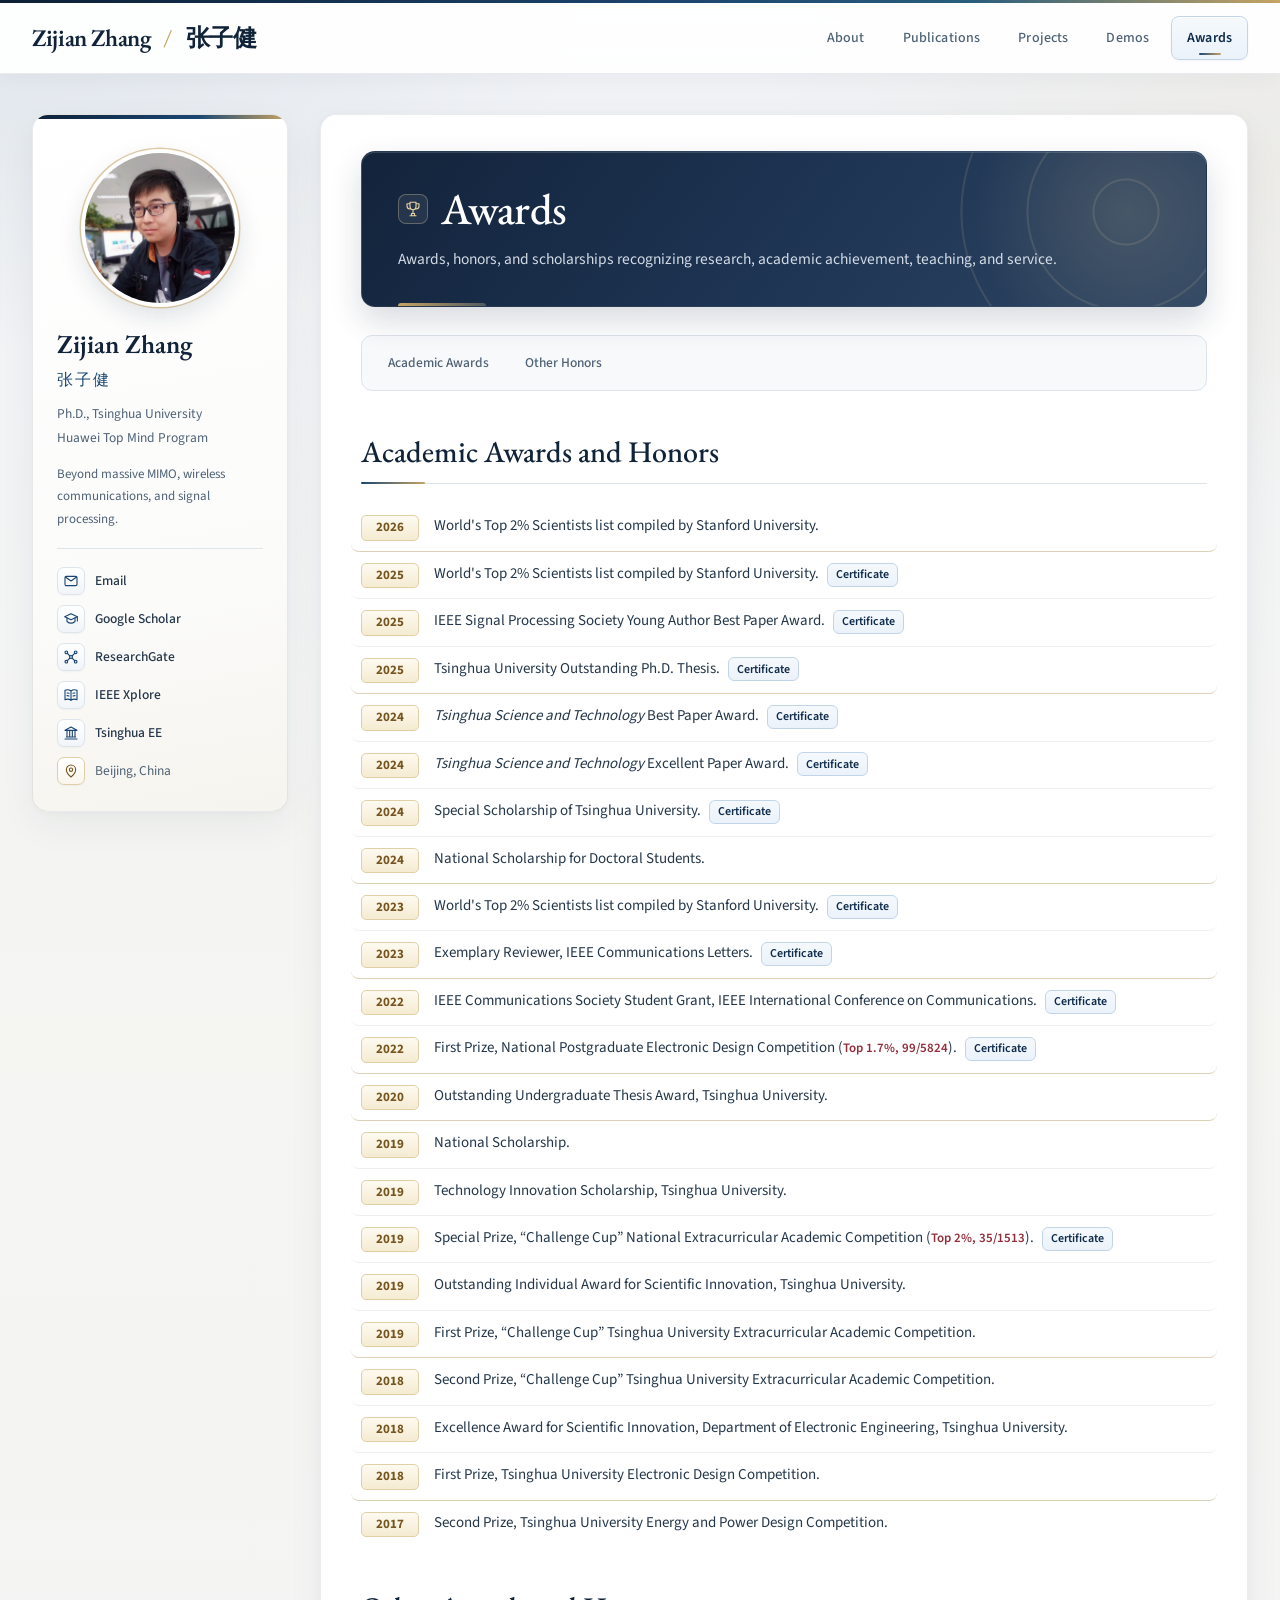
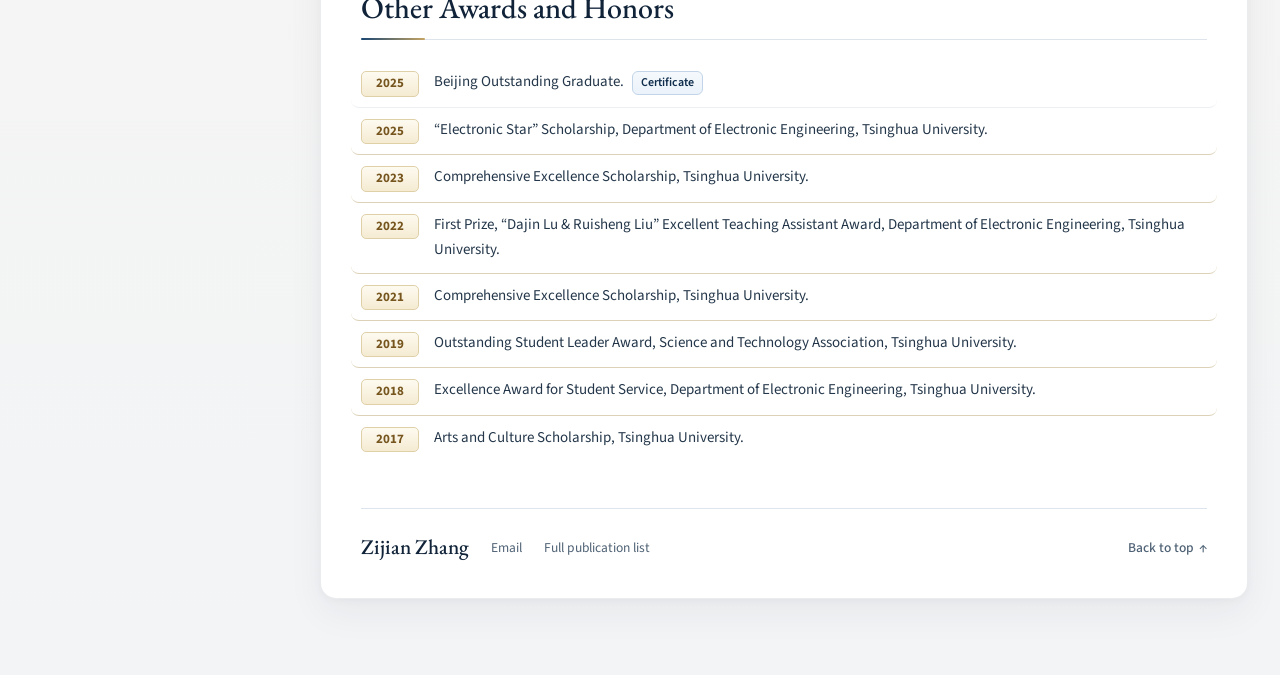
==== commit 8dadbe22: "Polish English copy and add 2026 IEEE WCL paper" ====
--- a/awards.html
+++ b/awards.html
@@ -14,7 +14,7 @@
 <main class="site-main">
 <aside class="site-sidebar">
 <img class="site-avatar" src="photos/ZZJ_bio3.jpg" alt="Portrait of Zijian Zhang">
-<div><h2 class="site-author-name">Zijian Zhang<br><span style="font-weight:400">张子健</span></h2><p class="site-author-bio">Ph.D., Tsinghua University<br>Huawei Top Mind program</p></div>
+<div><h2 class="site-author-name">Zijian Zhang<br><span style="font-weight:400">张子健</span></h2><p class="site-author-bio">Ph.D., Tsinghua University<br>Huawei Top Mind Program</p></div>
 <p class="site-profile-intro">Beyond massive MIMO, wireless communications, and signal processing.</p>
 <div class="site-profile-links"><a href="mailto:zhangzij15@tsinghua.org.cn"><svg class="profile-icon" width="24" height="24" aria-hidden="true" focusable="false"><use href="assets/icons/profile.svg#email"></use></svg> Email</a><a href="https://scholar.google.com/citations?user=OUAuynUAAAAJ&amp;hl=en"><svg class="profile-icon" width="24" height="24" aria-hidden="true" focusable="false"><use href="assets/icons/profile.svg#scholar"></use></svg> Google Scholar</a><a href="https://www.researchgate.net/profile/Zijian-Zhang-26"><svg class="profile-icon" width="24" height="24" aria-hidden="true" focusable="false"><use href="assets/icons/profile.svg#research"></use></svg> ResearchGate</a><a href="https://ieeexplore.ieee.org/author/37088489917"><svg class="profile-icon" width="24" height="24" aria-hidden="true" focusable="false"><use href="assets/icons/profile.svg#publications"></use></svg> IEEE Xplore</a><a href="https://www.ee.tsinghua.edu.cn/en/"><svg class="profile-icon" width="24" height="24" aria-hidden="true" focusable="false"><use href="assets/icons/profile.svg#university"></use></svg> Tsinghua EE</a><span><svg class="profile-icon" width="24" height="24" aria-hidden="true" focusable="false"><use href="assets/icons/profile.svg#location"></use></svg> Beijing, China</span></div>
 </aside>
@@ -26,7 +26,9 @@
 <section class="award-section" id="academic-awards" aria-labelledby="academic-awards-title">
 <h2 id="academic-awards-title">Academic Awards and Honors</h2>
 <ul class="award-list">
-<li class="award-year-end"><time class="award-year" datetime="2026">2026</time><div class="award-content"><p>World's Top 2% Scientists list compiled at Stanford University.</p></div>
+<li class="award-year-end"><time class="award-year" datetime="2026">2026</time><div class="award-content"><p>World's Top 2% Scientists list compiled by Stanford University.</p></div>
+</li>
+<li><time class="award-year" datetime="2025">2025</time><div class="award-content"><p>World's Top 2% Scientists list compiled by Stanford University.</p><div class="award-resources"><a href="awards/WTop2_v2.png">Certificate</a></div></div>
 </li>
 <li><time class="award-year" datetime="2025">2025</time><div class="award-content"><p>IEEE Signal Processing Society Young Author Best Paper Award.</p><div class="award-resources"><a href="awards/IEEE_SPS_Young_Author_2025.png">Certificate</a></div></div>
 </li>
@@ -40,29 +42,29 @@
 </li>
 <li class="award-year-end"><time class="award-year" datetime="2024">2024</time><div class="award-content"><p>National Scholarship for Doctoral Students.</p></div>
 </li>
-<li><time class="award-year" datetime="2023">2023</time><div class="award-content"><p>World's Top 2% Scientists list compiled at Stanford University.</p><div class="award-resources"><a href="awards/WTop2.pdf">Certificate</a></div></div>
+<li><time class="award-year" datetime="2023">2023</time><div class="award-content"><p>World's Top 2% Scientists list compiled by Stanford University.</p><div class="award-resources"><a href="awards/WTop2.pdf">Certificate</a></div></div>
 </li>
 <li class="award-year-end"><time class="award-year" datetime="2023">2023</time><div class="award-content"><p>Exemplary Reviewer, IEEE Communications Letters.</p><div class="award-resources"><a href="awards/CL_Out.pdf">Certificate</a></div></div>
 </li>
 <li><time class="award-year" datetime="2022">2022</time><div class="award-content"><p>IEEE Communications Society Student Grant, IEEE International Conference on Communications.</p><div class="award-resources"><a href="awards/ICC22_grant.pdf">Certificate</a></div></div>
 </li>
-<li class="award-year-end"><time class="award-year" datetime="2022">2022</time><div class="award-content"><p>First Prize, National Postgraduate Electronic Design Competition. (<span class="award-note">Top 1.7%, 99/5824</span>)</p><div class="award-resources"><a href="awards/EDC22.pdf">Certificate</a></div></div>
+<li class="award-year-end"><time class="award-year" datetime="2022">2022</time><div class="award-content"><p>First Prize, National Postgraduate Electronic Design Competition (<span class="award-note">Top 1.7%, 99/5824</span>).</p><div class="award-resources"><a href="awards/EDC22.pdf">Certificate</a></div></div>
 </li>
-<li><time class="award-year" datetime="2020">2020</time><div class="award-content"><p>Excellent Undergraduate Thesis Award.</p></div>
+<li class="award-year-end"><time class="award-year" datetime="2020">2020</time><div class="award-content"><p>Outstanding Undergraduate Thesis Award, Tsinghua University.</p></div>
 </li>
-<li class="award-year-end"><time class="award-year" datetime="2020">2020</time><div class="award-content"><p>National Scholarship.</p></div>
+<li><time class="award-year" datetime="2019">2019</time><div class="award-content"><p>National Scholarship.</p></div>
 </li>
 <li><time class="award-year" datetime="2019">2019</time><div class="award-content"><p>Technology Innovation Scholarship, Tsinghua University.</p></div>
 </li>
-<li><time class="award-year" datetime="2019">2019</time><div class="award-content"><p>Special Prize in &ldquo;Challenge Cup&rdquo; National Extracurricular Academic Competition. (<span class="award-note">Top 2%, 35/1513</span>)</p><div class="award-resources"><a href="awards/Special_Prize_Challenge_Cup.jpg">Certificate</a></div></div>
+<li><time class="award-year" datetime="2019">2019</time><div class="award-content"><p>Special Prize, &ldquo;Challenge Cup&rdquo; National Extracurricular Academic Competition (<span class="award-note">Top 2%, 35/1513</span>).</p><div class="award-resources"><a href="awards/Special_Prize_Challenge_Cup.jpg">Certificate</a></div></div>
 </li>
-<li><time class="award-year" datetime="2019">2019</time><div class="award-content"><p>Excellent Individual Award for Scientific Innovation, Tsinghua University.</p></div>
+<li><time class="award-year" datetime="2019">2019</time><div class="award-content"><p>Outstanding Individual Award for Scientific Innovation, Tsinghua University.</p></div>
 </li>
 <li class="award-year-end"><time class="award-year" datetime="2019">2019</time><div class="award-content"><p>First Prize, &ldquo;Challenge Cup&rdquo; Tsinghua University Extracurricular Academic Competition.</p></div>
 </li>
-<li><time class="award-year" datetime="2018">2018</time><div class="award-content"><p>Second Prize in &ldquo;Challenge Cup&rdquo; Tsinghua University Extracurricular Academic Competition.</p></div>
+<li><time class="award-year" datetime="2018">2018</time><div class="award-content"><p>Second Prize, &ldquo;Challenge Cup&rdquo; Tsinghua University Extracurricular Academic Competition.</p></div>
 </li>
-<li><time class="award-year" datetime="2018">2018</time><div class="award-content"><p>Excellence Award for Scientific Innovation, Department of Electrical Engineering, Tsinghua University.</p></div>
+<li><time class="award-year" datetime="2018">2018</time><div class="award-content"><p>Excellence Award for Scientific Innovation, Department of Electronic Engineering, Tsinghua University.</p></div>
 </li>
 <li class="award-year-end"><time class="award-year" datetime="2018">2018</time><div class="award-content"><p>First Prize, Tsinghua University Electronic Design Competition.</p></div>
 </li>
@@ -75,19 +77,19 @@
 <ul class="award-list">
 <li><time class="award-year" datetime="2025">2025</time><div class="award-content"><p>Beijing Outstanding Graduate.</p><div class="award-resources"><a href="awards/Beijing.jpg">Certificate</a></div></div>
 </li>
-<li class="award-year-end"><time class="award-year" datetime="2025">2025</time><div class="award-content"><p>&ldquo;Electronic Star&rdquo; Scholarship, Department of Electrical Engineering, Tsinghua University.</p></div>
+<li class="award-year-end"><time class="award-year" datetime="2025">2025</time><div class="award-content"><p>&ldquo;Electronic Star&rdquo; Scholarship, Department of Electronic Engineering, Tsinghua University.</p></div>
 </li>
 <li class="award-year-end"><time class="award-year" datetime="2023">2023</time><div class="award-content"><p>Comprehensive Excellence Scholarship, Tsinghua University.</p></div>
 </li>
-<li class="award-year-end"><time class="award-year" datetime="2022">2022</time><div class="award-content"><p>First Prize, &ldquo;Dajin Lu &amp; Ruisheng Liu&rdquo; Excellent Teaching Assistant Award, Department of Electrical Engineering, Tsinghua University.</p></div>
+<li class="award-year-end"><time class="award-year" datetime="2022">2022</time><div class="award-content"><p>First Prize, &ldquo;Dajin Lu &amp; Ruisheng Liu&rdquo; Excellent Teaching Assistant Award, Department of Electronic Engineering, Tsinghua University.</p></div>
 </li>
 <li class="award-year-end"><time class="award-year" datetime="2021">2021</time><div class="award-content"><p>Comprehensive Excellence Scholarship, Tsinghua University.</p></div>
 </li>
-<li class="award-year-end"><time class="award-year" datetime="2019">2019</time><div class="award-content"><p>Excellent Student Leader Award, Science and Technology Association, Tsinghua University.</p></div>
+<li class="award-year-end"><time class="award-year" datetime="2019">2019</time><div class="award-content"><p>Outstanding Student Leader Award, Science and Technology Association, Tsinghua University.</p></div>
 </li>
-<li class="award-year-end"><time class="award-year" datetime="2018">2018</time><div class="award-content"><p>Excellence Award for Social Service, Department of Electrical Engineering, Tsinghua University.</p></div>
+<li class="award-year-end"><time class="award-year" datetime="2018">2018</time><div class="award-content"><p>Excellence Award for Student Service, Department of Electronic Engineering, Tsinghua University.</p></div>
 </li>
-<li class="award-year-end"><time class="award-year" datetime="2017">2017</time><div class="award-content"><p>Outstanding Literature and Art Scholarship, Tsinghua University.</p></div>
+<li class="award-year-end"><time class="award-year" datetime="2017">2017</time><div class="award-content"><p>Arts and Culture Scholarship, Tsinghua University.</p></div>
 </li>
 </ul>
 </section></div><footer class="site-footer"><span>Zijian Zhang</span><a href="mailto:zhangzij15@tsinghua.org.cn">Email</a><a href="publication-list.html">Full publication list</a><a class="site-back-to-top" href="#page-top">Back to top <span aria-hidden="true">↑</span></a></footer></article>
--- a/acad-homepage.css
+++ b/acad-homepage.css
@@ -943,7 +943,7 @@
 #layout-content .publication-authors { margin: 0 0 3px; color: var(--muted); font-size: 14px; line-height: 1.65; }
 .publication-authors b, .publication-authors strong { color: var(--ink-strong); font-weight: 650; }
 #layout-content .publication-venue { margin: 0; color: var(--muted); font-size: 14px; line-height: 1.68; }
-.journal-publication .publication-venue > i,
+#journal-papers .publication-venue > i,
 .publication-list-page #journal-papers .reference-text > i { color: var(--ink); font-weight: 700; }
 
 /* Publication Action Pills & Prestige IEEE Citation Slip */
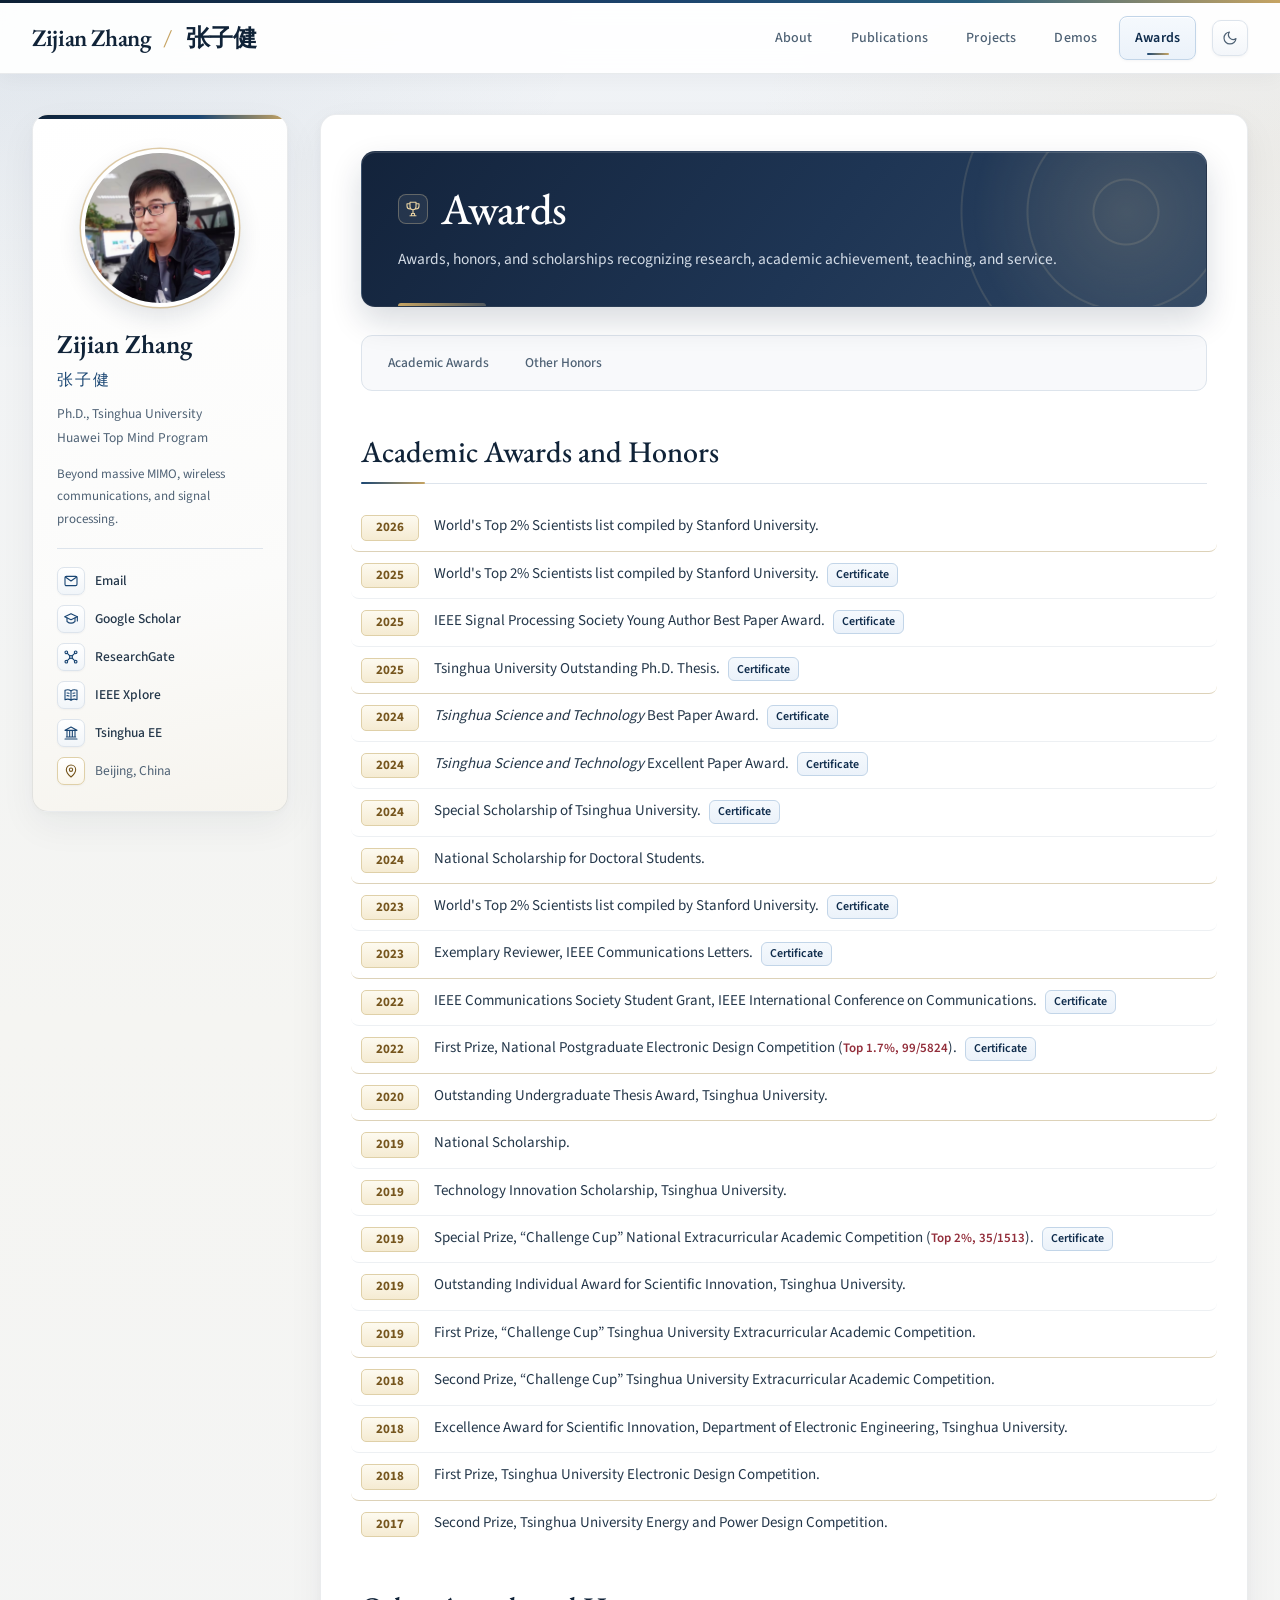
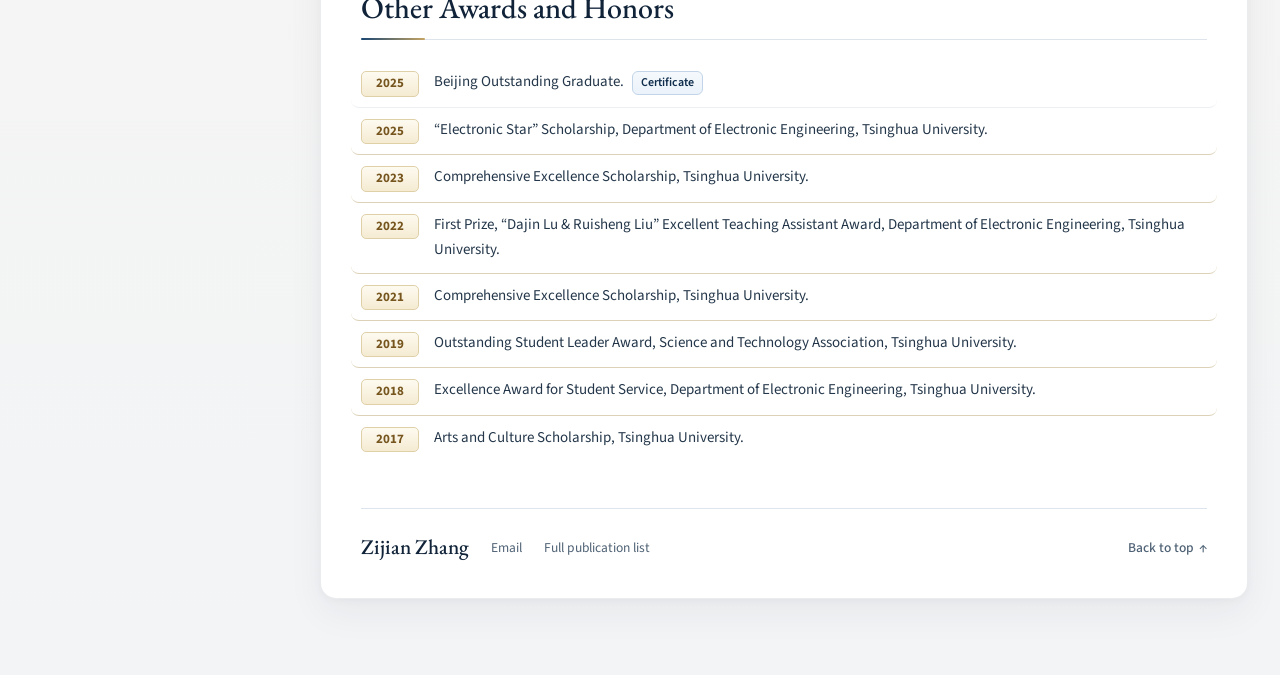
==== commit 79772561: "Add dark mode, publication search/filter, unified lightbox, and SEO metadata" ====
--- a/awards.html
+++ b/awards.html
@@ -4,9 +4,22 @@
 <meta charset="utf-8">
 <meta name="viewport" content="width=device-width, initial-scale=1">
 <meta name="description" content="Academic awards, honors, scholarships, and certificates of Zijian Zhang.">
-<link rel="stylesheet" href="acad-homepage.css?v=20261124-prestige">
+<link rel="canonical" href="https://zhangzij15.github.io/awards.html">
+<meta property="og:type" content="website">
+<meta property="og:site_name" content="Zijian Zhang">
+<meta property="og:title" content="Awards &amp; Honors | Zijian Zhang">
+<meta property="og:description" content="Academic awards, honors, scholarships, and certificates of Zijian Zhang.">
+<meta property="og:url" content="https://zhangzij15.github.io/awards.html">
+<meta property="og:image" content="https://zhangzij15.github.io/photos/ZZJ_bio3.jpg">
+<meta name="twitter:card" content="summary">
+<meta name="twitter:title" content="Awards &amp; Honors | Zijian Zhang">
+<meta name="twitter:description" content="Academic awards, honors, scholarships, and certificates of Zijian Zhang.">
+<meta name="twitter:image" content="https://zhangzij15.github.io/photos/ZZJ_bio3.jpg">
+<script>(function(){try{var t=localStorage.getItem('zhangzij15-theme');if(t==='dark'||(!t&&window.matchMedia&&window.matchMedia('(prefers-color-scheme: dark)').matches)){document.documentElement.dataset.theme='dark';}}catch(e){}})();</script>
+<link rel="stylesheet" href="acad-homepage.css?v=20261124-ux">
 <link rel="shortcut icon" type="image/x-icon" href="Tsinghua.ico">
 <title>Awards &amp; Honors | Zijian Zhang</title>
+<script src="assets/js/site-ui.js?v=20261124" defer></script>
 </head>
 <body class="awards-page academic-subpage" id="page-top">
 <a class="skip-link" href="#main-content">Skip to main content</a>
--- a/acad-homepage.css
+++ b/acad-homepage.css
@@ -121,15 +121,17 @@
   content: "";
 }
 .site-masthead__inner {
+  position: relative;
   display: flex;
   align-items: center;
   justify-content: space-between;
-  gap: 24px;
+  gap: 16px;
   width: min(1300px, calc(100% - 64px));
   min-height: 70px;
   margin: 0 auto;
 }
 .site-brand {
+  margin-right: auto;
   color: var(--ink-strong);
   font-family: var(--heading-font);
   font-size: 24px;
@@ -1655,7 +1657,8 @@
 @media (max-width: 760px) {
   html { scroll-padding-top: 120px; }
   .site-masthead__inner { display: block; width: calc(100% - 36px); min-height: auto; padding-top: 12px; }
-  .site-brand { display: inline-block; font-size: 22px; }
+  .site-brand { display: inline-block; margin-right: 0; padding-right: 44px; font-size: 22px; }
+  .theme-toggle { position: absolute; top: 9px; right: 0; }
   .site-nav { justify-content: flex-start; gap: 4px; }
   .site-nav a { margin: 6px 0; padding: 7px 10px 9px; font-size: 13.5px; }
   .site-main, .reference-main.site-main { width: calc(100% - 36px); padding: 22px 0 48px; }
@@ -1747,39 +1750,607 @@
 @media (prefers-reduced-motion: reduce) {
   html { scroll-behavior: auto; }
   a, .publication-figure, .project-figure > a, .research-interest-grid > li, .profile-icon, .citation-copy,
+  .theme-toggle, .floating-top, .pub-filter, .pub-search__input,
   #layout-content .publication-entry, #layout-content .award-section .award-list > li { transition: none; transform: none; }
+}
+
+/* Theme toggle, floating back-to-top, publication search/filter bar, and midnight-navy Dark Mode */
+.theme-toggle {
+  display: inline-flex;
+  flex: 0 0 36px;
+  align-items: center;
+  justify-content: center;
+  width: 36px;
+  height: 36px;
+  padding: 0;
+  border: 1px solid var(--line);
+  border-radius: 9px;
+  background: linear-gradient(180deg, #ffffff 0%, #f3f6fa 100%);
+  color: var(--muted);
+  cursor: pointer;
+  box-shadow: 0 1px 3px rgba(14, 34, 56, .05);
+  transition: color .18s ease, border-color .18s ease, background-color .18s ease, transform .18s ease;
+}
+.theme-toggle:hover {
+  border-color: var(--primary-line);
+  background: var(--primary-soft);
+  color: var(--primary-dark);
+  transform: translateY(-1px);
+}
+
+.floating-top {
+  position: fixed;
+  z-index: 18;
+  right: 26px;
+  bottom: 26px;
+  display: inline-flex;
+  align-items: center;
+  justify-content: center;
+  width: 42px;
+  height: 42px;
+  padding: 0;
+  border: 1px solid var(--primary-line);
+  border-radius: 50%;
+  background: rgba(255, 255, 255, .94);
+  color: var(--primary-dark);
+  box-shadow: 0 10px 26px rgba(14, 34, 56, .14), 0 2px 6px rgba(14, 34, 56, .06);
+  backdrop-filter: blur(10px);
+  cursor: pointer;
+  transition: color .18s ease, border-color .18s ease, background-color .18s ease, transform .18s ease, box-shadow .18s ease;
+}
+.floating-top[hidden] { display: none; }
+.floating-top:hover {
+  border-color: var(--primary);
+  background: var(--navy-deep);
+  color: #ffffff;
+  transform: translateY(-2px);
+  box-shadow: 0 14px 30px rgba(14, 34, 56, .22);
+}
+
+/* Publication search & filter toolbar */
+.pub-toolbar {
+  display: flex;
+  flex-wrap: wrap;
+  align-items: center;
+  gap: 10px 14px;
+  margin: -10px 0 22px;
+  padding: 12px 14px;
+  border: 1px solid var(--line);
+  border-radius: 11px;
+  background: linear-gradient(180deg, #fafbfd 0%, #f4f7fb 100%);
+}
+.pub-search {
+  position: relative;
+  flex: 1 1 250px;
+  min-width: 200px;
+}
+.pub-search__icon {
+  position: absolute;
+  top: 50%;
+  left: 11px;
+  display: inline-flex;
+  color: var(--faint);
+  transform: translateY(-50%);
+  pointer-events: none;
+}
+.pub-search__input {
+  width: 100%;
+  min-height: 36px;
+  padding: 6px 32px 6px 34px;
+  border: 1px solid var(--line-strong);
+  border-radius: 8px;
+  background: var(--surface);
+  color: var(--ink-strong);
+  font: 400 14px/1.4 var(--body-font);
+  transition: border-color .16s ease, box-shadow .16s ease;
+}
+.pub-search__input::placeholder { color: var(--faint); }
+.pub-search__input:focus {
+  outline: none;
+  border-color: var(--primary);
+  box-shadow: 0 0 0 3px rgba(26, 70, 115, .14);
+}
+.pub-search__clear {
+  position: absolute;
+  top: 50%;
+  right: 6px;
+  display: inline-flex;
+  align-items: center;
+  justify-content: center;
+  width: 24px;
+  height: 24px;
+  padding: 0;
+  border: 0;
+  border-radius: 50%;
+  background: transparent;
+  color: var(--muted);
+  font-size: 18px;
+  line-height: 1;
+  transform: translateY(-50%);
+  cursor: pointer;
+}
+.pub-search__clear[hidden] { display: none; }
+.pub-search__clear:hover { background: var(--primary-soft); color: var(--primary-dark); }
+.pub-filters { display: flex; flex-wrap: wrap; gap: 6px; }
+.pub-filter {
+  display: inline-flex;
+  align-items: center;
+  min-height: 34px;
+  padding: 4px 12px;
+  border: 1px solid var(--line-strong);
+  border-radius: 7px;
+  background: var(--surface);
+  color: var(--muted);
+  font: 600 12.5px/1.4 var(--body-font);
+  cursor: pointer;
+  transition: color .16s ease, border-color .16s ease, background-color .16s ease;
+}
+.pub-filter:hover { border-color: var(--primary-line); color: var(--primary-dark); background: var(--primary-soft); }
+.pub-filter.is-active {
+  border-color: var(--navy-deep);
+  background: var(--navy-deep);
+  color: #ffffff;
+}
+#layout-content .pub-toolbar__count {
+  margin: 0 0 0 auto;
+  color: var(--muted);
+  font-size: 12.5px;
+  font-weight: 500;
+  font-variant-numeric: tabular-nums;
+  white-space: nowrap;
+}
+.pub-empty {
+  margin: 24px 0;
+  padding: 28px 24px;
+  border: 1px dashed var(--line-strong);
+  border-radius: 12px;
+  background: var(--pearl);
+  text-align: center;
+}
+.pub-empty[hidden] { display: none; }
+#layout-content .pub-empty p { margin: 0 0 12px; color: var(--muted); }
+.pub-empty__reset {
+  padding: 7px 16px;
+  border: 1px solid var(--primary-line);
+  border-radius: 7px;
+  background: var(--primary-soft);
+  color: var(--primary-dark);
+  font: 600 13.5px/1.4 var(--body-font);
+  cursor: pointer;
+}
+.pub-empty__reset:hover { border-color: var(--primary); background: #dce9f7; }
+.project-figure > a.lightbox-trigger { cursor: zoom-in; }
+
+/* Midnight Oxford Navy & Brushed Champagne Dark Mode */
+html[data-theme="dark"] {
+  color-scheme: dark;
+  --ink-strong: #edf2f8;
+  --ink: #cddae7;
+  --muted: #93a7bc;
+  --faint: #758a9f;
+  --primary: #7eb6ec;
+  --primary-dark: #a9d2f7;
+  --primary-soft: rgba(126, 182, 236, .13);
+  --primary-line: rgba(126, 182, 236, .3);
+  --teal: #66c2c9;
+  --teal-soft: rgba(102, 194, 201, .13);
+  --teal-line: rgba(102, 194, 201, .3);
+  --sage: #7bbf9d;
+  --sage-soft: rgba(123, 191, 157, .12);
+  --sage-line: rgba(123, 191, 157, .28);
+  --claret: #f095a0;
+  --claret-soft: rgba(240, 149, 160, .13);
+  --claret-line: rgba(240, 149, 160, .3);
+  --gold: #d4b472;
+  --gold-light: #ecd7a9;
+  --gold-ink: #e5c98c;
+  --gold-soft: rgba(212, 180, 114, .13);
+  --gold-line: rgba(212, 180, 114, .3);
+  --granted: #6fd1b4;
+  --granted-soft: rgba(111, 209, 180, .12);
+  --granted-line: rgba(111, 209, 180, .3);
+  --surface: #111d2e;
+  --canvas: #09111d;
+  --pearl: #152438;
+  --parchment: #192434;
+  --line: rgba(148, 179, 214, .15);
+  --line-strong: rgba(148, 179, 214, .26);
+  --shadow-card: 0 18px 44px rgba(2, 7, 15, .45), 0 2px 10px rgba(2, 7, 15, .3);
+  --shadow-soft: 0 8px 22px rgba(2, 7, 15, .32), 0 1px 4px rgba(2, 7, 15, .24);
+  --shadow-lift: 0 14px 32px rgba(2, 7, 15, .52), 0 2px 8px rgba(2, 7, 15, .34);
+}
+html[data-theme="dark"] body {
+  background:
+    radial-gradient(ellipse 62rem 36rem at 0% 0%, rgba(36, 94, 156, .22), transparent 62%),
+    radial-gradient(ellipse 52rem 34rem at 100% 10rem, rgba(198, 164, 99, .1), transparent 64%),
+    linear-gradient(180deg, #09111d 0%, #0b1523 50%, #0a1320 100%);
+}
+html[data-theme="dark"] ::selection { color: #09111d; background: #8ec1f0; }
+html[data-theme="dark"] .site-masthead {
+  border-bottom-color: var(--line);
+  background: rgba(11, 21, 35, .92);
+  box-shadow: 0 6px 24px rgba(2, 7, 15, .38);
+}
+html[data-theme="dark"] .site-nav a:hover { background: rgba(126, 182, 236, .1); color: var(--ink-strong); }
+html[data-theme="dark"] .site-nav a.current {
+  border-color: var(--primary-line);
+  background: linear-gradient(180deg, rgba(126, 182, 236, .18) 0%, rgba(126, 182, 236, .1) 100%);
+  color: var(--ink-strong);
+  box-shadow: inset 0 1px 0 rgba(255, 255, 255, .08);
+}
+html[data-theme="dark"] .theme-toggle {
+  border-color: var(--line-strong);
+  background: linear-gradient(180deg, #17273d 0%, #122033 100%);
+  color: var(--gold-light);
+}
+html[data-theme="dark"] .theme-toggle:hover {
+  border-color: var(--gold-line);
+  background: rgba(212, 180, 114, .16);
+  color: #ffffff;
+}
+html[data-theme="dark"] .site-sidebar {
+  border-color: var(--line);
+  background: linear-gradient(170deg, #132236 0%, #101c2d 70%, #121f30 100%);
+  box-shadow: inset 0 1px 0 rgba(255, 255, 255, .06), var(--shadow-card);
+}
+html[data-theme="dark"] .site-avatar {
+  border-color: #162840;
+  box-shadow: 0 0 0 1.5px rgba(212, 180, 114, .5), 0 12px 28px rgba(2, 7, 15, .45);
+}
+html[data-theme="dark"] .profile-icon {
+  border-color: var(--line);
+  background: #17283e;
+  color: var(--primary);
+}
+html[data-theme="dark"] .site-profile-links a:hover .profile-icon {
+  border-color: var(--primary-line);
+  background: rgba(126, 182, 236, .18);
+  color: #ffffff;
+}
+html[data-theme="dark"] .site-profile-links > span .profile-icon {
+  border-color: var(--gold-line);
+  background: rgba(212, 180, 114, .12);
+  color: var(--gold-light);
+}
+html[data-theme="dark"] .site-content {
+  border-color: var(--line);
+  background: var(--surface);
+  box-shadow: inset 0 1px 0 rgba(255, 255, 255, .05), var(--shadow-card);
+}
+html[data-theme="dark"] #layout-content > #toptitle {
+  border-color: rgba(212, 180, 114, .22);
+  background: linear-gradient(128deg, #09182a 0%, #122c4a 56%, #1a3f65 100%);
+  box-shadow: 0 16px 36px rgba(2, 7, 15, .42), inset 0 1px 0 rgba(255, 255, 255, .12);
+}
+html[data-theme="dark"] .publications-page #layout-content > #toptitle { background: linear-gradient(128deg, #091a2c 0%, #12334d 56%, #184660 100%); }
+html[data-theme="dark"] .projects-page #layout-content > #toptitle { background: linear-gradient(128deg, #0a1c28 0%, #133644 56%, #1a4752 100%); }
+html[data-theme="dark"] .demos-page #layout-content > #toptitle { background: linear-gradient(128deg, #101b2e 0%, #1b2f48 56%, #263f5c 100%); }
+html[data-theme="dark"] .awards-page #layout-content > #toptitle { background: linear-gradient(128deg, #0e1c30 0%, #182e4a 54%, #253d58 100%); }
+html[data-theme="dark"] .publication-list-page #layout-content > #toptitle { background: linear-gradient(128deg, #09182a 0%, #122c4a 56%, #1a3f65 100%); }
+html[data-theme="dark"] .home-quick-links a:first-child,
+html[data-theme="dark"] #layout-content > #toptitle .publication-list-entry > a:first-child {
+  border-color: rgba(236, 215, 169, .78);
+  background: #f4ebd8;
+  color: #0e2238;
+}
+html[data-theme="dark"] .home-quick-links a:first-child:hover,
+html[data-theme="dark"] #layout-content > #toptitle .publication-list-entry > a:first-child:hover {
+  background: #ffffff;
+}
+html[data-theme="dark"] .home-page #layout-content .home-biography p { color: var(--ink); }
+html[data-theme="dark"] .home-biography a,
+html[data-theme="dark"] .home-distinctions li a,
+html[data-theme="dark"] .home-contact-address a,
+html[data-theme="dark"] .demo-copy > p a { text-decoration-color: rgba(126, 182, 236, .42); }
+html[data-theme="dark"] .home-detail-link { text-decoration-color: rgba(212, 180, 114, .45); }
+html[data-theme="dark"] .home-page-nav a:hover,
+html[data-theme="dark"] .section-nav a:hover,
+html[data-theme="dark"] .section-nav a:focus-visible,
+html[data-theme="dark"] .reference-nav a:hover {
+  background: #1c2f47;
+  color: #ffffff;
+}
+html[data-theme="dark"] .home-page #layout-content .home-distinctions {
+  border-color: var(--gold-line);
+  border-left-color: var(--gold);
+  background: linear-gradient(125deg, rgba(212, 180, 114, .12) 0%, #142235 65%);
+  box-shadow: var(--shadow-soft);
+}
+html[data-theme="dark"] .home-section-header,
+html[data-theme="dark"] .home-page #layout-content .home-distinctions li + li { border-color: rgba(212, 180, 114, .2); }
+html[data-theme="dark"] .home-distinctions strong { color: var(--gold-light); }
+html[data-theme="dark"] #layout-content .education-timeline::before {
+  background: linear-gradient(180deg, var(--teal) 0%, rgba(102, 194, 201, .35) 55%, var(--line) 100%);
+}
+html[data-theme="dark"] #layout-content .education-timeline > li { border-bottom-color: var(--line); }
+html[data-theme="dark"] #layout-content .education-timeline > li::before { border-color: var(--surface); box-shadow: 0 0 0 1.5px var(--teal-line); }
+html[data-theme="dark"] #layout-content .education-timeline > li.timeline-current {
+  border-color: var(--teal-line);
+  background: linear-gradient(110deg, rgba(102, 194, 201, .14) 0%, rgba(126, 182, 236, .06) 100%);
+}
+html[data-theme="dark"] #layout-content .education-timeline > li.timeline-current::before {
+  background: var(--gold-light);
+  box-shadow: 0 0 0 2px var(--surface), 0 0 0 5px rgba(212, 180, 114, .24);
+}
+html[data-theme="dark"] #layout-content .research-interest-grid > li {
+  --card-accent: var(--primary);
+  --card-wash: rgba(126, 182, 236, .09);
+  --card-line: var(--primary-line);
+  background: linear-gradient(155deg, var(--card-wash) 0%, #142337 64%);
+}
+html[data-theme="dark"] #layout-content .research-interest-grid > li:nth-child(2) {
+  --card-accent: var(--teal);
+  --card-wash: rgba(102, 194, 201, .09);
+  --card-line: var(--teal-line);
+}
+html[data-theme="dark"] #layout-content .research-interest-grid > li:nth-child(3) {
+  --card-accent: var(--gold-ink);
+  --card-wash: rgba(212, 180, 114, .09);
+  --card-line: var(--gold-line);
+}
+html[data-theme="dark"] #layout-content .research-interest-grid > li:nth-child(4) {
+  --card-accent: var(--claret);
+  --card-wash: rgba(240, 149, 160, .09);
+  --card-line: var(--claret-line);
+}
+html[data-theme="dark"] .research-icon,
+html[data-theme="dark"] .research-topic-links a {
+  background: #0e1a2a;
+}
+html[data-theme="dark"] .research-topic-links a:hover { background: #182b44; }
+html[data-theme="dark"] .home-contact-grid {
+  border-color: var(--line);
+  background: linear-gradient(125deg, #15253a 0%, #132134 60%, #192534 100%);
+}
+html[data-theme="dark"] .home-contact-address { border-color: var(--line); }
+html[data-theme="dark"] .home-email-link {
+  border-color: var(--primary-line);
+  background: #0e1a2a;
+  color: var(--primary-dark);
+}
+html[data-theme="dark"] .home-email-link:hover { background: rgba(126, 182, 236, .18); }
+html[data-theme="dark"] #layout-content .publication-entry:hover { background: rgba(126, 182, 236, .055); }
+html[data-theme="dark"] .publication-number,
+html[data-theme="dark"] #layout-content .research-category > h2::before,
+html[data-theme="dark"] .demo-index {
+  border-color: var(--primary-line);
+  background: rgba(126, 182, 236, .14);
+  color: var(--primary-dark);
+}
+html[data-theme="dark"] #international-patents .publication-number,
+html[data-theme="dark"] #chinese-patents .publication-number,
+html[data-theme="dark"] .award-year {
+  border-color: var(--gold-line);
+  background: rgba(212, 180, 114, .14);
+  color: var(--gold-light);
+}
+/* Keep scientific figure viewports on pure white so black-line schematics and plots remain crisp. */
+html[data-theme="dark"] .publication-figure {
+  border-color: var(--line-strong);
+  background: #17273c;
+}
+html[data-theme="dark"] .publication-figure figcaption {
+  border-top-color: var(--line);
+  background: #142235;
+}
+html[data-theme="dark"] .project-figure > a {
+  border-color: var(--line-strong);
+  background: #ffffff;
+}
+html[data-theme="dark"] .demo-intro {
+  border-color: var(--line);
+  background: #142336;
+}
+html[data-theme="dark"] .demo-figure {
+  border-color: var(--line-strong);
+  background: #16263b;
+}
+html[data-theme="dark"] .publication-actions a,
+html[data-theme="dark"] .publication-actions .citation-toggle {
+  border-color: var(--line-strong);
+  background: #16263b;
+  color: var(--ink-strong);
+}
+html[data-theme="dark"] .publication-actions a:hover {
+  border-color: var(--primary);
+  background: rgba(126, 182, 236, .2);
+  color: #ffffff;
+}
+html[data-theme="dark"] .publication-actions a.publication-action--primary,
+html[data-theme="dark"] .demo-resources a,
+html[data-theme="dark"] .award-resources a,
+html[data-theme="dark"] .reference-links a {
+  border-color: var(--primary-line);
+  background: rgba(126, 182, 236, .14);
+  color: var(--primary-dark);
+}
+html[data-theme="dark"] .publication-actions a.publication-action--primary:hover,
+html[data-theme="dark"] .demo-resources a:hover,
+html[data-theme="dark"] .award-resources a:hover,
+html[data-theme="dark"] .reference-links a:hover {
+  border-color: var(--primary);
+  background: rgba(126, 182, 236, .24);
+  color: #ffffff;
+}
+html[data-theme="dark"] .publication-actions a[href^="codes/"],
+html[data-theme="dark"] .reference-links a[href^="codes/"] {
+  border-color: var(--teal-line);
+  background: var(--teal-soft);
+  color: var(--teal);
+}
+html[data-theme="dark"] .publication-actions a[href^="codes/"]:hover,
+html[data-theme="dark"] .reference-links a[href^="codes/"]:hover {
+  border-color: var(--teal);
+  background: rgba(102, 194, 201, .24);
+  color: #ffffff;
+}
+html[data-theme="dark"] .publication-actions a[href^="https://doi.org/"] {
+  border-color: var(--line-strong);
+  background: #17273c;
+  color: var(--primary-dark);
+}
+html[data-theme="dark"] .publication-actions .citation-toggle {
+  border-color: var(--gold-line);
+  background: var(--gold-soft);
+  color: var(--gold-light);
+}
+html[data-theme="dark"] .publication-actions .citation-toggle:hover,
+html[data-theme="dark"] .publication-actions .citation-toggle[aria-expanded="true"] {
+  border-color: var(--gold);
+  background: rgba(212, 180, 114, .24);
+  color: #ffffff;
+}
+html[data-theme="dark"] .citation-panel {
+  border-color: var(--gold-line);
+  border-left-color: var(--gold);
+  background: linear-gradient(120deg, rgba(212, 180, 114, .1) 0%, #142235 100%);
+}
+html[data-theme="dark"] .citation-copy {
+  border-color: var(--gold-line);
+  background: #101c2d;
+  color: var(--gold-light);
+}
+html[data-theme="dark"] .citation-copy:hover { background: rgba(212, 180, 114, .2); color: #ffffff; }
+html[data-theme="dark"] .recognition-badge {
+  box-shadow: none;
+}
+html[data-theme="dark"] .recognition-badge--esi {
+  color: var(--primary-dark);
+  border-color: var(--primary-line);
+  background: rgba(126, 182, 236, .14);
+}
+html[data-theme="dark"] .recognition-badge--hot {
+  color: var(--claret);
+  border-color: var(--claret-line);
+  background: var(--claret-soft);
+}
+html[data-theme="dark"] .recognition-badge--award {
+  color: var(--gold-light);
+  border-color: var(--gold-line);
+  background: rgba(212, 180, 114, .17);
+}
+html[data-theme="dark"] .recognition-badge--support {
+  color: var(--teal);
+  border-color: var(--teal-line);
+  background: var(--teal-soft);
+}
+html[data-theme="dark"] .patent-badge--granted {
+  color: var(--granted);
+  border-color: var(--granted-line);
+  background: var(--granted-soft);
+}
+html[data-theme="dark"] .project-selected-publications {
+  border-color: var(--line);
+  border-left-color: var(--primary);
+  background: linear-gradient(125deg, #16263b 0%, #132133 100%);
+}
+html[data-theme="dark"] #layout-content .project-publications > li + li,
+html[data-theme="dark"] #layout-content .reference-list > li + li,
+html[data-theme="dark"] #layout-content .award-section .award-list > li { border-color: var(--line); }
+html[data-theme="dark"] #layout-content .award-section .award-list > li.award-year-end { border-bottom-color: var(--gold-line); }
+html[data-theme="dark"] .pub-toolbar {
+  border-color: var(--line);
+  background: #152438;
+}
+html[data-theme="dark"] .pub-search__input {
+  border-color: var(--line-strong);
+  background: #0e1928;
+  color: var(--ink-strong);
+}
+html[data-theme="dark"] .pub-search__input:focus {
+  border-color: var(--primary);
+  box-shadow: 0 0 0 3px rgba(126, 182, 236, .22);
+}
+html[data-theme="dark"] .pub-empty__reset:hover {
+  border-color: var(--primary);
+  background: rgba(126, 182, 236, .24);
+  color: #ffffff;
+}
+html[data-theme="dark"] .pub-filter {
+  border-color: var(--line-strong);
+  background: #101c2d;
+  color: var(--muted);
+}
+html[data-theme="dark"] .pub-filter:hover { border-color: var(--primary-line); color: #ffffff; background: #1a2d46; }
+html[data-theme="dark"] .pub-filter.is-active {
+  border-color: var(--gold);
+  background: var(--gold);
+  color: #0b1523;
+}
+html[data-theme="dark"] .floating-top {
+  border-color: var(--primary-line);
+  background: rgba(17, 29, 46, .92);
+  color: var(--gold-light);
+  box-shadow: 0 12px 30px rgba(2, 7, 15, .55);
+}
+html[data-theme="dark"] .floating-top:hover {
+  border-color: var(--gold-light);
+  background: var(--gold);
+  color: #0b1523;
+}
+html[data-theme="dark"] .figure-viewer {
+  border-color: var(--line-strong);
+  background: var(--surface);
+}
+html[data-theme="dark"] .figure-viewer__status { color: #4f6275; }
+html[data-theme="dark"] .figure-viewer__caption {
+  border-top-color: var(--line);
+  background: #142235;
+}
+@media (max-width: 560px) {
+  .pub-toolbar { padding: 10px 12px; }
+  #layout-content .pub-toolbar__count { margin-left: 0; flex-basis: 100%; }
+  .floating-top { right: 16px; bottom: 18px; width: 40px; height: 40px; }
 }
 
 /* Print Layout: Clean Black-on-White Academic CV / Publication Record */
 @media print {
-  body { background: #fff; color: #000; font-size: 10.5pt; line-height: 1.55; }
+  :root, html[data-theme="dark"] {
+    color-scheme: light;
+    --ink-strong: #000000;
+    --ink: #111111;
+    --muted: #333333;
+    --faint: #555555;
+    --primary: #000000;
+    --primary-dark: #000000;
+    --gold-ink: #000000;
+    --surface: #ffffff;
+    --canvas: #ffffff;
+    --pearl: #ffffff;
+    --parchment: #ffffff;
+    --line: #cccccc;
+    --line-strong: #999999;
+  }
+  body, html[data-theme="dark"] body { background: #fff !important; color: #000 !important; font-size: 10.5pt; line-height: 1.55; }
   .site-masthead, .site-sidebar, .skip-link, .section-nav, .site-footer,
   .home-quick-links, .home-page-nav, .home-detail-link, .reference-nav,
   .reference-back, .publication-list-entry, .demo-resources, .reference-links,
   .research-topic-links, .citation-toggle, .citation-copy, .decorative-emoji,
   .research-icon, .home-icon, .page-hero-icon, .recognition-icon,
+  .theme-toggle, .floating-top, .pub-toolbar, .pub-empty,
   .figure-viewer, .figure-viewer::backdrop { display: none !important; }
   .figure-viewer-open { overflow: visible; }
   .site-main, .reference-main.site-main { display: block; width: 100%; margin: 0; padding: 0; }
-  .site-content { max-width: none; padding: 0; border: 0; border-radius: 0; background: #fff; box-shadow: none; }
+  .site-content, html[data-theme="dark"] .site-content { max-width: none; padding: 0; border: 0; border-radius: 0; background: #fff !important; box-shadow: none !important; }
   #layout-content > #toptitle,
   .publications-page #layout-content > #toptitle,
   .projects-page #layout-content > #toptitle,
   .demos-page #layout-content > #toptitle,
   .awards-page #layout-content > #toptitle,
-  .publication-list-page #layout-content > #toptitle {
+  .publication-list-page #layout-content > #toptitle,
+  html[data-theme="dark"] #layout-content > #toptitle {
     padding: 0 0 14px;
     border: 0;
     border-bottom: 1px solid #999;
     border-radius: 0;
-    background: transparent;
-    box-shadow: none;
-    color: #000;
+    background: transparent !important;
+    box-shadow: none !important;
+    color: #000 !important;
   }
   #layout-content > #toptitle::before, #layout-content > #toptitle::after, #layout-content h2::after { display: none; }
   #layout-content > #toptitle h1, #layout-content h1, #layout-content h2,
   #layout-content h1 [lang="zh"], #layout-content .home-subtitle, #layout-content > #toptitle .page-intro,
-  #layout-content .reference-byline { color: #000; }
+  #layout-content .reference-byline { color: #000 !important; }
   #layout-content h1, #layout-content h2 { break-after: avoid; }
   .home-page #layout-content .home-distinctions,
   .home-contact-grid,
@@ -1788,26 +2359,26 @@
   #layout-content .research-interest-grid > li,
   #layout-content .education-timeline > li.timeline-current,
   .citation-panel {
-    background: transparent;
-    border-color: #ccc;
-    box-shadow: none;
-    color: #000;
+    background: transparent !important;
+    border-color: #ccc !important;
+    box-shadow: none !important;
+    color: #000 !important;
   }
   .home-page #layout-content .home-distinctions, .home-contact-grid { padding: 8px 0; border: 0; }
   .home-contact-address { margin-top: 10px; padding: 0; border: 0; }
   .publication-number, .publication-actions a, .patent-badge, .demo-index, .recognition-badge, .award-year,
   #layout-content .research-category > h2::before {
-    background: transparent;
-    border-color: #ccc;
-    box-shadow: none;
-    color: #000;
+    background: transparent !important;
+    border-color: #ccc !important;
+    box-shadow: none !important;
+    color: #000 !important;
   }
-  .recognition-badge, .award-year, .demo-index { border: 0; padding: 0; font-weight: 400; }
+  .recognition-badge, .award-year, .demo-index { border: 0 !important; padding: 0; font-weight: 400; }
   .award-note, .reference-number, #layout-content .reference-text,
-  #layout-content .publication-title a, .award-resources a { color: #000; }
-  .award-resources a { padding: 0; border: 0; background: transparent; }
-  .publication-figure, .demo-figure, .project-figure > a { border-color: #ccc; background: #fff; box-shadow: none; }
-  .publication-figure figcaption { background: transparent; border-color: #ddd; }
+  #layout-content .publication-title a, .award-resources a, .home-distinctions strong { color: #000 !important; }
+  .award-resources a { padding: 0; border: 0 !important; background: transparent !important; }
+  .publication-figure, .demo-figure, .project-figure > a { border-color: #ccc !important; background: #fff !important; box-shadow: none !important; }
+  .publication-figure figcaption { background: transparent !important; border-color: #ddd !important; }
   .publication-figure img { height: 115px; }
   #layout-content .publication-entry, #layout-content .reference-list > li,
   #layout-content .award-section .award-list > li { margin: 0; }
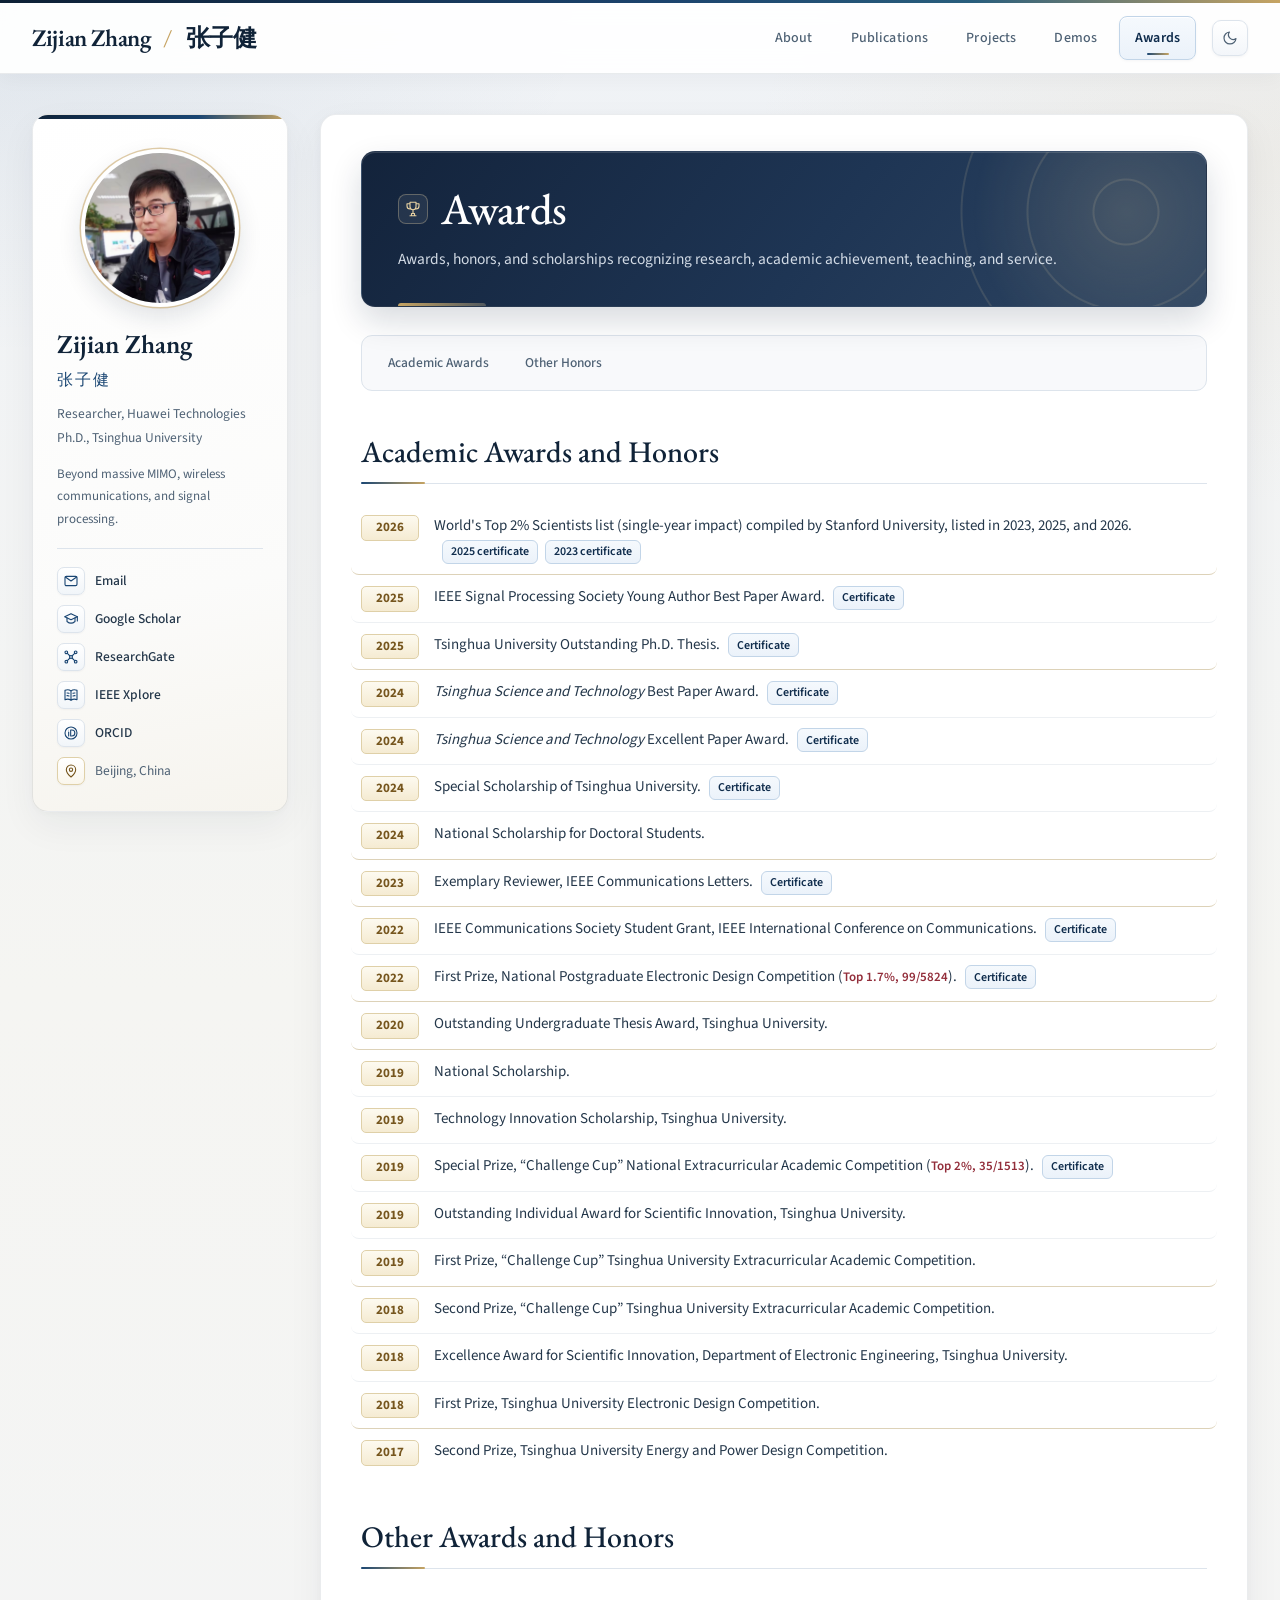
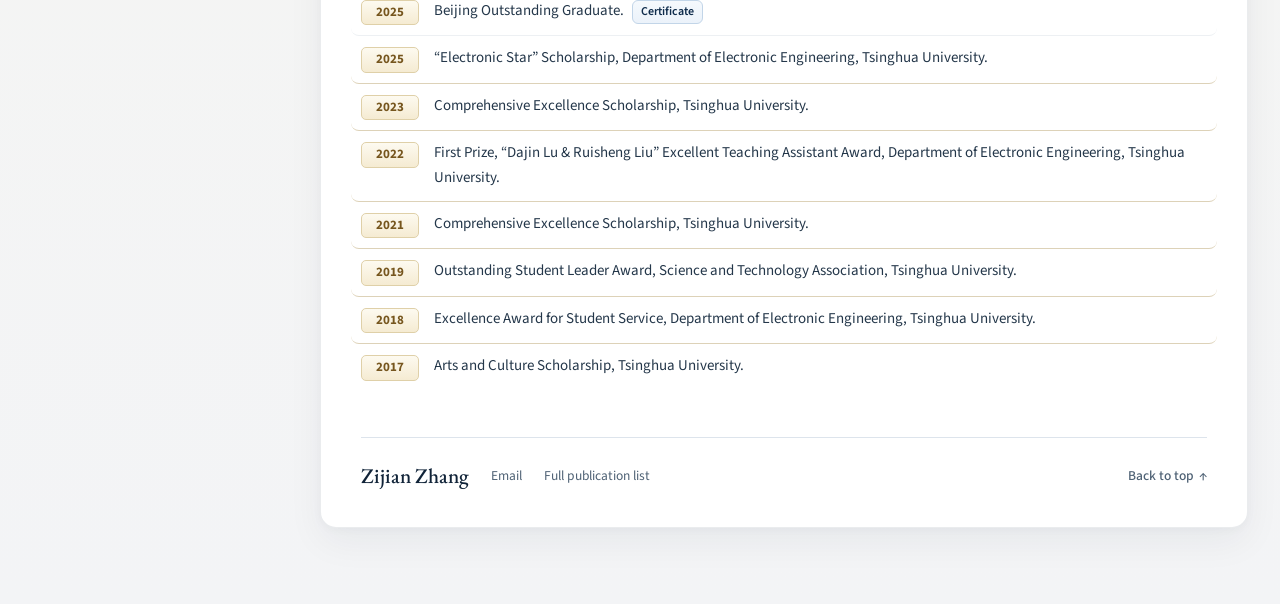
==== commit 4d151f55: "Update profile affiliation, research topics, honors wording, and full-author IEEE citations" ====
--- a/awards.html
+++ b/awards.html
@@ -27,9 +27,9 @@
 <main class="site-main">
 <aside class="site-sidebar">
 <img class="site-avatar" src="photos/ZZJ_bio3.jpg" alt="Portrait of Zijian Zhang">
-<div><h2 class="site-author-name">Zijian Zhang<br><span style="font-weight:400">张子健</span></h2><p class="site-author-bio">Ph.D., Tsinghua University<br>Huawei Top Mind Program</p></div>
+<div><h2 class="site-author-name">Zijian Zhang<br><span style="font-weight:400">张子健</span></h2><p class="site-author-bio">Researcher, Huawei Technologies<br>Ph.D., Tsinghua University</p></div>
 <p class="site-profile-intro">Beyond massive MIMO, wireless communications, and signal processing.</p>
-<div class="site-profile-links"><a href="mailto:zhangzij15@tsinghua.org.cn"><svg class="profile-icon" width="24" height="24" aria-hidden="true" focusable="false"><use href="assets/icons/profile.svg#email"></use></svg> Email</a><a href="https://scholar.google.com/citations?user=OUAuynUAAAAJ&amp;hl=en"><svg class="profile-icon" width="24" height="24" aria-hidden="true" focusable="false"><use href="assets/icons/profile.svg#scholar"></use></svg> Google Scholar</a><a href="https://www.researchgate.net/profile/Zijian-Zhang-26"><svg class="profile-icon" width="24" height="24" aria-hidden="true" focusable="false"><use href="assets/icons/profile.svg#research"></use></svg> ResearchGate</a><a href="https://ieeexplore.ieee.org/author/37088489917"><svg class="profile-icon" width="24" height="24" aria-hidden="true" focusable="false"><use href="assets/icons/profile.svg#publications"></use></svg> IEEE Xplore</a><a href="https://www.ee.tsinghua.edu.cn/en/"><svg class="profile-icon" width="24" height="24" aria-hidden="true" focusable="false"><use href="assets/icons/profile.svg#university"></use></svg> Tsinghua EE</a><span><svg class="profile-icon" width="24" height="24" aria-hidden="true" focusable="false"><use href="assets/icons/profile.svg#location"></use></svg> Beijing, China</span></div>
+<div class="site-profile-links"><a href="mailto:zhangzij15@tsinghua.org.cn"><svg class="profile-icon" width="24" height="24" aria-hidden="true" focusable="false"><use href="assets/icons/profile.svg#email"></use></svg> Email</a><a href="https://scholar.google.com/citations?user=OUAuynUAAAAJ&amp;hl=en"><svg class="profile-icon" width="24" height="24" aria-hidden="true" focusable="false"><use href="assets/icons/profile.svg#scholar"></use></svg> Google Scholar</a><a href="https://www.researchgate.net/profile/Zijian-Zhang-26"><svg class="profile-icon" width="24" height="24" aria-hidden="true" focusable="false"><use href="assets/icons/profile.svg#research"></use></svg> ResearchGate</a><a href="https://ieeexplore.ieee.org/author/37088489917"><svg class="profile-icon" width="24" height="24" aria-hidden="true" focusable="false"><use href="assets/icons/profile.svg#publications"></use></svg> IEEE Xplore</a><a href="https://orcid.org/0000-0002-1634-9077"><svg class="profile-icon" width="24" height="24" aria-hidden="true" focusable="false"><use href="assets/icons/profile.svg#orcid"></use></svg> ORCID</a><span><svg class="profile-icon" width="24" height="24" aria-hidden="true" focusable="false"><use href="assets/icons/profile.svg#location"></use></svg> Beijing, China</span></div>
 </aside>
 <article class="site-content" id="main-content" tabindex="-1"><div id="layout-content"><div id="toptitle">
 <h1><svg class="page-hero-icon" width="30" height="30" aria-hidden="true" focusable="false"><use href="assets/icons/homepage.svg#award"></use></svg><span>Awards</span></h1>
@@ -39,9 +39,7 @@
 <section class="award-section" id="academic-awards" aria-labelledby="academic-awards-title">
 <h2 id="academic-awards-title">Academic Awards and Honors</h2>
 <ul class="award-list">
-<li class="award-year-end"><time class="award-year" datetime="2026">2026</time><div class="award-content"><p>World's Top 2% Scientists list compiled by Stanford University.</p></div>
-</li>
-<li><time class="award-year" datetime="2025">2025</time><div class="award-content"><p>World's Top 2% Scientists list compiled by Stanford University.</p><div class="award-resources"><a href="awards/WTop2_v2.png">Certificate</a></div></div>
+<li class="award-year-end"><time class="award-year" datetime="2026">2026</time><div class="award-content"><p>World's Top 2% Scientists list (single-year impact) compiled by Stanford University, listed in 2023, 2025, and 2026.</p><div class="award-resources"><a href="awards/WTop2_v2.png">2025 certificate</a><a href="awards/WTop2.pdf">2023 certificate</a></div></div>
 </li>
 <li><time class="award-year" datetime="2025">2025</time><div class="award-content"><p>IEEE Signal Processing Society Young Author Best Paper Award.</p><div class="award-resources"><a href="awards/IEEE_SPS_Young_Author_2025.png">Certificate</a></div></div>
 </li>
@@ -54,8 +52,6 @@
 <li><time class="award-year" datetime="2024">2024</time><div class="award-content"><p>Special Scholarship of Tsinghua University.</p><div class="award-resources"><a href="awards/SAW.pdf">Certificate</a></div></div>
 </li>
 <li class="award-year-end"><time class="award-year" datetime="2024">2024</time><div class="award-content"><p>National Scholarship for Doctoral Students.</p></div>
-</li>
-<li><time class="award-year" datetime="2023">2023</time><div class="award-content"><p>World's Top 2% Scientists list compiled by Stanford University.</p><div class="award-resources"><a href="awards/WTop2.pdf">Certificate</a></div></div>
 </li>
 <li class="award-year-end"><time class="award-year" datetime="2023">2023</time><div class="award-content"><p>Exemplary Reviewer, IEEE Communications Letters.</p><div class="award-resources"><a href="awards/CL_Out.pdf">Certificate</a></div></div>
 </li>
--- a/acad-homepage.css
+++ b/acad-homepage.css
@@ -810,6 +810,7 @@
 .home-page #layout-content .home-contact-grid p { margin: 0 0 12px; color: var(--muted); font-size: 14.5px; }
 .home-contact-address { padding-left: 26px; border-left: 1px solid #d2dfe8; }
 .home-contact-address address { color: var(--ink); font-size: 14.5px; font-style: normal; line-height: 1.85; }
+.home-contact-alumni { display: inline-block; margin-top: 6px; color: var(--muted); font-size: 13.5px; line-height: 1.7; }
 .home-email-link {
   display: inline-flex;
   align-items: center;
